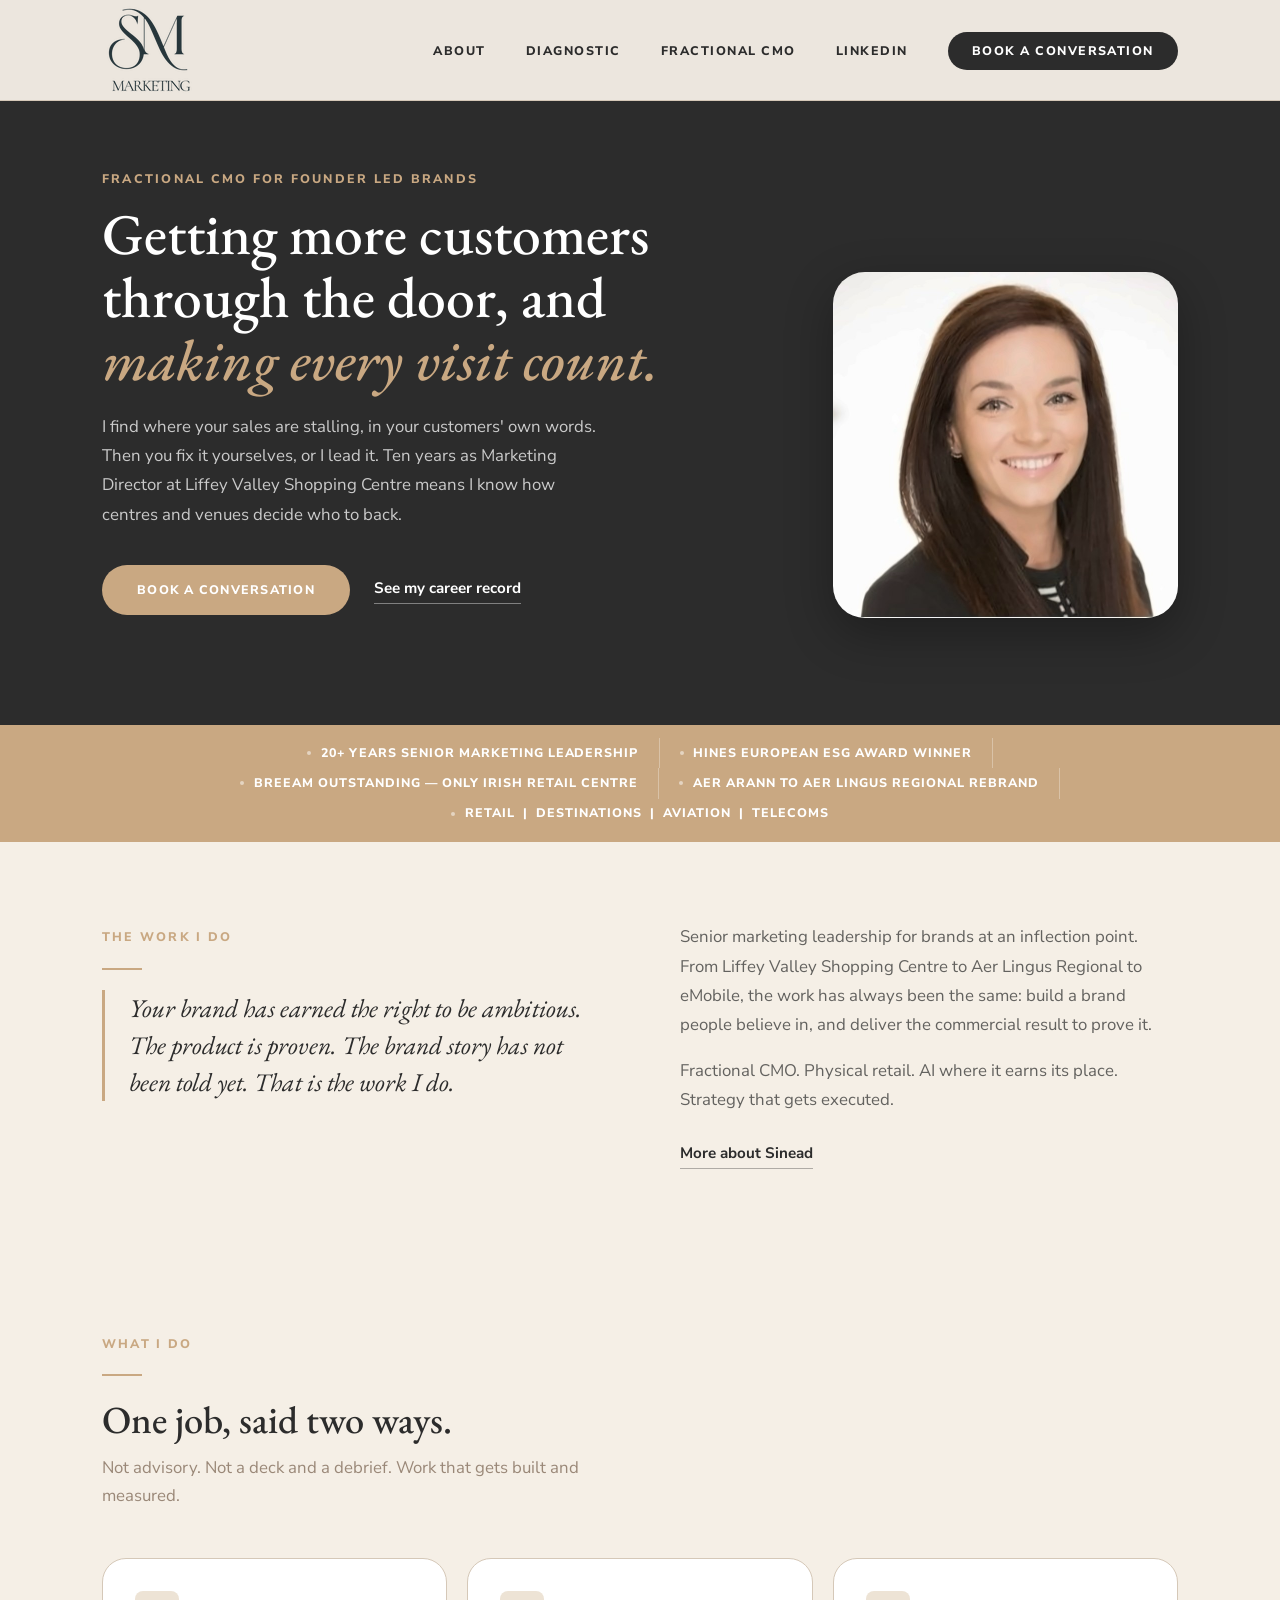
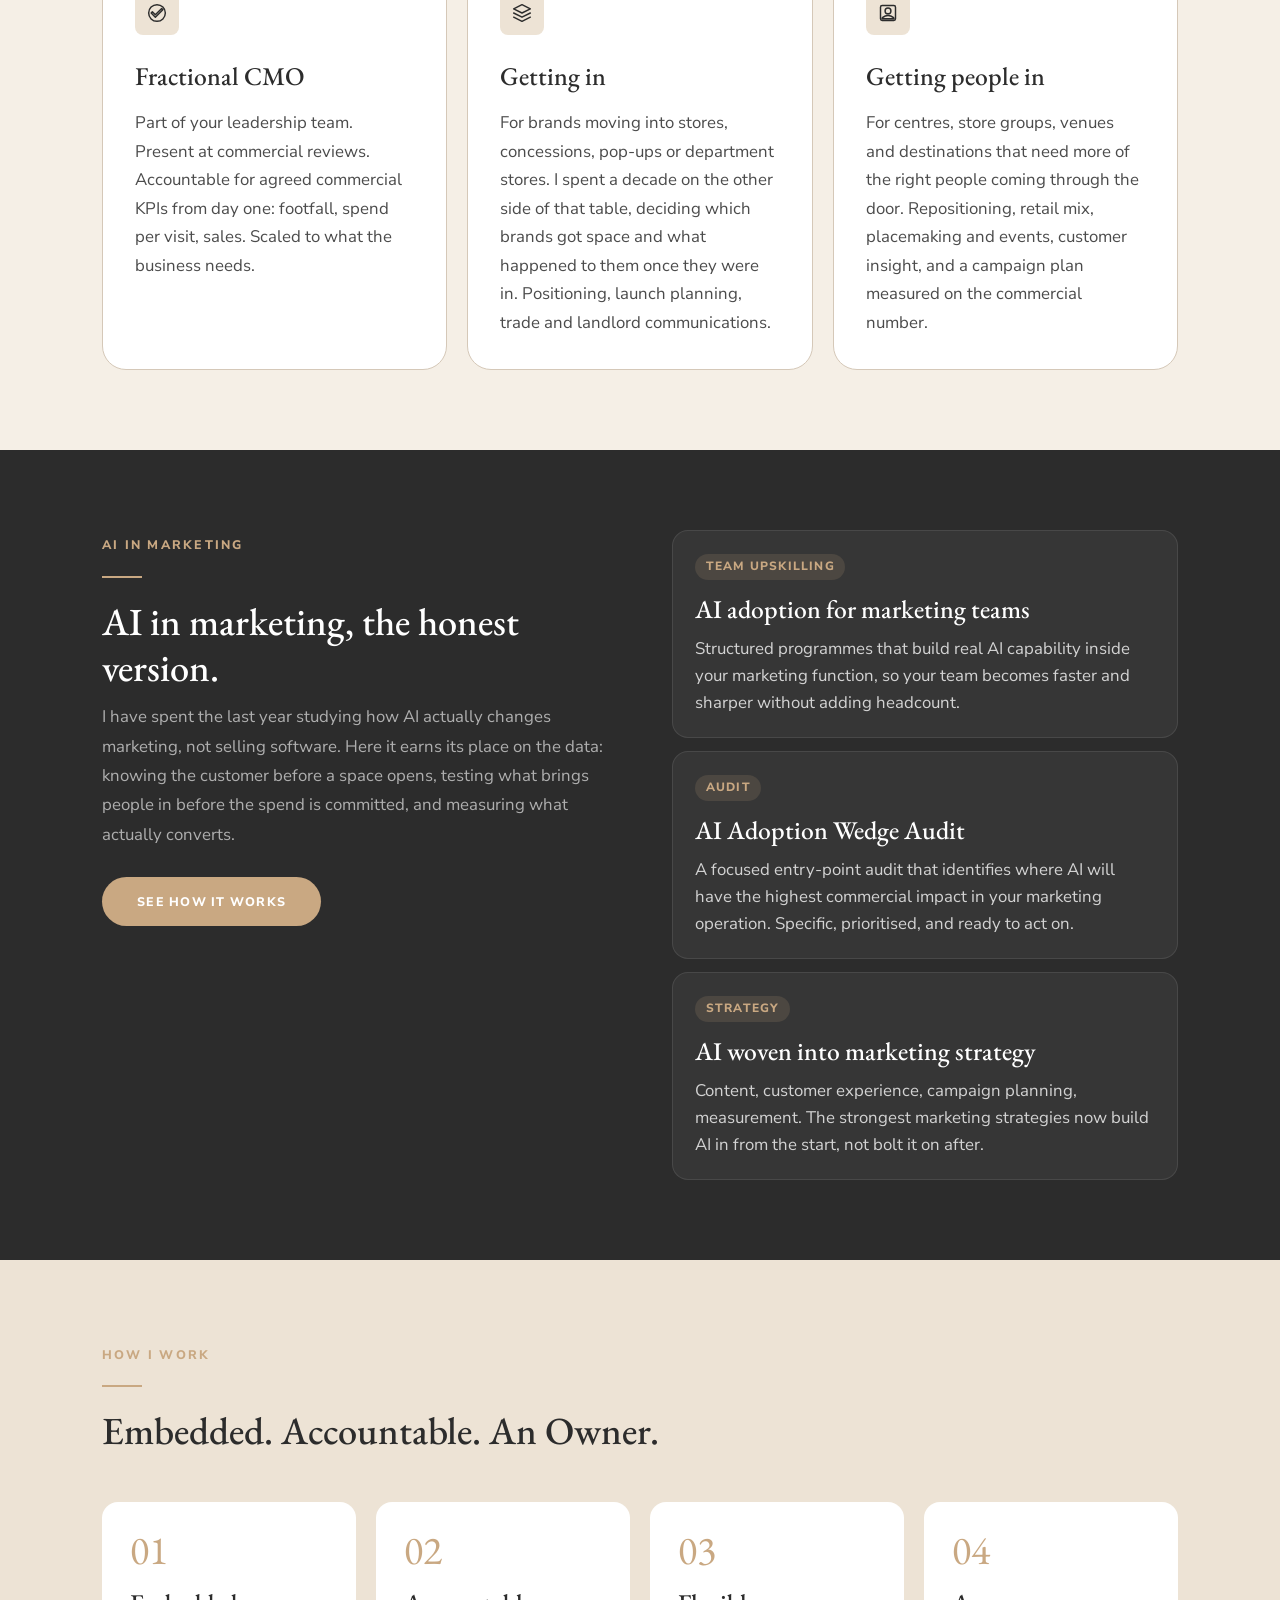
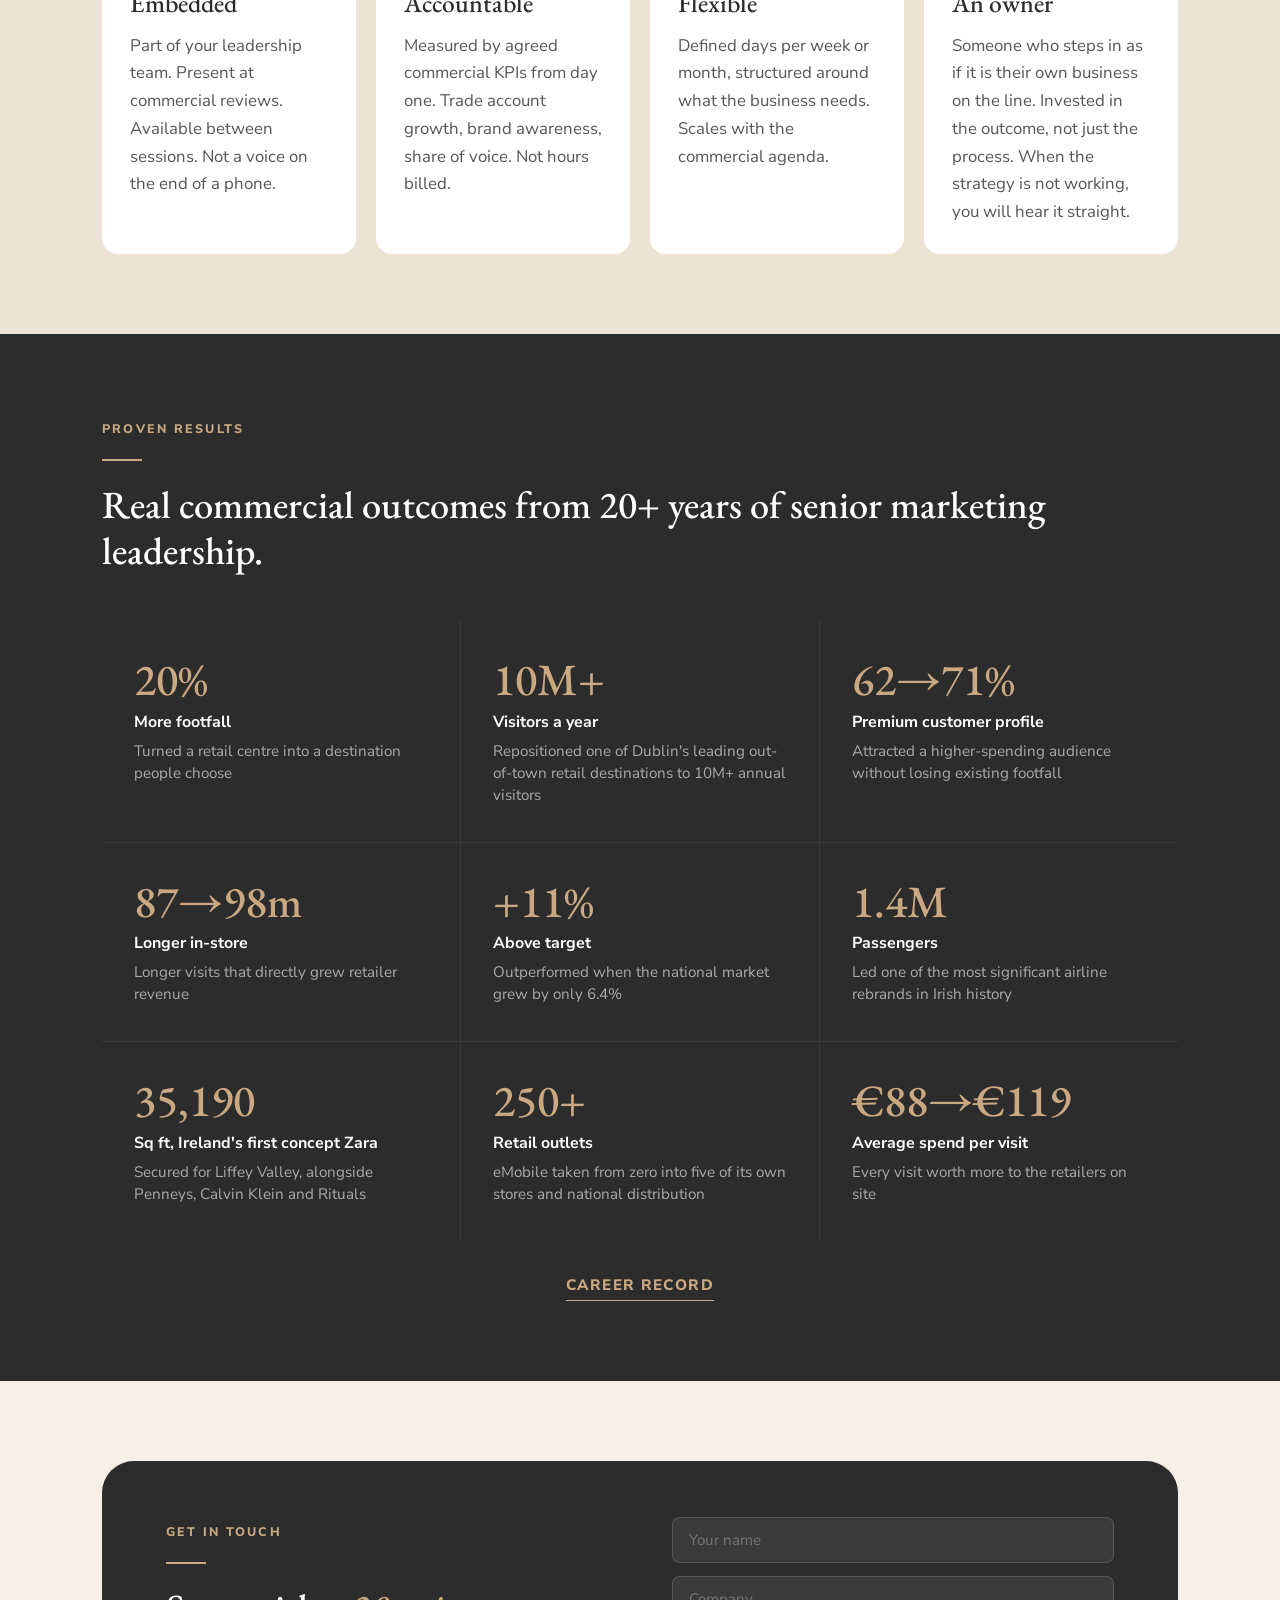
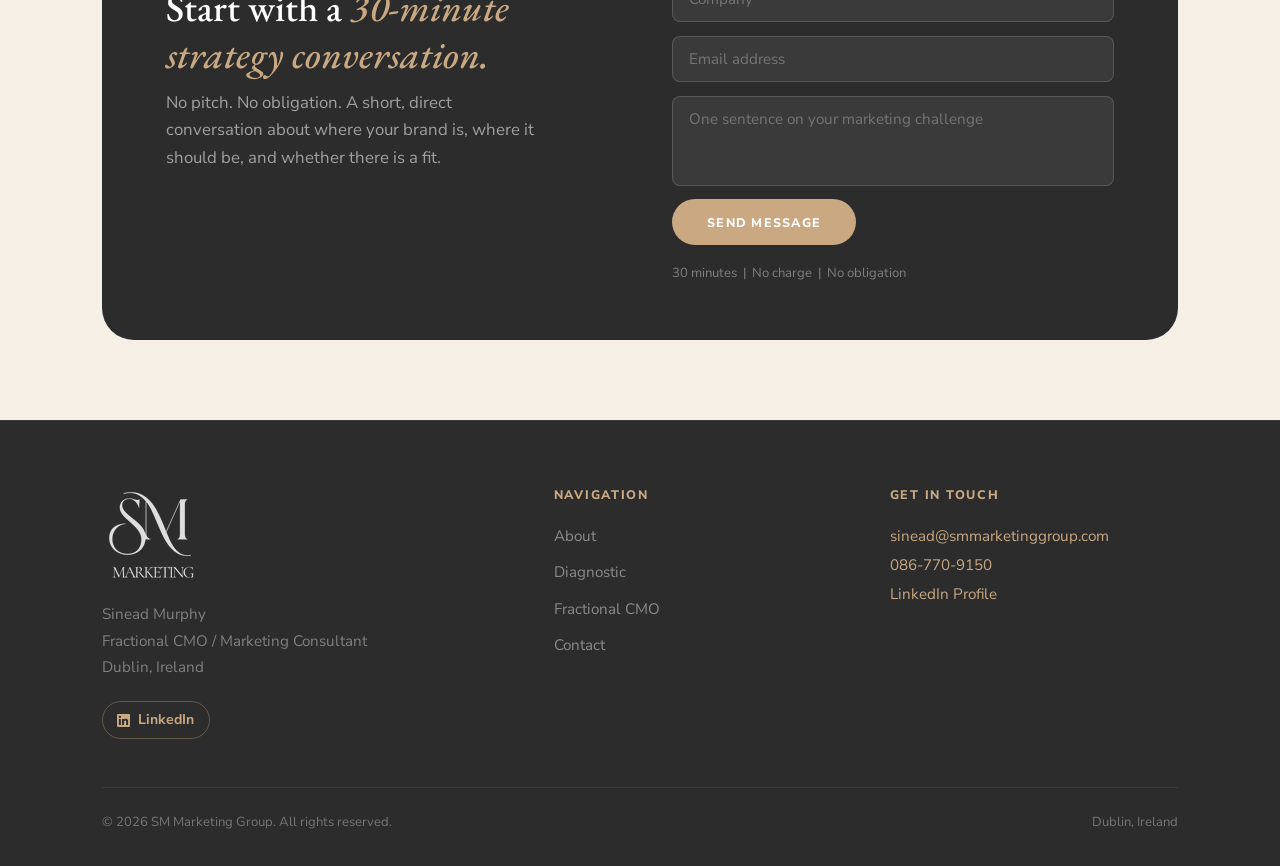
==== index.html @ 0c69f793 "Add Diagnostic page, nav item and sitemap entry Co-Authored-By: Claude Sonnet 5.5 <noreply@anthropic" ====
<!DOCTYPE html>
<html lang="en">
<head>
  <meta charset="UTF-8"/>
  <meta name="viewport" content="width=device-width, initial-scale=1.0"/>
  <title>Fractional CMO for Founder Led Brands | Sinead Murphy | Dublin</title>
  <meta name="description" content="Fractional CMO in Dublin for founder led brands. I find where your sales are stalling, in your customers&#39; own words, then fix it with you or lead it."/>
  <link rel="preconnect" href="https://fonts.googleapis.com"/>
  <link rel="preconnect" href="https://fonts.gstatic.com" crossorigin/>
  <link href="https://fonts.googleapis.com/css2?family=EB+Garamond:ital,wght@0,400;0,500;0,600;1,400;1,500&family=Nunito+Sans:wght@300;400;600;700;800&display=swap" rel="stylesheet"/>
  <link rel="stylesheet" href="style.css"/>
  <link rel="canonical" href="https://www.smmarketinggroup.com/"/>
  <meta name="keywords" content="fractional CMO Dublin, fractional CMO Ireland, retail marketing consultant Ireland, footfall marketing, shopping centre marketing Ireland, brand strategy Ireland, retail brand launch Ireland, marketing consultant Dublin, senior marketing director Ireland, AI in marketing Ireland"/>
  <meta name="author" content="Sinead Murphy"/>
  <meta name="geo.region" content="IE-D"/>
  <meta name="geo.placename" content="Dublin"/>
  <meta property="og:type" content="website"/>
  <meta property="og:url" content="https://www.smmarketinggroup.com/"/>
  <meta property="og:title" content="Fractional CMO for Founder Led Brands | Sinead Murphy"/>
  <meta property="og:description" content="Getting more customers through the door, and making every visit count. Fractional CMO for founder led brands in Ireland."/>
  <meta property="og:site_name" content="SM Marketing Group"/>
  <meta property="og:locale" content="en_IE"/>
  <meta name="twitter:card" content="summary"/>
  <meta name="twitter:title" content="Fractional CMO for Founder Led Brands | Sinead Murphy"/>
  <meta name="twitter:description" content="Getting more customers through the door, and making every visit count. Fractional CMO for founder led brands in Ireland."/>
  <script type="application/ld+json">
  {
    "@context": "https://schema.org",
    "@type": "Person",
    "name": "Sinead Murphy",
    "jobTitle": "Fractional CMO",
    "description": "Fractional CMO for founder led brands in Ireland. Ten years as Marketing Director at Liffey Valley Shopping Centre.",
    "url": "https://www.smmarketinggroup.com",
    "email": "sinead@smmarketinggroup.com",
    "telephone": "+353-86-770-9150",
    "address": {"@type":"PostalAddress","addressLocality":"Dublin","addressCountry":"IE"},
    "sameAs": ["https://www.linkedin.com/in/sinead-murphy-6a113415"],
    "knowsAbout": ["Fractional CMO","Marketing Strategy","Brand Repositioning","AI in Marketing","Digital Marketing","Retail Marketing","Aviation Marketing","Telecoms Marketing"]
  }
  </script>
  <script type="application/ld+json">
  {
    "@context": "https://schema.org",
    "@type": "ProfessionalService",
    "name": "SM Marketing Group",
    "description": "Fractional CMO for founder led brands in Ireland. Diagnoses where sales are stalling, then fixes it with the founder or leads it.",
    "url": "https://www.smmarketinggroup.com",
    "email": "sinead@smmarketinggroup.com",
    "telephone": "+353-86-770-9150",
    "founder": {"@type":"Person","name":"Sinead Murphy"},
    "address": {"@type":"PostalAddress","addressLocality":"Dublin","addressCountry":"IE"},
    "areaServed": {"@type":"Country","name":"Ireland"},
    "serviceType": ["Fractional CMO","Marketing Strategy","Brand Strategy","AI in Marketing","Digital Marketing Strategy","Website Development"],
    "sameAs": ["https://www.linkedin.com/in/sinead-murphy-6a113415"]
  }
  </script>
  <script type="application/ld+json">
  {
    "@context": "https://schema.org",
    "@type": "FAQPage",
    "mainEntity": [
      {
        "@type": "Question",
        "name": "What is a Fractional CMO?",
        "acceptedAnswer": {"@type":"Answer","text":"A Fractional CMO is a senior marketing executive who works with a business on a part-time or project basis, providing C-suite level marketing leadership without the full-time cost. They are embedded in the business, present at commercial reviews, and accountable for commercial outcomes."}
      },
      {
        "@type": "Question",
        "name": "What does a Fractional CMO cost in Ireland?",
        "acceptedAnswer": {"@type":"Answer","text":"A Fractional CMO in Ireland is structured around defined days per week or month, scaled to what the business needs. This provides C-suite marketing leadership at a fraction of a full-time CMO salary of €150,000 to €250,000 plus benefits."}
      },
      {
        "@type": "Question",
        "name": "What sectors does Sinead Murphy work with?",
        "acceptedAnswer": {"@type":"Answer","text":"Sinead Murphy works with brands moving into physical retail, and with the places people come to: shopping centres, store groups, venues, attractions and destinations. Her background spans retail, aviation and telecoms, and AI runs through the work as a differentiator rather than a separate service."}
      },
      {
        "@type": "Question",
        "name": "What is AI in Marketing?",
        "acceptedAnswer": {"@type":"Answer","text":"AI in marketing means using AI to sharpen customer insight, test messaging before spend is committed, and measure what is actually converting. Sinead Murphy offers a structured two-week AI adoption audit that gives a straight answer on where AI would help a business and where it would not."}
      }
    ]
  }
  </script>
</head>
<body>
<a href="#main-content" class="skip-link">Skip to main content</a>

<!-- NAV -->
<nav class="nav">
  <div class="container nav__inner">
    <a href="/" class="nav__logo" aria-label="SM Marketing home">
      <img src="[data-uri]" alt="SM Marketing"/>
    </a>
    <ul class="nav__links">
      <li><a href="/about.html">About</a></li>
      <li><a href="/diagnostic.html">Diagnostic</a></li>
      <li><a href="/fractional-cmo.html">Fractional CMO</a></li>
      <li><a href="https://linkedin.com/in/sinead-murphy-6a113415" target="_blank" rel="noopener">LinkedIn</a></li>
      <li><a href="#contact" class="nav-cta">Book a conversation</a></li>
    </ul>
    <button class="nav__hamburger" id="hamburger" aria-label="Open menu" aria-expanded="false">
      <span></span><span></span><span></span>
    </button>
  </div>
</nav>

<!-- MOBILE NAV -->
<div class="nav__mobile" id="mobileNav" aria-hidden="true">
  <ul>
    <li><a href="/about.html">About</a></li>
    <li><a href="/diagnostic.html">Diagnostic</a></li>
    <li><a href="/fractional-cmo.html">Fractional CMO</a></li>
    <li><a href="https://linkedin.com/in/sinead-murphy-6a113415" target="_blank" rel="noopener">LinkedIn</a></li>
  </ul>
  <a href="#contact" class="btn-primary">Book a conversation</a>
</div>

<main id="main-content">
<!-- HERO -->
<section class="hero">
  <div class="container hero__inner">
    <div class="hero__content reveal">
      <span class="eyebrow">Fractional CMO for founder led brands</span>
      <h1 class="hero__headline">Getting more customers through the door, and <em>making every visit count.</em></h1>
      <p class="hero__body">I find where your sales are stalling, in your customers&#39; own words. Then you fix it yourselves, or I lead it. Ten years as Marketing Director at Liffey Valley Shopping Centre means I know how centres and venues decide who to back.</p>
      <div class="hero__actions">
        <a href="#contact" class="btn-primary">Book a conversation</a>
        <a href="/about.html#career-record" class="btn-ghost">See my career record</a>
      </div>
    </div>
    <div class="hero__photo-wrap reveal">
      <div class="hero__photo-frame">
        <img src="[data-uri]" alt="Sinead Murphy, Fractional CMO" class="hero__photo"/>
      </div>
    </div>
  </div>
</section>

<!-- CREDENTIAL STRIP -->
<div class="cred-strip">
  <div class="container">
    <div class="cred-strip__inner">
      <div class="cred-item"><span class="cred-item__dot"></span>20+ Years Senior Marketing Leadership</div>
      <div class="cred-item"><span class="cred-item__dot"></span>Hines European ESG Award Winner</div>
      <div class="cred-item"><span class="cred-item__dot"></span>BREEAM Outstanding &mdash; Only Irish Retail Centre</div>
      <div class="cred-item"><span class="cred-item__dot"></span>Aer Arann to Aer Lingus Regional Rebrand</div>
      <div class="cred-item"><span class="cred-item__dot"></span>Retail &nbsp;|&nbsp; Destinations &nbsp;|&nbsp; Aviation &nbsp;|&nbsp; Telecoms</div>
    </div>
  </div>
</div>

<!-- POSITIONING -->
<section class="positioning">
  <div class="container">
    <div class="positioning__inner reveal">
      <div>
        <span class="eyebrow">The work I do</span>
        <div class="divider"></div>
        <blockquote class="positioning__quote">Your brand has earned the right to be ambitious. The product is proven. The brand story has not been told yet. That is the work I do.</blockquote>
      </div>
      <div class="positioning__body">
        <p>Senior marketing leadership for brands at an inflection point. From Liffey Valley Shopping Centre to Aer Lingus Regional to eMobile, the work has always been the same: build a brand people believe in, and deliver the commercial result to prove it.</p>
        <p>Fractional CMO. Physical retail. AI where it earns its place. Strategy that gets executed.</p>
        <a href="/about.html" class="btn-ghost-dark">More about Sinead</a>
      </div>
    </div>
  </div>
</section>

<!-- SERVICES -->
<section class="services">
  <div class="container">
    <div class="services__header reveal">
      <span class="eyebrow">What I do</span>
      <div class="divider"></div>
      <h2 class="section-title">One job, said two ways.</h2>
      <p>Not advisory. Not a deck and a debrief. Work that gets built and measured.</p>
    </div>
    <div class="services__grid">
      <div class="svc-card reveal">
        <div class="svc-card__icon">
          <svg viewBox="0 0 24 24"><path d="M12 2C6.48 2 2 6.48 2 12s4.48 10 10 10 10-4.48 10-10S17.52 2 12 2zm-2 15l-5-5 1.41-1.41L10 14.17l7.59-7.59L19 8l-9 9z"/></svg>
        </div>
        <h3>Fractional CMO</h3>
        <p>Part of your leadership team. Present at commercial reviews. Accountable for agreed commercial KPIs from day one: footfall, spend per visit, sales. Scaled to what the business needs.</p>
      </div>
      <div class="svc-card reveal">
        <div class="svc-card__icon">
          <svg viewBox="0 0 24 24"><path d="M12 2L2 7l10 5 10-5-10-5zM2 17l10 5 10-5M2 12l10 5 10-5"/></svg>
        </div>
        <h3>Getting in</h3>
        <p>For brands moving into stores, concessions, pop-ups or department stores. I spent a decade on the other side of that table, deciding which brands got space and what happened to them once they were in. Positioning, launch planning, trade and landlord communications.</p>
      </div>
      <div class="svc-card reveal">
        <div class="svc-card__icon">
          <svg viewBox="0 0 24 24"><path d="M19 3H5c-1.1 0-2 .9-2 2v14c0 1.1.9 2 2 2h14c1.1 0 2-.9 2-2V5c0-1.1-.9-2-2-2zm-7 3c1.93 0 3.5 1.57 3.5 3.5S13.93 13 12 13s-3.5-1.57-3.5-3.5S10.07 6 12 6zm7 13H5v-.23c0-.62.28-1.2.76-1.58C7.47 15.82 9.64 15 12 15s4.53.82 6.24 2.19c.48.38.76.97.76 1.58V19z"/></svg>
        </div>
        <h3>Getting people in</h3>
        <p>For centres, store groups, venues and destinations that need more of the right people coming through the door. Repositioning, retail mix, placemaking and events, customer insight, and a campaign plan measured on the commercial number.</p>
      </div>
    </div>
  </div>
</section>

<!-- AI IN MARKETING -->
<section class="ai-section">
  <div class="container">
    <div class="ai-section__inner reveal">
      <div>
        <span class="eyebrow">AI in marketing</span>
        <div class="divider"></div>
        <h2 class="section-title section-title--light">AI in marketing, the honest version.</h2>
        <p class="ai-section__lede">I have spent the last year studying how AI actually changes marketing, not selling software. Here it earns its place on the data: knowing the customer before a space opens, testing what brings people in before the spend is committed, and measuring what actually converts.</p>
        <a href="/fractional-cmo.html" class="btn-primary">See how it works</a>
      </div>
      <div class="ai-cards">
        <div class="ai-card">
          <div class="ai-card__tag">Team upskilling</div>
          <h4>AI adoption for marketing teams</h4>
          <p>Structured programmes that build real AI capability inside your marketing function, so your team becomes faster and sharper without adding headcount.</p>
        </div>
        <div class="ai-card">
          <div class="ai-card__tag">Audit</div>
          <h4>AI Adoption Wedge Audit</h4>
          <p>A focused entry-point audit that identifies where AI will have the highest commercial impact in your marketing operation. Specific, prioritised, and ready to act on.</p>
        </div>
        <div class="ai-card">
          <div class="ai-card__tag">Strategy</div>
          <h4>AI woven into marketing strategy</h4>
          <p>Content, customer experience, campaign planning, measurement. The strongest marketing strategies now build AI in from the start, not bolt it on after.</p>
        </div>
      </div>
    </div>
  </div>
</section>

<!-- HOW I WORK -->
<section class="how">
  <div class="container">
    <div class="how__header reveal">
      <span class="eyebrow">How I work</span>
      <div class="divider"></div>
      <h2 class="section-title">Embedded. Accountable. An Owner.</h2>
    </div>
    <div class="how__grid">
      <div class="pillar reveal">
        <div class="pillar__n">01</div>
        <h3>Embedded</h3>
        <p>Part of your leadership team. Present at commercial reviews. Available between sessions. Not a voice on the end of a phone.</p>
      </div>
      <div class="pillar reveal">
        <div class="pillar__n">02</div>
        <h3>Accountable</h3>
        <p>Measured by agreed commercial KPIs from day one. Trade account growth, brand awareness, share of voice. Not hours billed.</p>
      </div>
      <div class="pillar reveal">
        <div class="pillar__n">03</div>
        <h3>Flexible</h3>
        <p>Defined days per week or month, structured around what the business needs. Scales with the commercial agenda.</p>
      </div>
      <div class="pillar reveal">
        <div class="pillar__n">04</div>
        <h3>An owner</h3>
        <p>Someone who steps in as if it is their own business on the line. Invested in the outcome, not just the process. When the strategy is not working, you will hear it straight.</p>
      </div>
    </div>
  </div>
</section>

<!-- RESULTS -->
<section class="results">
  <div class="container">
    <div class="results__header reveal">
      <span class="eyebrow">Proven results</span>
      <div class="divider"></div>
      <h2 class="section-title section-title--light">Real commercial outcomes from 20+ years of senior marketing leadership.</h2>
    </div>
    <div class="results__grid">
      <div class="result-item reveal">
        <div class="result-item__stat">20%</div>
        <div class="result-item__label">More footfall</div>
        <div class="result-item__source">Turned a retail centre into a destination people choose</div>
      </div>
      <div class="result-item reveal">
        <div class="result-item__stat">10M+</div>
        <div class="result-item__label">Visitors a year</div>
        <div class="result-item__source">Repositioned one of Dublin's leading out-of-town retail destinations to 10M+ annual visitors</div>
      </div>
      <div class="result-item reveal">
        <div class="result-item__stat">62&#8594;71%</div>
        <div class="result-item__label">Premium customer profile</div>
        <div class="result-item__source">Attracted a higher-spending audience without losing existing footfall</div>
      </div>
      <div class="result-item reveal">
        <div class="result-item__stat">87&#8594;98m</div>
        <div class="result-item__label">Longer in-store</div>
        <div class="result-item__source">Longer visits that directly grew retailer revenue</div>
      </div>
      <div class="result-item reveal">
        <div class="result-item__stat">+11%</div>
        <div class="result-item__label">Above target</div>
        <div class="result-item__source">Outperformed when the national market grew by only 6.4%</div>
      </div>
      <div class="result-item reveal">
        <div class="result-item__stat">1.4M</div>
        <div class="result-item__label">Passengers</div>
        <div class="result-item__source">Led one of the most significant airline rebrands in Irish history</div>
      </div>
      <div class="result-item reveal">
        <div class="result-item__stat">35,190</div>
        <div class="result-item__label">Sq ft, Ireland&#39;s first concept Zara</div>
        <div class="result-item__source">Secured for Liffey Valley, alongside Penneys, Calvin Klein and Rituals</div>
      </div>
      <div class="result-item reveal">
        <div class="result-item__stat">250+</div>
        <div class="result-item__label">Retail outlets</div>
        <div class="result-item__source">eMobile taken from zero into five of its own stores and national distribution</div>
      </div>
      <div class="result-item reveal">
        <div class="result-item__stat">&euro;88&#8594;&euro;119</div>
        <div class="result-item__label">Average spend per visit</div>
        <div class="result-item__source">Every visit worth more to the retailers on site</div>
      </div>
    </div>
    <div class="results__foot reveal" style="justify-content:center;">
      <a href="/about.html#career-record" class="results__link">Career record</a>
    </div>
  </div>
</section>

<!-- CONTACT FORM -->
<section class="contact-cta" id="contact">
  <div class="container">
    <div class="contact-cta__inner reveal">
      <div>
        <span class="eyebrow">Get in touch</span>
        <div class="divider"></div>
        <h2>Start with a <em>30-minute strategy conversation.</em></h2>
        <p class="contact-cta__sub">No pitch. No obligation. A short, direct conversation about where your brand is, where it should be, and whether there is a fit.</p>
      </div>
      <form class="contact-form" action="https://formspree.io/f/xljebern" method="POST">
        <input type="text"  name="name"      placeholder="Your name"    required/>
        <input type="text"  name="company"   placeholder="Company"      required/>
        <input type="email" name="_replyto"   placeholder="Email address" required/>
          <input type="hidden" name="_subject" value="New enquiry from SM Marketing website"/>
          <input type="hidden" name="_next" value="https://www.smmarketinggroup.com/#contact"/>
        <textarea           name="challenge"  placeholder="One sentence on your marketing challenge"></textarea>
        <button type="submit" class="btn-primary" style="align-self:flex-start;border:none;cursor:pointer;">Send message</button>
        <p class="contact-form__note">30 minutes &nbsp;|&nbsp; No charge &nbsp;|&nbsp; No obligation</p>
      </form>
    </div>
  </div>
</section>

</main>

<!-- FOOTER -->

<footer class="footer">
  <div class="container">
    <div class="footer__inner">
      <div>
        <div class="footer__logo"><img src="[data-uri]" alt="SM Marketing"/></div>
        <p class="footer__tagline">Sinead Murphy<br>Fractional CMO / Marketing Consultant<br>Dublin, Ireland</p>
        <a href="https://linkedin.com/in/sinead-murphy-6a113415" target="_blank" rel="noopener" class="footer__linkedin">
          <svg viewBox="0 0 24 24"><path d="M20.447 20.452h-3.554v-5.569c0-1.328-.027-3.037-1.852-3.037-1.853 0-2.136 1.445-2.136 2.939v5.667H9.351V9h3.414v1.561h.046c.477-.9 1.637-1.85 3.37-1.85 3.601 0 4.267 2.37 4.267 5.455v6.286zM5.337 7.433a2.062 2.062 0 0 1-2.063-2.065 2.064 2.064 0 1 1 2.063 2.065zm1.782 13.019H3.555V9h3.564v11.452zM22.225 0H1.771C.792 0 0 .774 0 1.729v20.542C0 23.227.792 24 1.771 24h20.451C23.2 24 24 23.227 24 22.271V1.729C24 .774 23.2 0 22.222 0h.003z"/></svg>
          LinkedIn
        </a>
      </div>
      <div>
        <div class="footer__col-title">Navigation</div>
        <ul class="footer__nav">
          <li><a href="/about.html">About</a></li>
          <li><a href="/diagnostic.html">Diagnostic</a></li>
          <li><a href="/fractional-cmo.html">Fractional CMO</a></li>
          <li><a href="#contact">Contact</a></li>
        </ul>
      </div>
      <div>
        <div class="footer__col-title">Get in touch</div>
        <p class="footer__contact-line">
          <a href="mailto:sinead@smmarketinggroup.com">sinead@smmarketinggroup.com</a><br>
          <a href="tel:+353867709150">086-770-9150</a><br>
          <a href="https://linkedin.com/in/sinead-murphy-6a113415" target="_blank" rel="noopener">LinkedIn Profile</a>
        </p>
      </div>
    </div>
    <div class="footer__bottom">
      <p>&copy; 2026 SM Marketing Group. All rights reserved.</p>
      <p>Dublin, Ireland</p>
    </div>
  </div>
</footer>

<script>
  const obs = new IntersectionObserver(
    entries => entries.forEach(e => { if (e.isIntersecting) e.target.classList.add('visible'); }),
    { threshold: 0.1 }
  );
  document.querySelectorAll('.reveal').forEach(el => obs.observe(el));

  const hamburger = document.getElementById('hamburger');
  const mobileNav = document.getElementById('mobileNav');
  hamburger.addEventListener('click', () => {
    const isOpen = mobileNav.classList.toggle('open');
    hamburger.classList.toggle('open', isOpen);
    hamburger.setAttribute('aria-expanded', isOpen);
    mobileNav.setAttribute('aria-hidden', !isOpen);
  });
  mobileNav.querySelectorAll('a').forEach(a => a.addEventListener('click', () => {
    mobileNav.classList.remove('open');
    hamburger.classList.remove('open');
    hamburger.setAttribute('aria-expanded', false);
    mobileNav.setAttribute('aria-hidden', true);
  }));


</script>
</body>
</html>
---- style.css ----
.skip-link {
  position: absolute;
  top: -100%;
  left: 0;
  background: var(--rose);
  color: var(--white);
  padding: 0.5rem 1rem;
  font-size: var(--t-small);
  font-weight: 700;
  z-index: 999;
  transition: top 0.2s;
}
.skip-link:focus { top: 0; }
/* ============================================================
   SM MARKETING — Shared Stylesheet
   Brand palette: Charcoal #2C2C2C | Rose Gold #C9A882
   Ivory #F5EFE6 | Linen #EDE3D5 | Deep Linen #E2D5C3
============================================================ */

/* TOKENS */
:root {
  --charcoal:  #2C2C2C;
  --ivory:     #F5EFE6;
  --rose:      #C9A882;
  --linen:     #EDE3D5;
  --linen-dk:  #E2D5C3;
  --border:    #D5C8B8;
  --taupe:     #9A8878;
  --white:     #FFFFFF;

  /* Type scale — 5 sizes only */
  --t-display: clamp(2.4rem, 4.5vw, 4rem);
  --t-h1:      clamp(1.8rem, 3vw, 2.8rem);
  --t-h2:      clamp(1.3rem, 2vw, 1.9rem);
  --t-body:    1.05rem;
  --t-small:   0.95rem;
  --t-label:   0.78rem;

  /* Fonts */
  --serif: 'EB Garamond','Palatino Linotype',Palatino,'Book Antiqua',Georgia,serif;
  --sans:  'Nunito Sans','Century Gothic',Montserrat,sans-serif;

  /* Radii */
  --r-sm:   8px;
  --r-md:  16px;
  --r-lg:  24px;
  --r-xl:  32px;
  --r-pill: 999px;

  /* Layout */
  --max-w: 1140px;
  --nav-h: 100px;
}

/* RESET */
*, *::before, *::after { box-sizing: border-box; margin: 0; padding: 0; }
html { scroll-behavior: smooth; }
body {
  background: var(--ivory);
  color: var(--charcoal);
  font-family: var(--sans);
  font-size: var(--t-body);
  line-height: 1.65;
  -webkit-font-smoothing: antialiased;
}
img { display: block; max-width: 100%; }
a   { color: inherit; text-decoration: none; }

/* UTILITIES */
.container {
  width: 100%;
  max-width: var(--max-w);
  margin: 0 auto;
  padding: 0 2rem;
}
.eyebrow {
  display: inline-block;
  font-family: var(--sans);
  font-size: var(--t-label);
  font-weight: 800;
  letter-spacing: 0.18em;
  text-transform: uppercase;
  color: var(--rose);
  margin-bottom: 0.75rem;
}
.divider {
  width: 40px;
  height: 2px;
  background: var(--rose);
  margin: 0.5rem 0 1.25rem;
}
.section-title {
  font-family: var(--serif);
  font-size: var(--t-h1);
  font-weight: 500;
  color: var(--charcoal);
  line-height: 1.2;
}
.section-title--light { color: var(--white); }

/* BUTTONS */
.btn-primary {
  display: inline-block;
  background: var(--rose);
  color: var(--white);
  font-family: var(--sans);
  font-size: var(--t-label);
  font-weight: 800;
  letter-spacing: 0.1em;
  text-transform: uppercase;
  padding: 0.9rem 2.2rem;
  border-radius: var(--r-pill);
  transition: background 0.2s, transform 0.15s;
}
.btn-primary:hover { background: var(--charcoal); transform: translateY(-1px); }

.btn-ghost {
  display: inline-block;
  font-size: var(--t-small);
  font-weight: 700;
  color: var(--white);
  border-bottom: 1px solid rgba(255,255,255,0.4);
  padding-bottom: 2px;
  transition: border-color 0.2s, opacity 0.2s;
}
.btn-ghost:hover { border-color: var(--rose); opacity: 0.85; }

.btn-ghost-dark {
  display: inline-block;
  font-size: var(--t-small);
  font-weight: 700;
  color: var(--charcoal);
  border-bottom: 1px solid rgba(44,44,44,0.35);
  padding-bottom: 2px;
  transition: color 0.2s, border-color 0.2s;
}
.btn-ghost-dark:hover { color: var(--rose); border-color: var(--rose); }

/* ============================================================
   NAV
============================================================ */
.nav {
  position: fixed;
  top: 0; left: 0; right: 0;
  z-index: 300;
  background: rgba(245,239,230,0.96);
  backdrop-filter: blur(12px);
  border-bottom: 1px solid var(--border);
}
.nav__inner {
  display: flex;
  align-items: center;
  justify-content: space-between;
  height: var(--nav-h);
}
.nav__logo img {
  height: 96px;
  width: auto;
  display: block;
}
.nav__links {
  display: flex;
  align-items: center;
  gap: 2.5rem;
  list-style: none;
}
.nav__links a {
  font-size: var(--t-label);
  font-weight: 800;
  letter-spacing: 0.12em;
  text-transform: uppercase;
  color: var(--charcoal);
  transition: color 0.2s;
}
.nav__links a:hover { color: var(--rose); }
.nav__links .nav-cta {
  background: var(--charcoal);
  color: var(--white);
  padding: 0.65rem 1.5rem;
  border-radius: var(--r-pill);
  transition: background 0.2s;
}
.nav__links .nav-cta:hover { background: var(--rose); }

/* Mobile hamburger */
.nav__hamburger {
  display: none;
  flex-direction: column;
  gap: 5px;
  background: none;
  border: none;
  cursor: pointer;
  padding: 4px;
}
.nav__hamburger span {
  display: block;
  width: 24px;
  height: 2px;
  background: var(--charcoal);
  border-radius: 2px;
  transition: transform 0.25s, opacity 0.25s;
}
.nav__hamburger.open span:nth-child(1) { transform: translateY(7px) rotate(45deg); }
.nav__hamburger.open span:nth-child(2) { opacity: 0; }
.nav__hamburger.open span:nth-child(3) { transform: translateY(-7px) rotate(-45deg); }

.nav__mobile {
  display: none;
  position: fixed;
  top: var(--nav-h);
  left: 0; right: 0;
  background: var(--ivory);
  border-bottom: 1px solid var(--border);
  padding: 1.5rem 2rem 2rem;
  z-index: 299;
}
.nav__mobile.open { display: block; }
.nav__mobile ul {
  list-style: none;
  display: flex;
  flex-direction: column;
  gap: 1.25rem;
  margin-bottom: 1.5rem;
}
.nav__mobile ul a {
  font-size: var(--t-body);
  font-weight: 800;
  letter-spacing: 0.08em;
  text-transform: uppercase;
  color: var(--charcoal);
}

/* ============================================================
   HERO
============================================================ */
.hero {
  background: var(--charcoal);
  padding-top: calc(var(--nav-h) + 4rem);
  padding-bottom: 0;
  overflow: hidden;
  margin-bottom: -2px;
}
.hero__inner {
  display: grid;
  grid-template-columns: 1fr 345px;
  gap: 4rem;
  align-items: center;
}
.hero__content { padding-bottom: 4rem; }

.hero__headline {
  font-family: var(--serif);
  font-size: var(--t-display);
  font-weight: 500;
  line-height: 1.1;
  color: var(--white);
  margin-bottom: 1.25rem;
}
.hero__headline em { font-style: italic; color: var(--rose); }

.hero__body {
  font-size: var(--t-body);
  line-height: 1.75;
  color: rgba(255,255,255,0.75);
  max-width: 500px;
  margin-bottom: 2.25rem;
}

.hero__actions {
  display: flex;
  align-items: center;
  gap: 1.5rem;
  flex-wrap: wrap;
  margin-bottom: 3rem;
}

.hero__photo-wrap {
  display: flex;
  align-items: center;
  justify-content: center;
  padding: 3rem 0;
}
.hero__photo-frame {
  width: 345px;
  border-radius: var(--r-xl);
  overflow: hidden;
  box-shadow: 0 16px 48px rgba(0,0,0,0.3);
  line-height: 0;
  font-size: 0;
  flex-shrink: 0;
}
.hero__photo {
  width: 345px;
  height: auto;
  object-fit: cover;
  object-position: top center;
  display: block;
  filter: grayscale(15%);
  border-radius: 0;
  image-rendering: -webkit-optimize-contrast;
}

/* ============================================================
   CREDENTIAL STRIP
============================================================ */
.cred-strip { background: var(--rose); padding: 0.85rem 0; }
.cred-strip__inner {
  display: flex;
  align-items: center;
  flex-wrap: wrap;
  justify-content: center;
  gap: 0;
}
.cred-item {
  display: inline-flex;
  align-items: center;
  gap: 0.6rem;
  font-size: var(--t-label);
  font-weight: 800;
  letter-spacing: 0.08em;
  text-transform: uppercase;
  color: var(--white);
  padding: 0.3rem 1.25rem;
  border-right: 1px solid rgba(255,255,255,0.3);
  white-space: nowrap;
}
.cred-item:last-child { border-right: none; }
.cred-item__dot {
  width: 4px; height: 4px;
  border-radius: 50%;
  background: var(--white);
  opacity: 0.5;
  flex-shrink: 0;
}

/* ============================================================
   POSITIONING STATEMENT
============================================================ */
.positioning {
  background: var(--ivory);
  padding: 5rem 0;
}
.positioning__inner {
  display: grid;
  grid-template-columns: 1fr 1fr;
  gap: 5rem;
  align-items: start;
}
.positioning__quote {
  font-family: var(--serif);
  font-size: var(--t-h2);
  font-weight: 400;
  font-style: italic;
  color: var(--charcoal);
  line-height: 1.45;
  padding-left: 1.5rem;
  border-left: 3px solid var(--rose);
}
.positioning__body p {
  font-size: var(--t-body);
  line-height: 1.75;
  color: var(--charcoal);
  opacity: 0.72;
  margin-bottom: 1rem;
}
.positioning__body p:last-of-type { margin-bottom: 1.5rem; }

/* ============================================================
   AI IN MARKETING
============================================================ */
.ai-section {
  background: var(--charcoal);
  padding: 5rem 0;
}
.ai-section__inner {
  display: grid;
  grid-template-columns: 1fr 1fr;
  gap: 4rem;
  align-items: start;
}
.ai-section__lede {
  font-size: var(--t-body);
  line-height: 1.75;
  color: rgba(255,255,255,0.62);
  margin: 0.75rem 0 1.75rem;
}
.ai-cards {
  display: flex;
  flex-direction: column;
  gap: 0.85rem;
}
.ai-card {
  background: rgba(255,255,255,0.05);
  border: 1px solid rgba(255,255,255,0.09);
  border-radius: var(--r-md);
  padding: 1.25rem 1.4rem;
  transition: background 0.2s;
}
.ai-card:hover { background: rgba(255,255,255,0.09); }
.ai-card__tag {
  display: inline-block;
  font-size: 0.75rem;
  font-weight: 800;
  letter-spacing: 0.1em;
  text-transform: uppercase;
  color: var(--rose);
  background: rgba(201,168,130,0.15);
  border-radius: var(--r-pill);
  padding: 0.2rem 0.65rem;
  margin-bottom: 0.5rem;
}
.ai-card h4 {
  font-family: var(--serif);
  font-size: var(--t-h2);
  font-weight: 500;
  color: var(--white);
  margin-bottom: 0.35rem;
}
.ai-card p {
  font-size: var(--t-body);
  line-height: 1.6;
  color: rgba(255,255,255,0.78);
}

/* ============================================================
   SERVICES
============================================================ */
.services {
  background: var(--ivory);
  padding: 5rem 0;
}
.services__header { margin-bottom: 3rem; }
.services__header p {
  margin-top: 0.75rem;
  font-size: var(--t-body);
  color: var(--taupe);
  max-width: 480px;
}
.services__grid {
  display: grid;
  grid-template-columns: repeat(3, 1fr);
  gap: 1.25rem;
}
.services__grid--6 {
  grid-template-columns: repeat(3, 1fr);
}
.svc-card {
  background: var(--white);
  border: 1px solid var(--border);
  border-radius: var(--r-lg);
  padding: 2rem;
  transition: box-shadow 0.2s, transform 0.2s;
}
.svc-card:hover {
  box-shadow: 0 16px 48px rgba(44,44,44,0.08);
  transform: translateY(-3px);
}
.svc-card__num {
  font-family: var(--serif);
  font-size: 3rem;
  font-weight: 400;
  color: var(--linen-dk);
  line-height: 1;
  margin-bottom: 1rem;
}
.svc-card__icon {
  width: 44px;
  height: 44px;
  border-radius: var(--r-sm);
  background: var(--linen);
  display: flex;
  align-items: center;
  justify-content: center;
  margin-bottom: 1.25rem;
  flex-shrink: 0;
}
.svc-card__icon svg {
  width: 20px;
  height: 20px;
  fill: none;
  stroke: var(--charcoal);
  stroke-width: 1.75;
  stroke-linecap: round;
  stroke-linejoin: round;
}
.svc-card h3 {
  font-family: var(--serif);
  font-size: var(--t-h2);
  font-weight: 500;
  color: var(--charcoal);
  margin-bottom: 0.75rem;
}
.svc-card p {
  font-size: var(--t-body);
  line-height: 1.7;
  color: var(--charcoal);
  opacity: 0.85;
}

/* ============================================================
   HOW I WORK
============================================================ */
.how { background: var(--linen); padding: 5rem 0; }
.how__header { margin-bottom: 3rem; }
.how__grid {
  display: grid;
  grid-template-columns: repeat(4, 1fr);
  gap: 1.25rem;
}
.pillar {
  background: var(--white);
  border-radius: var(--r-md);
  padding: 1.75rem;
}
.pillar__n {
  font-family: var(--serif);
  font-size: 2.5rem;
  font-weight: 400;
  color: var(--rose);
  line-height: 1;
  margin-bottom: 0.75rem;
}
.pillar h3 {
  font-family: var(--serif);
  font-size: var(--t-h2);
  font-weight: 500;
  color: var(--charcoal);
  margin-bottom: 0.5rem;
}
.pillar p { font-size: var(--t-body); line-height: 1.65; color: var(--charcoal); opacity: 0.8; }

/* ============================================================
   RESULTS
============================================================ */
.results { background: var(--charcoal); padding: 5rem 0; }
.results__header { margin-bottom: 3rem; }
.results__header p {
  margin-top: 0.75rem;
  font-size: var(--t-body);
  color: rgba(255,255,255,0.5);
  max-width: 480px;
}
.results__grid {
  display: grid;
  grid-template-columns: repeat(3, 1fr);
  gap: 1px;
  background: rgba(255,255,255,0.07);
  border-radius: var(--r-lg);
  overflow: hidden;
}
.result-item {
  background: var(--charcoal);
  padding: 2.25rem 2rem;
  transition: background 0.2s;
}
.result-item:hover { background: rgba(255,255,255,0.03); }
.result-item__stat {
  font-family: var(--serif);
  font-size: clamp(2.4rem, 3.5vw, 3.5rem);
  font-weight: 500;
  color: var(--rose);
  line-height: 1;
  margin-bottom: 0.4rem;
}
.result-item__label {
  font-size: 1rem;
  font-weight: 700;
  color: var(--white);
  margin-bottom: 0.3rem;
}
.result-item__source { font-size: 0.95rem; color: rgba(255,255,255,0.6); line-height: 1.45; }
.results__foot {
  margin-top: 2rem;
  display: flex;
  align-items: center;
  justify-content: space-between;
  gap: 1rem;
  flex-wrap: wrap;
}
.results__award { font-size: var(--t-small); font-weight: 600; color: rgba(255,255,255,0.55); }
.results__link {
  font-size: var(--t-small);
  font-weight: 800;
  letter-spacing: 0.09em;
  text-transform: uppercase;
  color: var(--rose);
  border-bottom: 1px solid var(--rose);
  padding-bottom: 2px;
  transition: opacity 0.2s;
}
.results__link:hover { opacity: 0.65; }

/* ============================================================
   CONTACT FORM CTA
============================================================ */
.contact-cta {
  background: var(--ivory);
  padding: 5rem 0;
}
.contact-cta__inner {
  background: var(--charcoal);
  border-radius: var(--r-xl);
  padding: 3.5rem 4rem;
  display: grid;
  grid-template-columns: 1fr 1fr;
  gap: 4rem;
  align-items: start;
}
.contact-cta h2 {
  font-family: var(--serif);
  font-size: var(--t-h1);
  font-weight: 500;
  color: var(--white);
  line-height: 1.2;
  margin-bottom: 0.75rem;
}
.contact-cta h2 em { font-style: italic; color: var(--rose); }
.contact-cta__sub {
  font-size: var(--t-body);
  color: rgba(255,255,255,0.55);
  max-width: 380px;
}
.contact-form {
  display: flex;
  flex-direction: column;
  gap: 0.85rem;
}
.contact-form input,
.contact-form textarea {
  width: 100%;
  background: rgba(255,255,255,0.07);
  border: 1px solid rgba(255,255,255,0.15);
  border-radius: var(--r-sm);
  padding: 0.75rem 1rem;
  font-family: var(--sans);
  font-size: var(--t-small);
  color: var(--white);
  outline: none;
  transition: border-color 0.2s;
  resize: none;
}
.contact-form input::placeholder,
.contact-form textarea::placeholder { color: rgba(255,255,255,0.3); }
.contact-form input:focus,
.contact-form textarea:focus { border-color: var(--rose); }
.contact-form textarea { height: 90px; }
.contact-form__note {
  font-size: 0.82rem;
  color: rgba(255,255,255,0.4);
  margin-top: 0.25rem;
}

/* ============================================================
   FOOTER
============================================================ */
.footer {
  background: var(--charcoal);
  border-top: 1px solid rgba(255,255,255,0.07);
  padding: 4rem 0 2rem;
}
.footer__inner {
  display: grid;
  grid-template-columns: 1.4fr 1fr 1fr;
  gap: 3rem;
  margin-bottom: 3rem;
}
.footer__logo img {
  height: 100px;
  width: auto;
  filter: brightness(0) invert(1);
  opacity: 0.85;
  margin-bottom: 1rem;
}
.footer__tagline {
  font-size: var(--t-small);
  color: rgba(255,255,255,0.4);
  line-height: 1.75;
  margin-bottom: 1.25rem;
}
.footer__linkedin {
  display: inline-flex;
  align-items: center;
  gap: 0.5rem;
  font-size: 0.88rem;
  font-weight: 700;
  color: var(--rose);
  border: 1px solid rgba(201,168,130,0.35);
  border-radius: var(--r-pill);
  padding: 0.4rem 0.9rem;
  transition: background 0.2s, border-color 0.2s;
}
.footer__linkedin:hover { background: rgba(201,168,130,0.1); border-color: var(--rose); }
.footer__linkedin svg { width: 13px; height: 13px; fill: currentColor; }
.footer__col-title {
  font-size: var(--t-label);
  font-weight: 800;
  letter-spacing: 0.14em;
  text-transform: uppercase;
  color: var(--rose);
  margin-bottom: 1rem;
}
.footer__nav { list-style: none; display: flex; flex-direction: column; gap: 0.55rem; }
.footer__nav a { font-size: var(--t-small); color: rgba(255,255,255,0.45); transition: color 0.2s; }
.footer__nav a:hover { color: var(--white); }
.footer__contact-line { font-size: var(--t-small); color: rgba(255,255,255,0.45); line-height: 1.9; }
.footer__contact-line a { color: var(--rose); }
.footer__bottom {
  border-top: 1px solid rgba(255,255,255,0.07);
  padding-top: 1.5rem;
  display: flex;
  justify-content: space-between;
  align-items: center;
  flex-wrap: wrap;
  gap: 0.5rem;
}
.footer__bottom p { font-size: 0.82rem; color: rgba(255,255,255,0.35); }

/* ============================================================
   SCROLL REVEAL
============================================================ */
.reveal {
  opacity: 0;
  transform: translateY(20px);
  transition: opacity 0.55s ease, transform 0.55s ease;
}
.reveal.visible { opacity: 1; transform: none; }
@media (prefers-reduced-motion: reduce) {
  .reveal { opacity: 1; transform: none; transition: none; }
}

/* ============================================================
   RESPONSIVE
============================================================ */
@media (max-width: 960px) {
  .nav__links  { display: none; }
  .nav__hamburger { display: flex; }

  .hero__inner {
    grid-template-columns: 1fr;
    display: flex;
    flex-direction: column-reverse;
  }
  .hero__photo-wrap {
    padding: 1.5rem 0 0;
    display: flex;
    justify-content: center;
    align-items: center;
  }
  .hero__photo-frame { width: 200px; }
  .hero__photo { width: 200px; }
  .hero__content { padding-bottom: 1rem; }

  .positioning__inner { grid-template-columns: 1fr; gap: 2rem; }
  .ai-section__inner  { grid-template-columns: 1fr; }
  .services__grid     { grid-template-columns: 1fr 1fr; }
  .how__grid          { grid-template-columns: 1fr 1fr; }
  .results__grid      { grid-template-columns: 1fr 1fr; }
  .contact-cta__inner { grid-template-columns: 1fr; gap: 2rem; padding: 2.5rem 2rem; }
  .footer__inner      { grid-template-columns: 1fr; }
}

@media (max-width: 540px) {
  .services__grid { grid-template-columns: 1fr; }
  .how__grid      { grid-template-columns: 1fr; }
  .results__grid  { grid-template-columns: 1fr; }
}
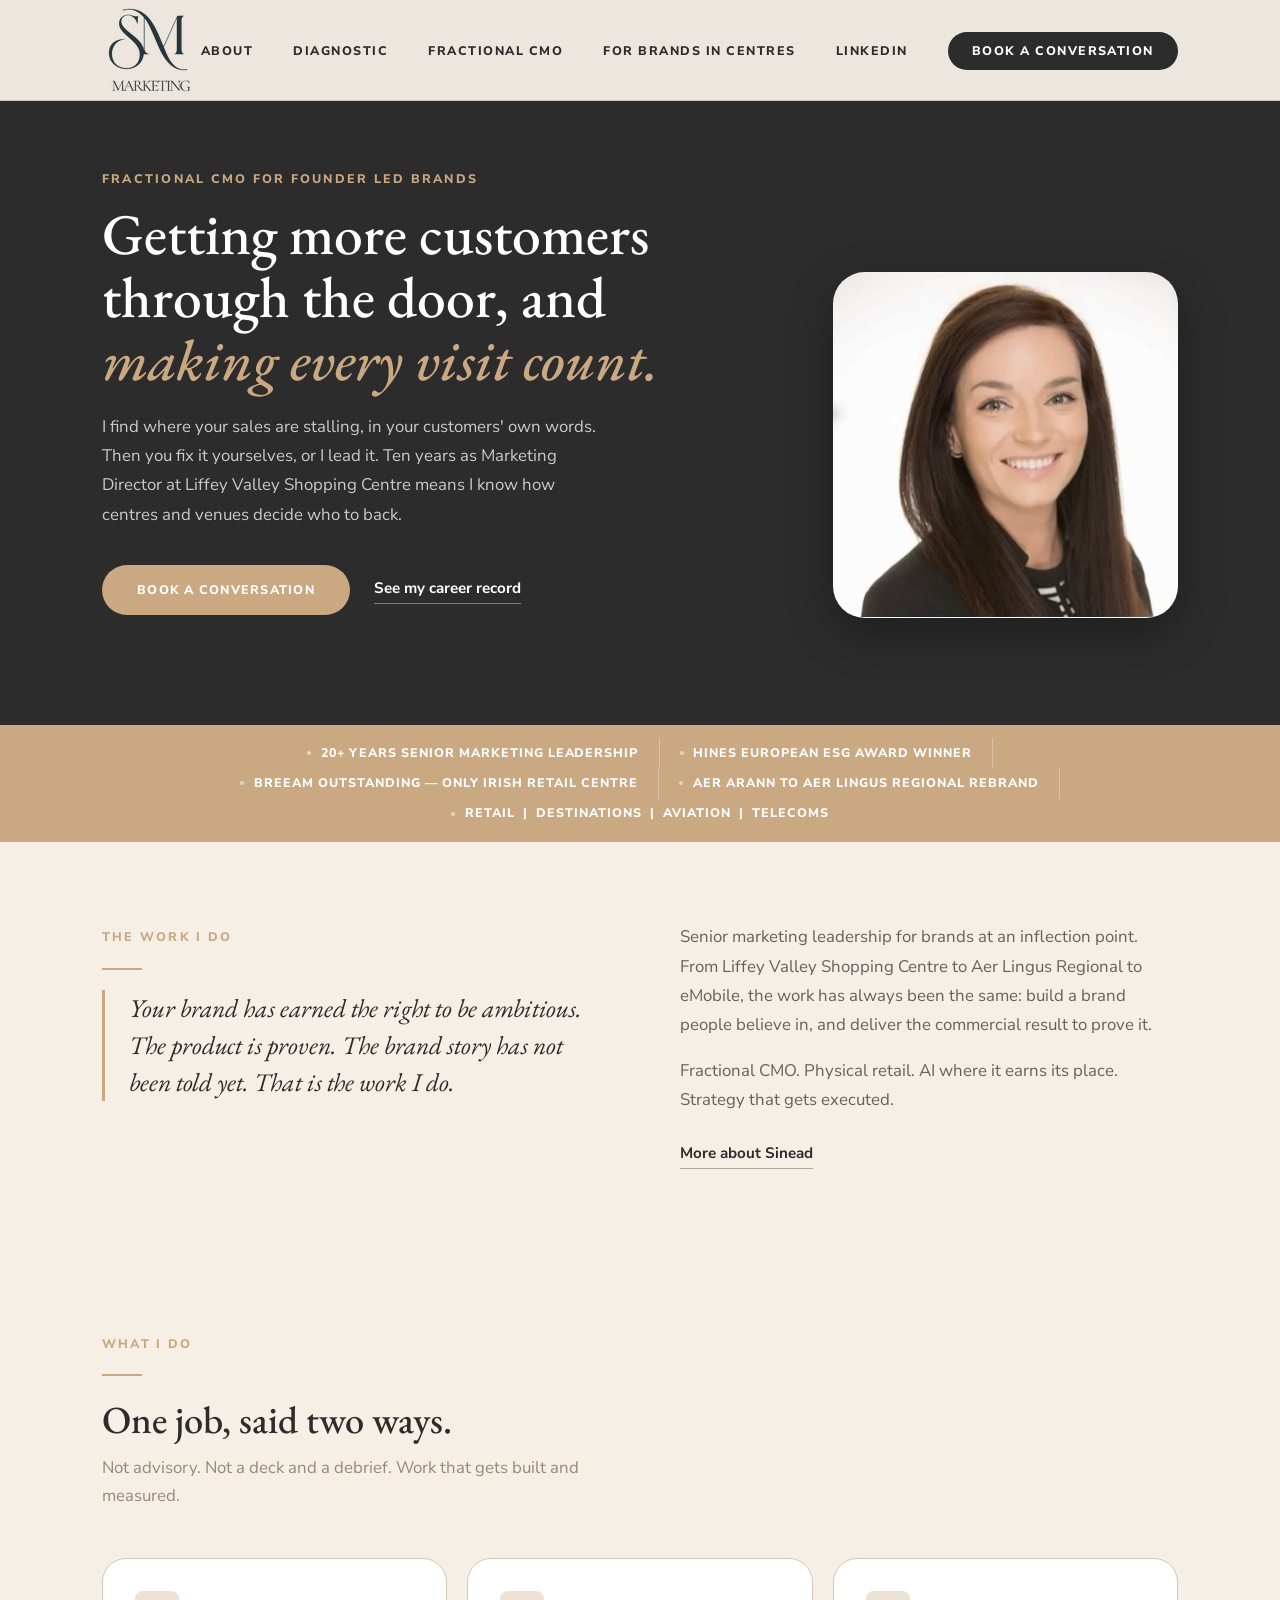
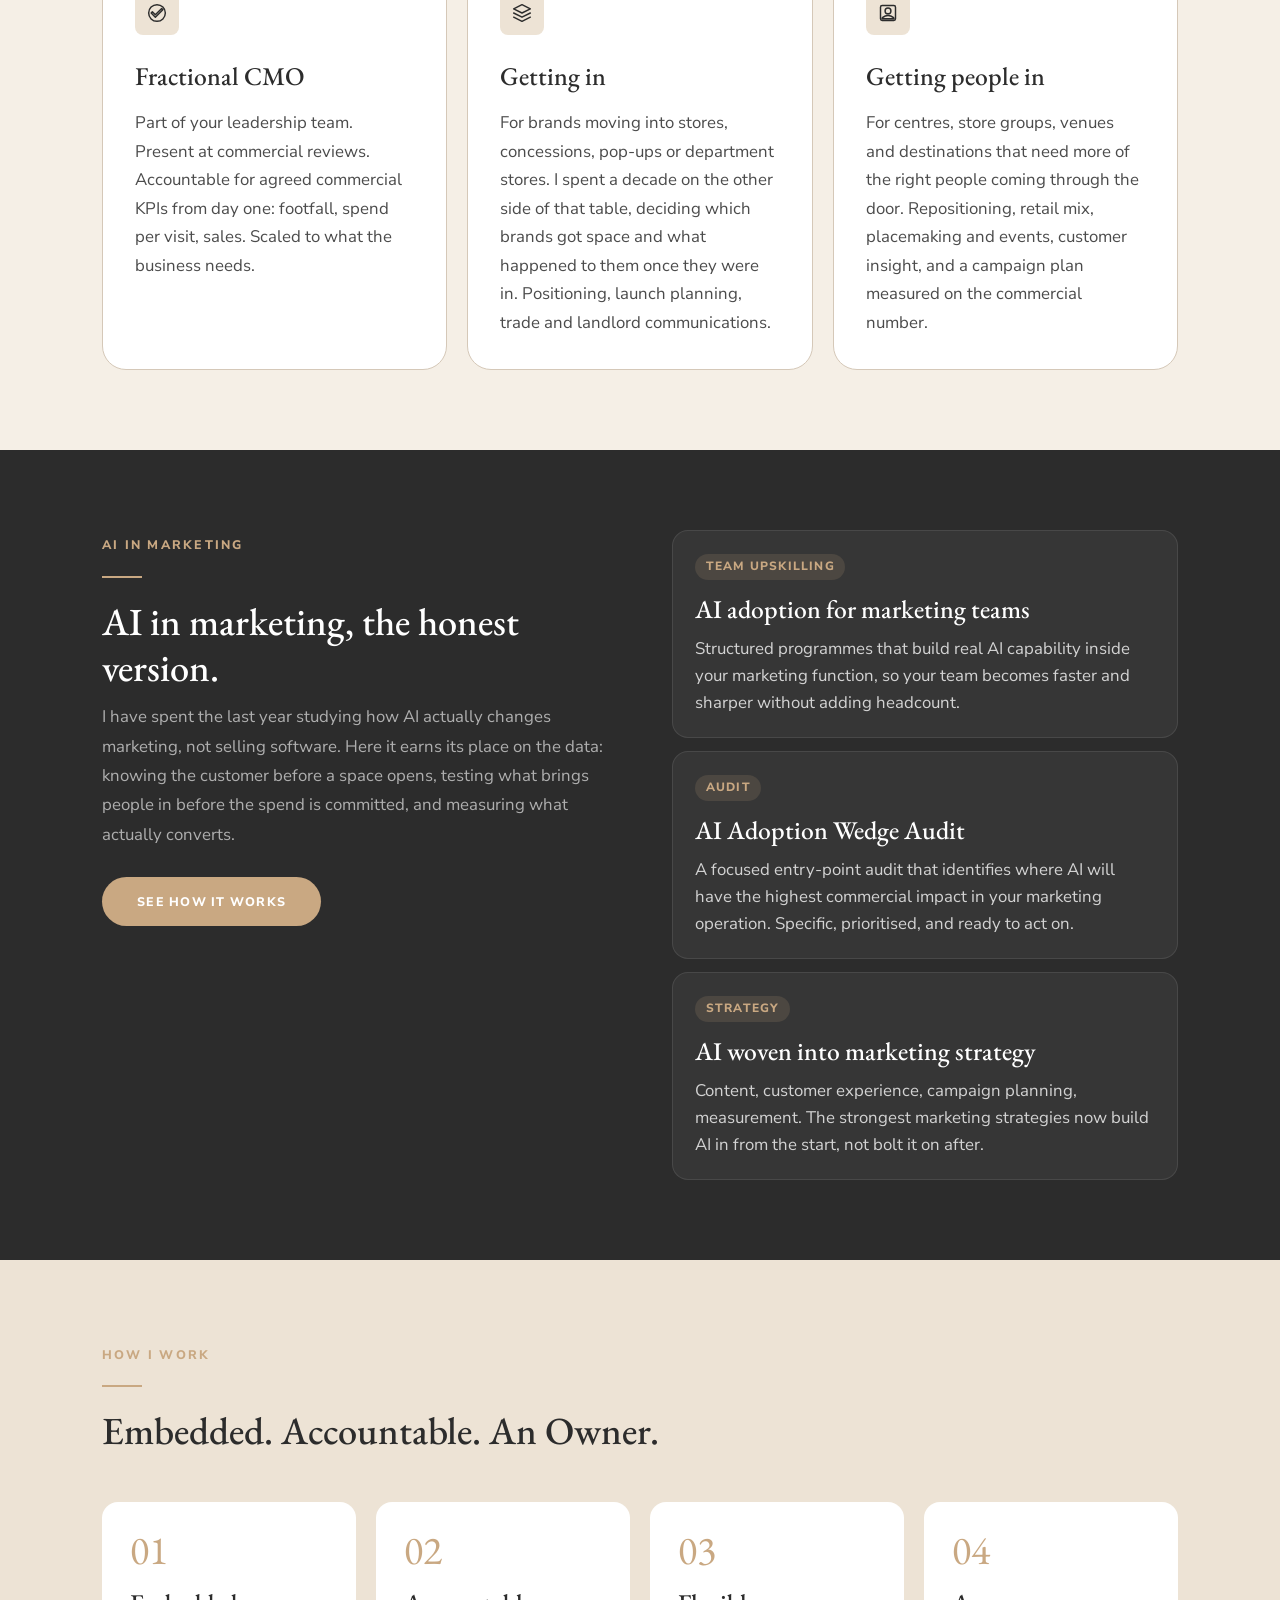
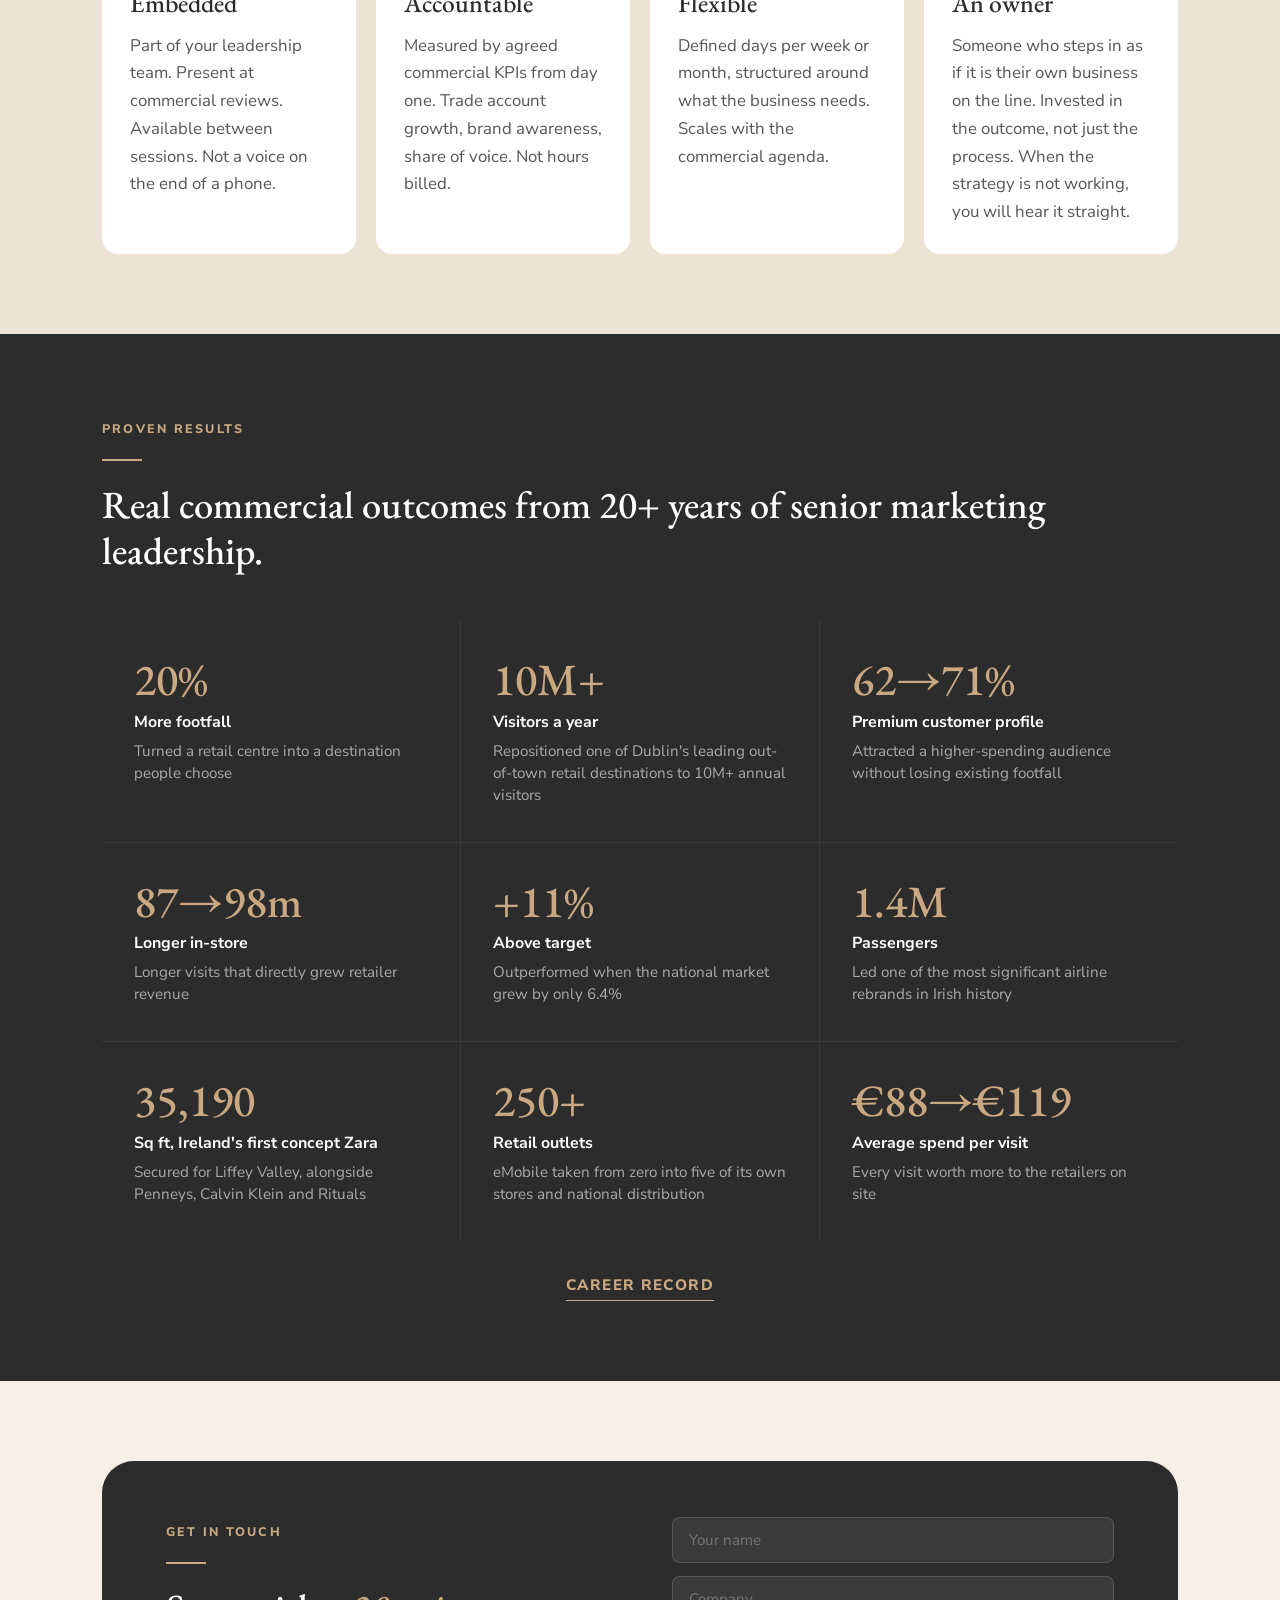
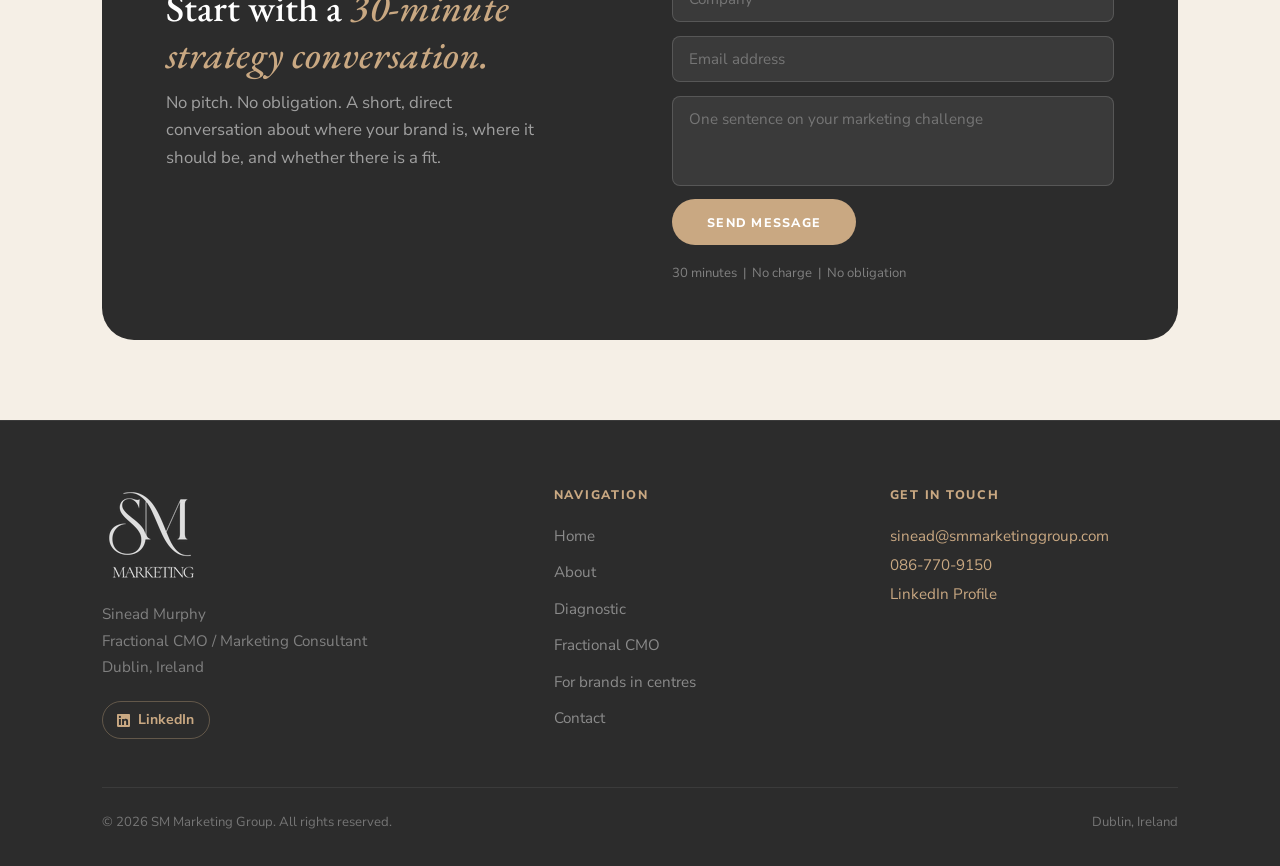
==== commit 575dc850: "Add checklist landing page and PDF, normalise nav and footer on all pages Co-Authored-By: Claude Son" ====
--- a/index.html
+++ b/index.html
@@ -96,6 +96,7 @@
       <li><a href="/about.html">About</a></li>
       <li><a href="/diagnostic.html">Diagnostic</a></li>
       <li><a href="/fractional-cmo.html">Fractional CMO</a></li>
+      <li><a href="/shopping-centre-checklist.html">For brands in centres</a></li>
       <li><a href="https://linkedin.com/in/sinead-murphy-6a113415" target="_blank" rel="noopener">LinkedIn</a></li>
       <li><a href="#contact" class="nav-cta">Book a conversation</a></li>
     </ul>
@@ -111,6 +112,7 @@
     <li><a href="/about.html">About</a></li>
     <li><a href="/diagnostic.html">Diagnostic</a></li>
     <li><a href="/fractional-cmo.html">Fractional CMO</a></li>
+    <li><a href="/shopping-centre-checklist.html">For brands in centres</a></li>
     <li><a href="https://linkedin.com/in/sinead-murphy-6a113415" target="_blank" rel="noopener">LinkedIn</a></li>
   </ul>
   <a href="#contact" class="btn-primary">Book a conversation</a>
@@ -371,10 +373,12 @@
       <div>
         <div class="footer__col-title">Navigation</div>
         <ul class="footer__nav">
+          <li><a href="/">Home</a></li>
           <li><a href="/about.html">About</a></li>
           <li><a href="/diagnostic.html">Diagnostic</a></li>
           <li><a href="/fractional-cmo.html">Fractional CMO</a></li>
-          <li><a href="#contact">Contact</a></li>
+          <li><a href="/shopping-centre-checklist.html">For brands in centres</a></li>
+          <li><a href="/contact.html">Contact</a></li>
         </ul>
       </div>
       <div>
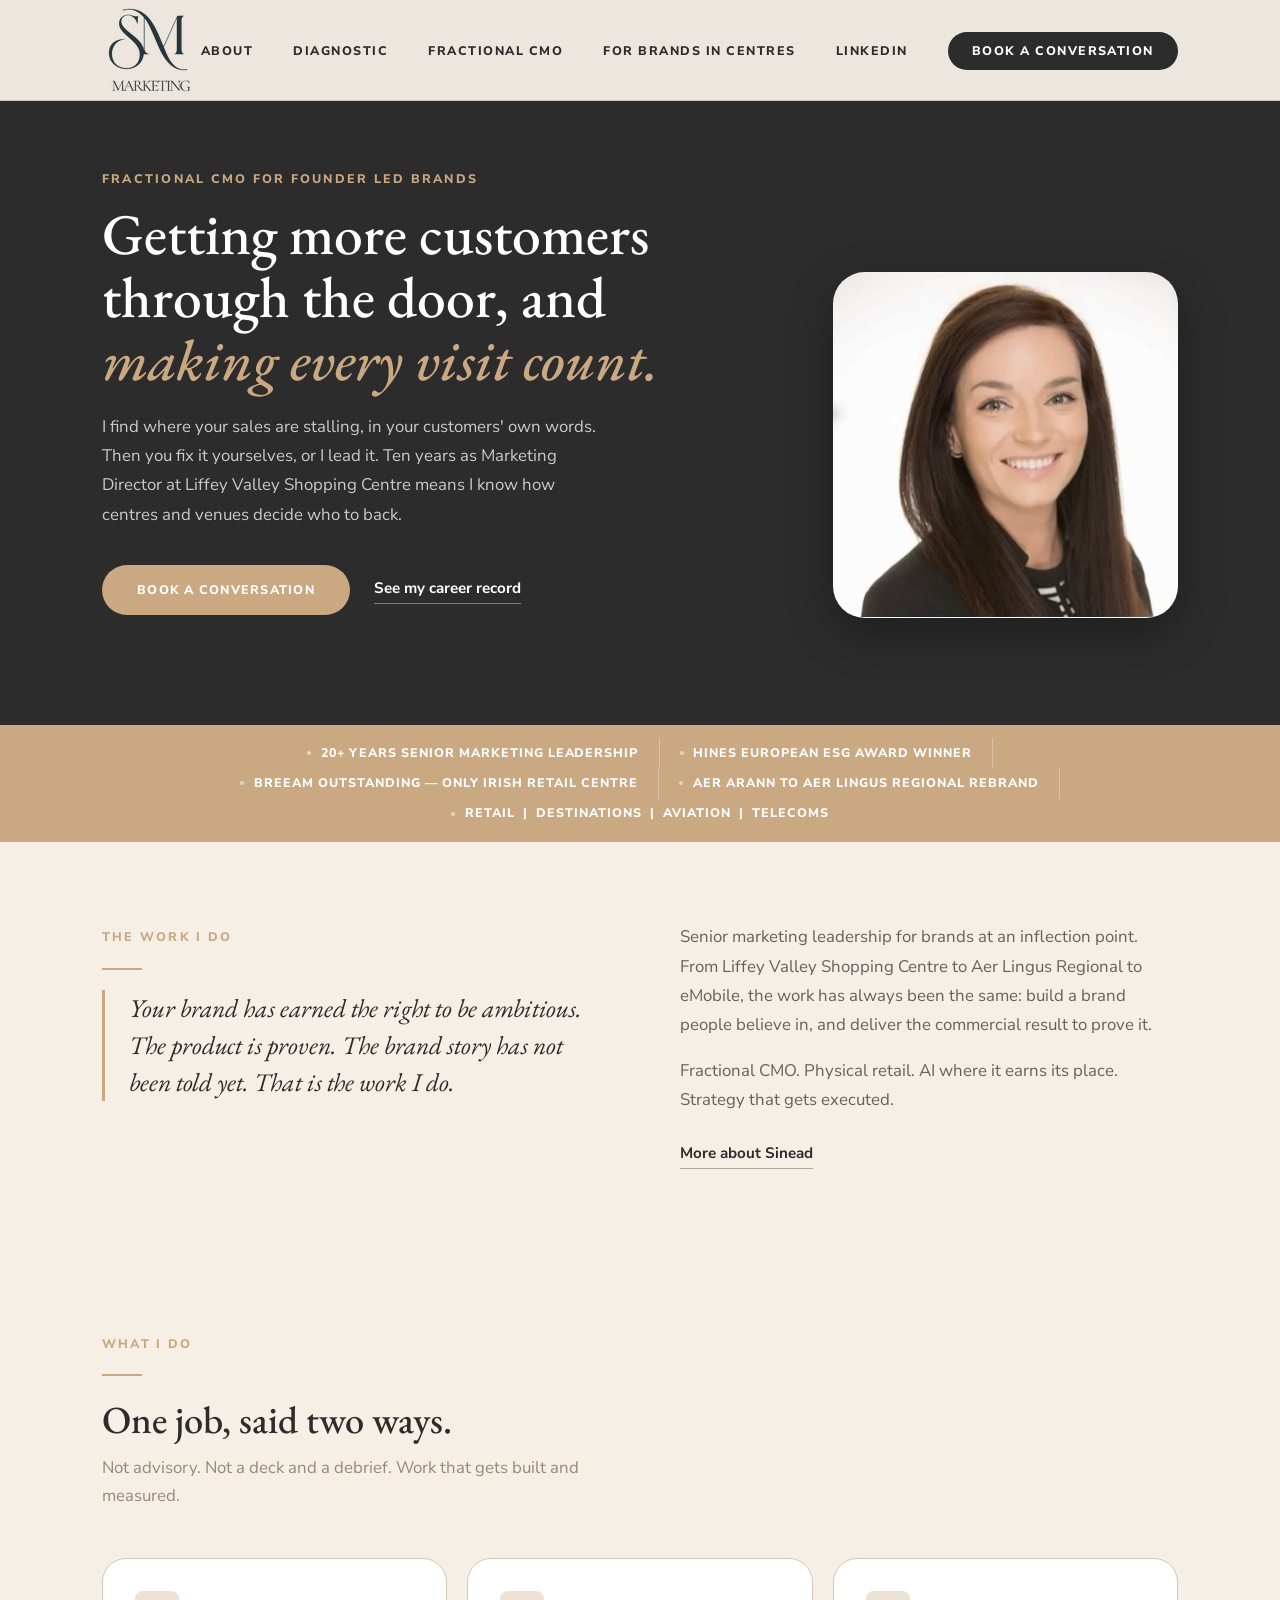
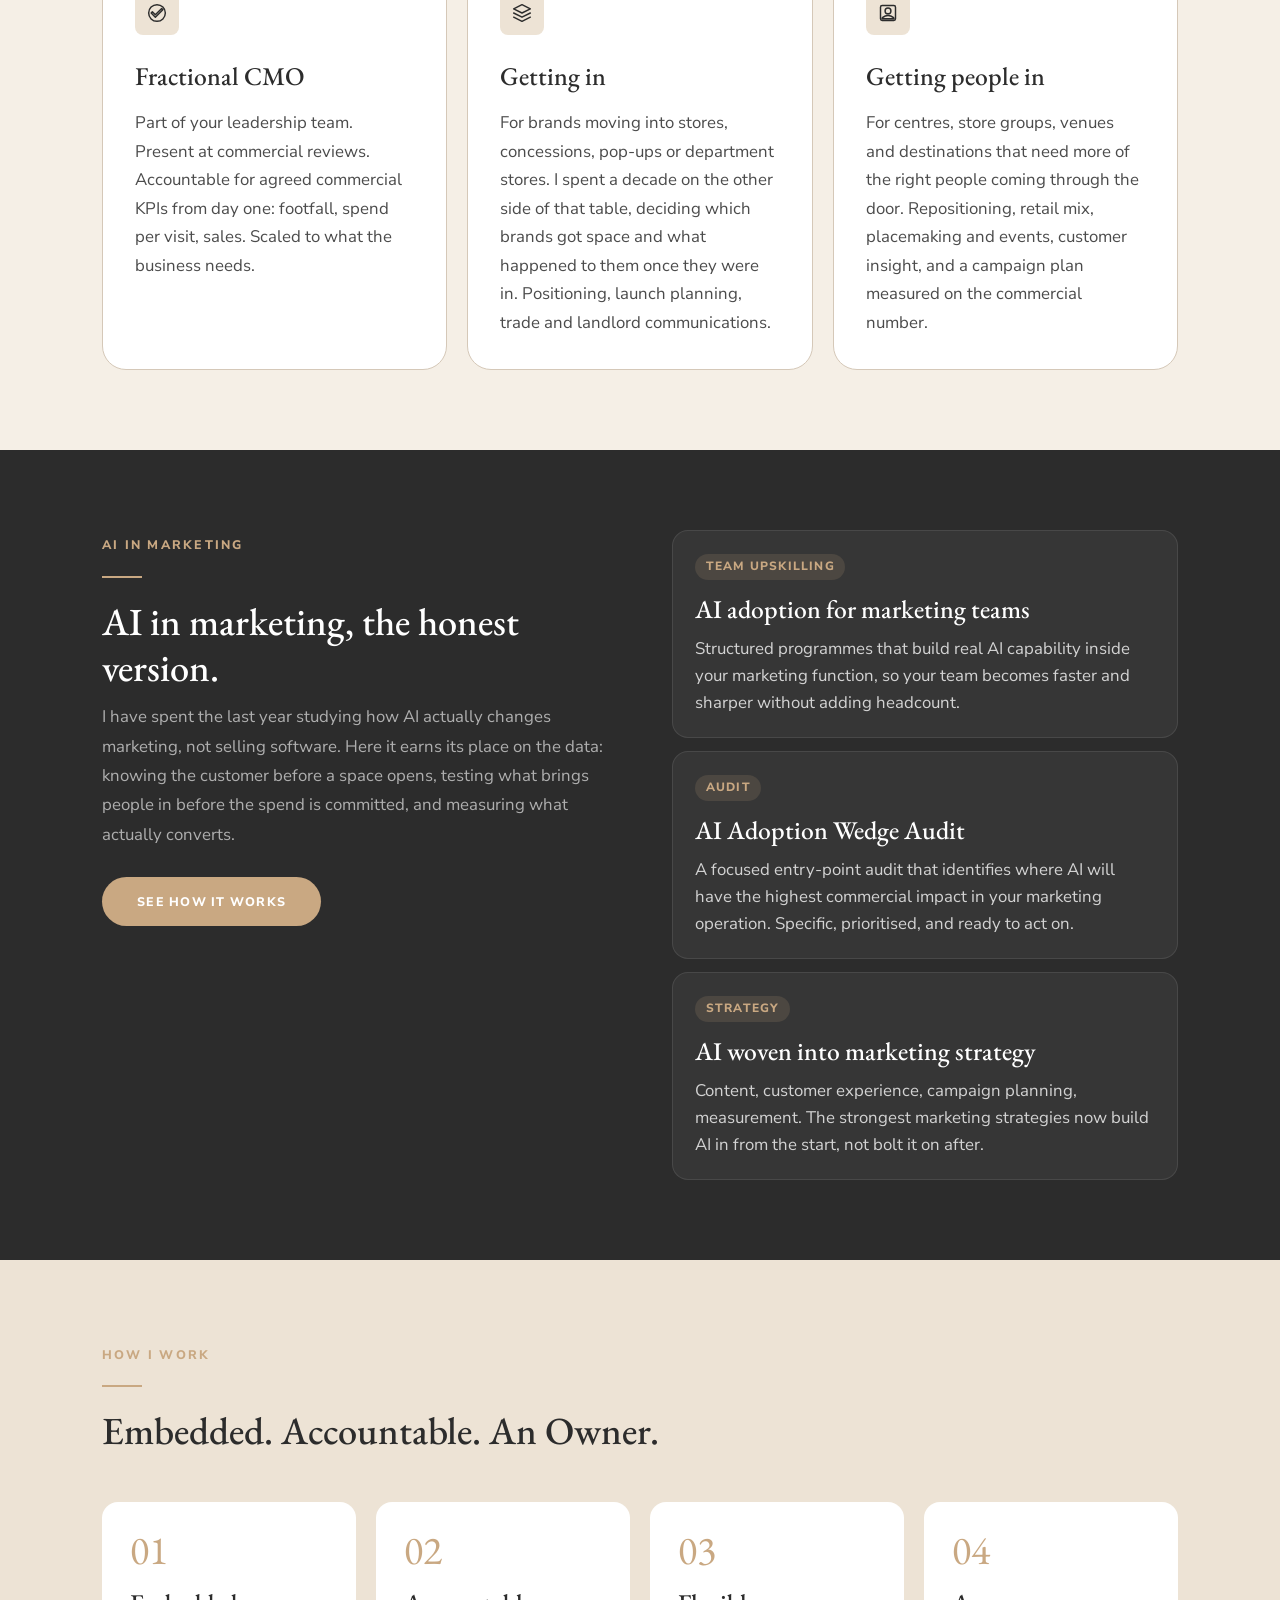
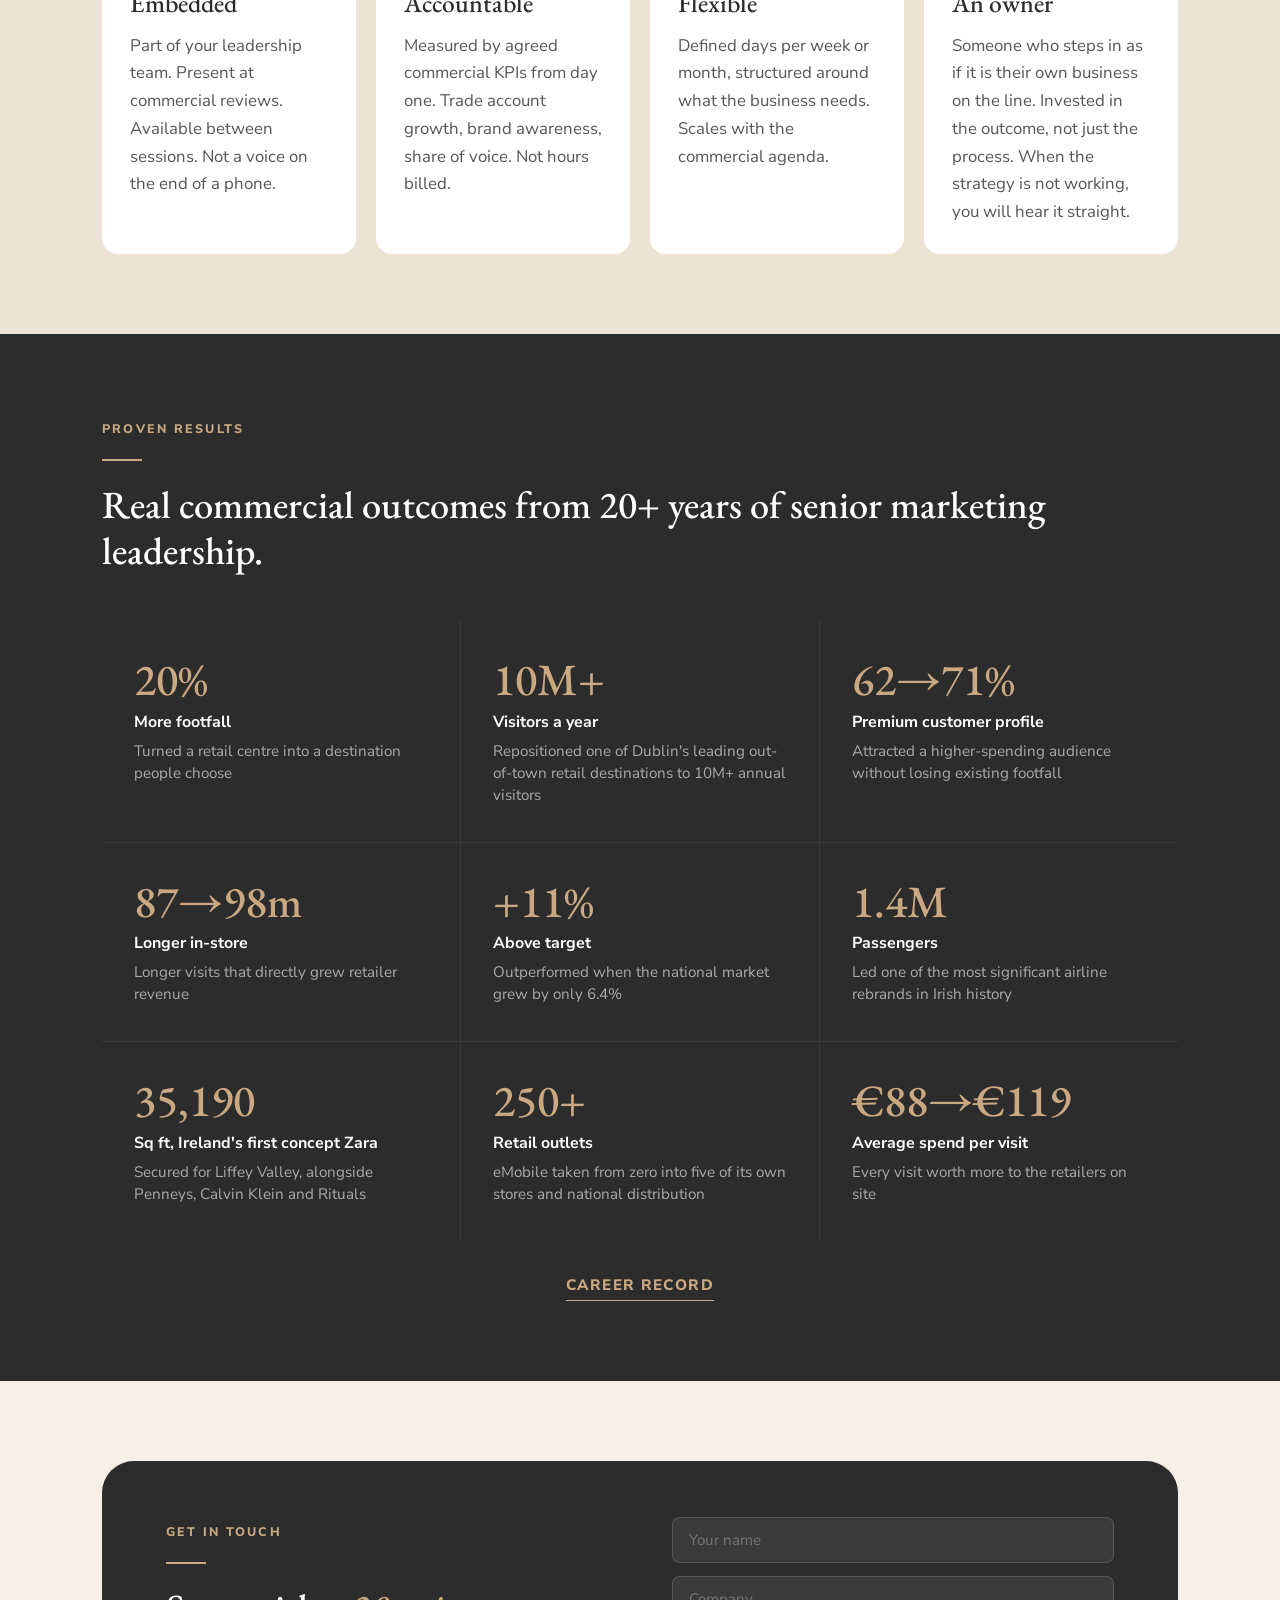
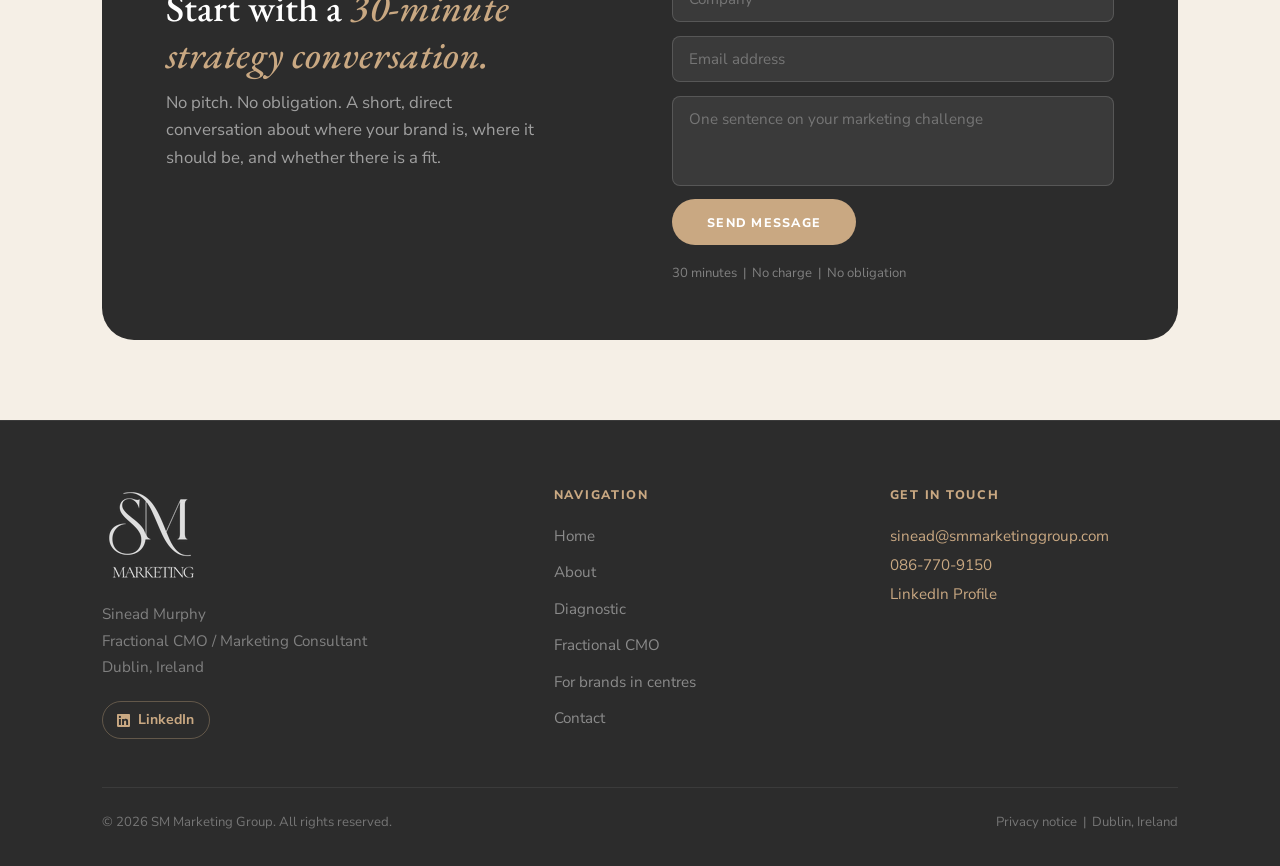
==== commit cbc85754: "Add privacy notice and footer link Co-Authored-By: Claude Sonnet 5.5 <noreply@anthropic.com> Claude-" ====
--- a/index.html
+++ b/index.html
@@ -392,7 +392,7 @@
     </div>
     <div class="footer__bottom">
       <p>&copy; 2026 SM Marketing Group. All rights reserved.</p>
-      <p>Dublin, Ireland</p>
+      <p><a href="/privacy.html">Privacy notice</a> &nbsp;|&nbsp; Dublin, Ireland</p>
     </div>
   </div>
 </footer>
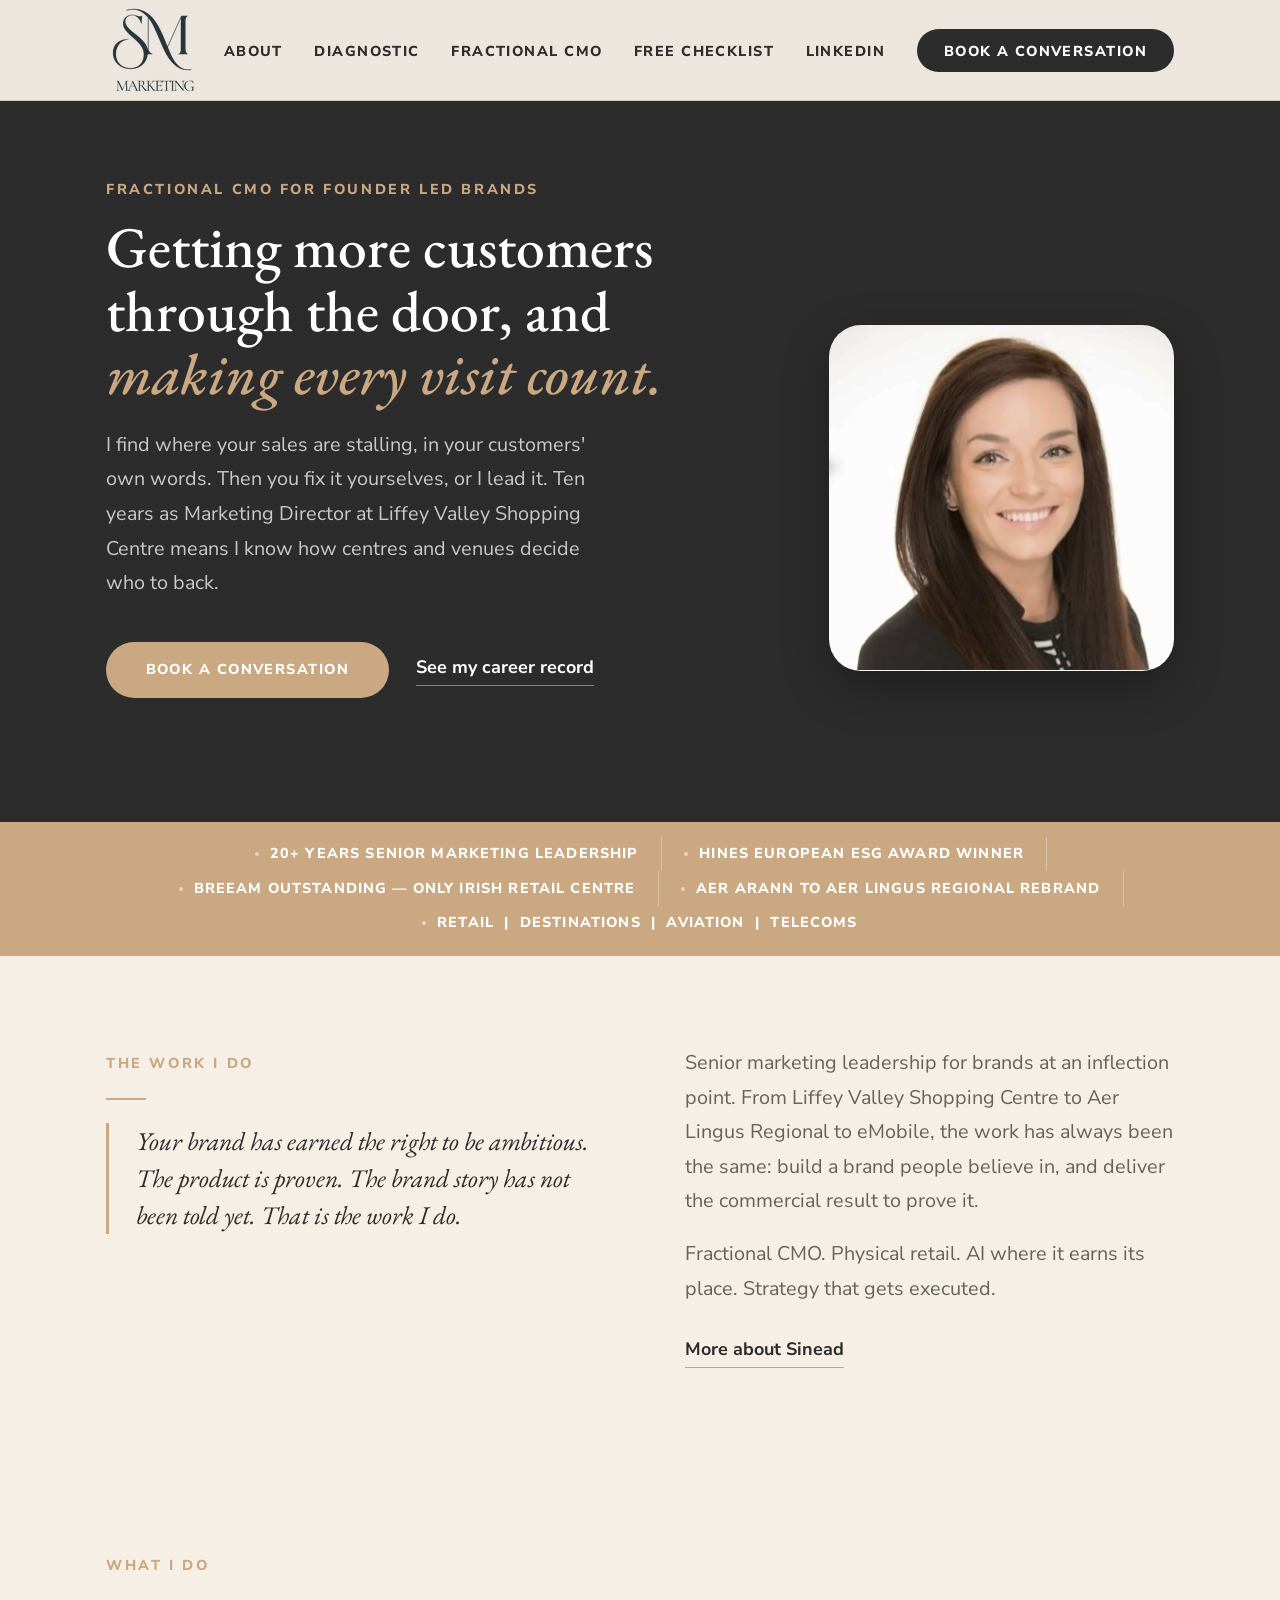
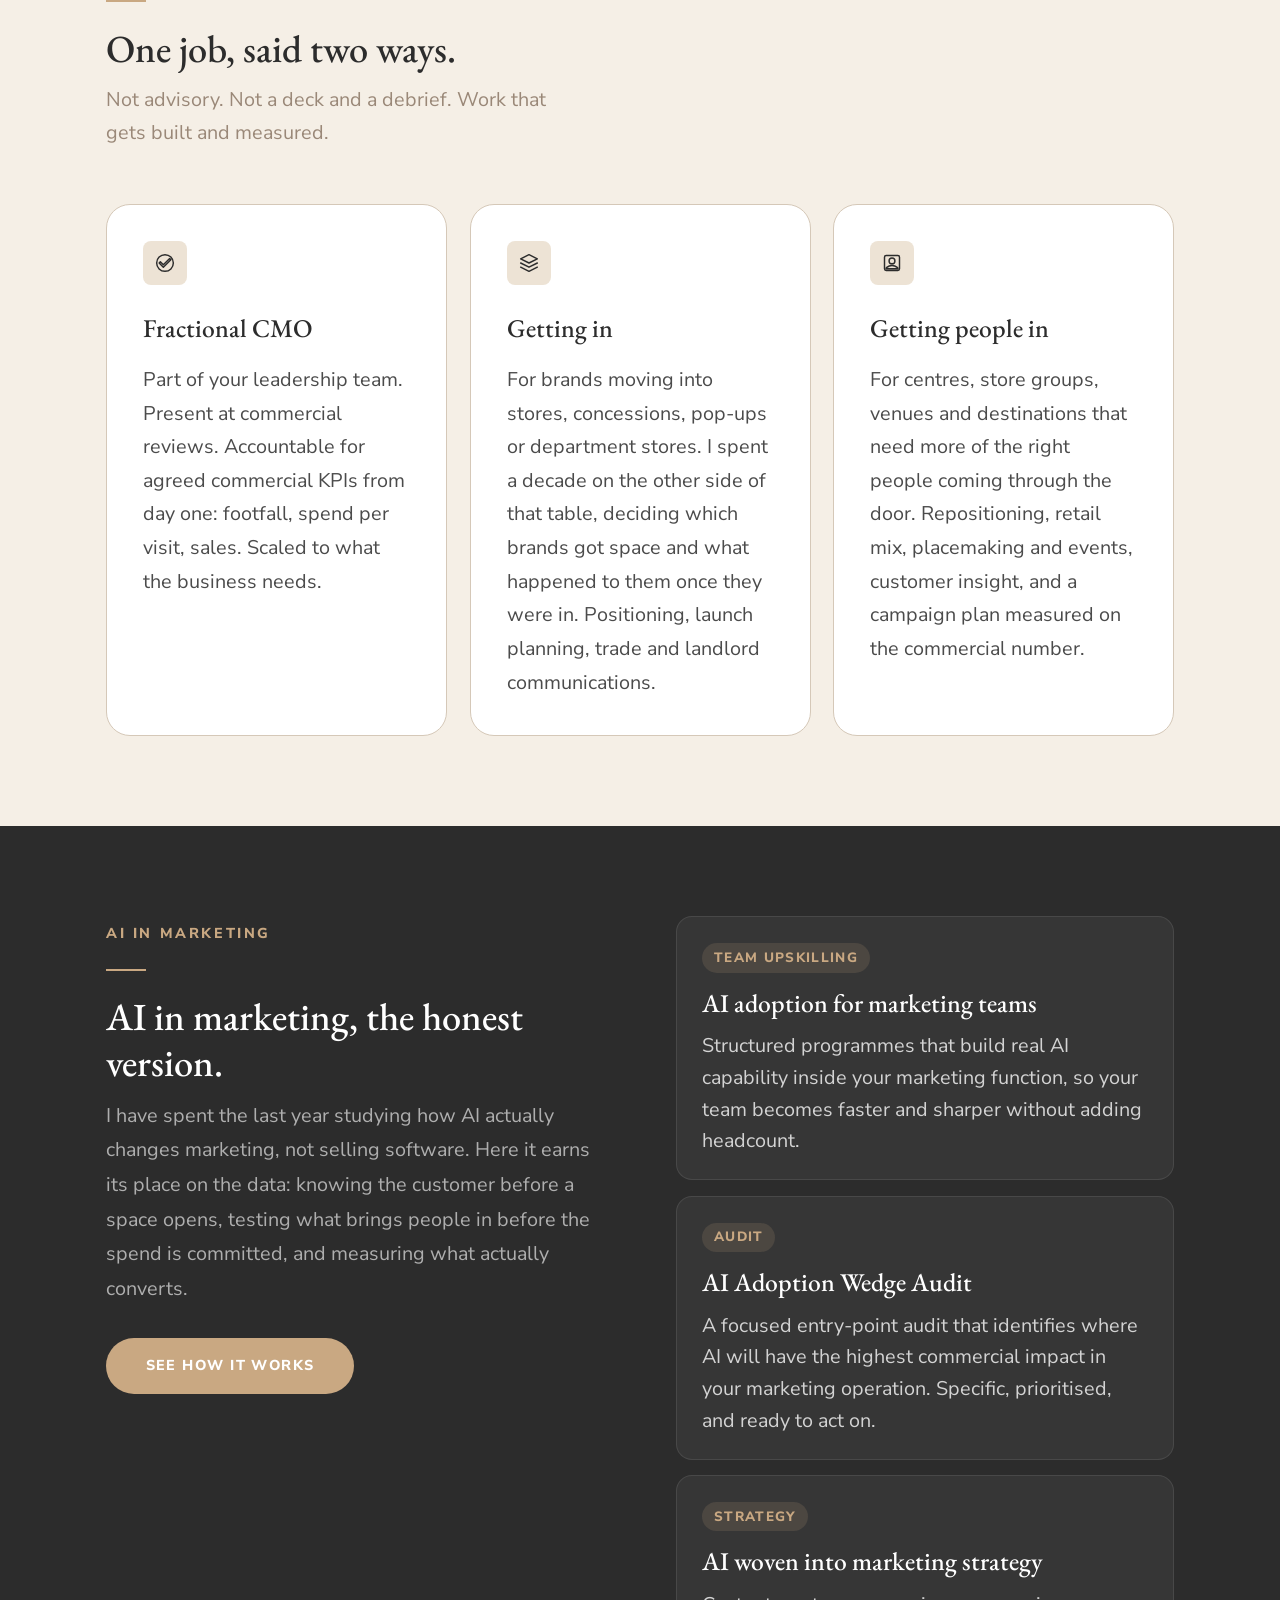
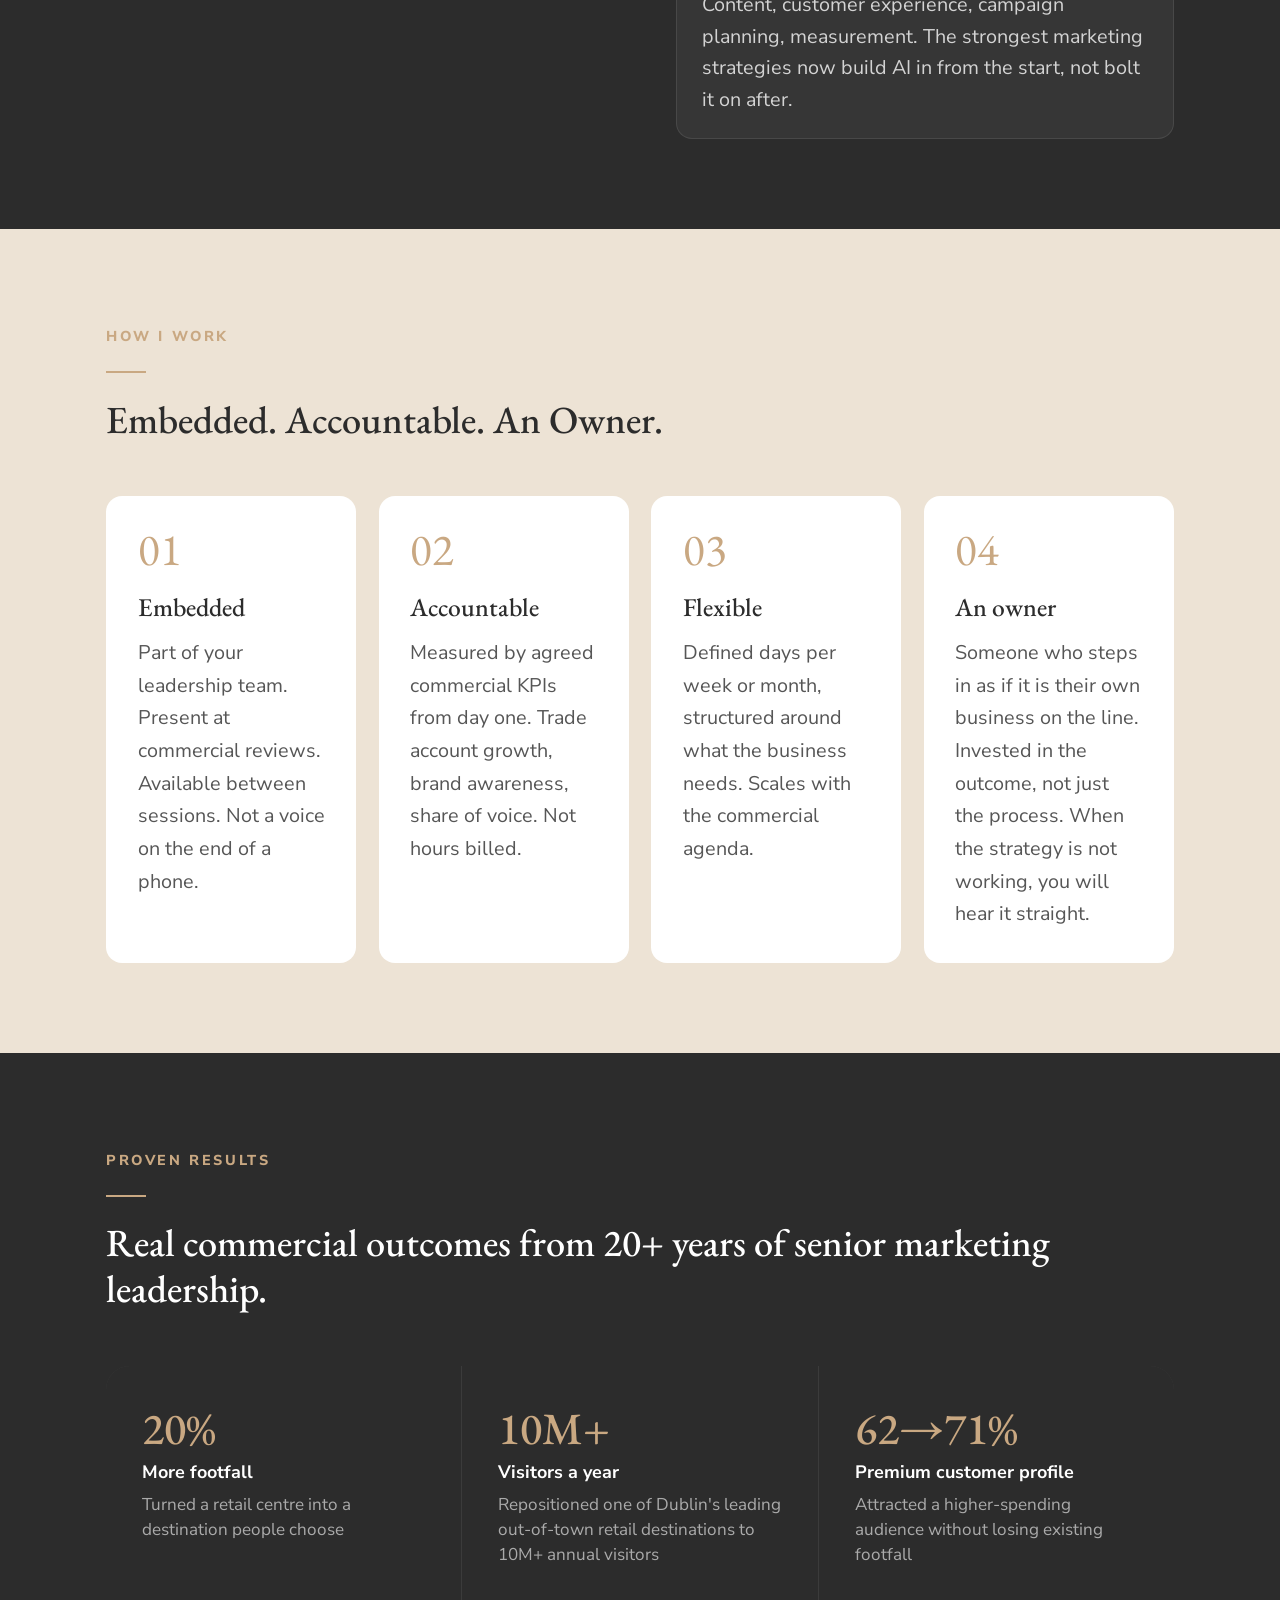
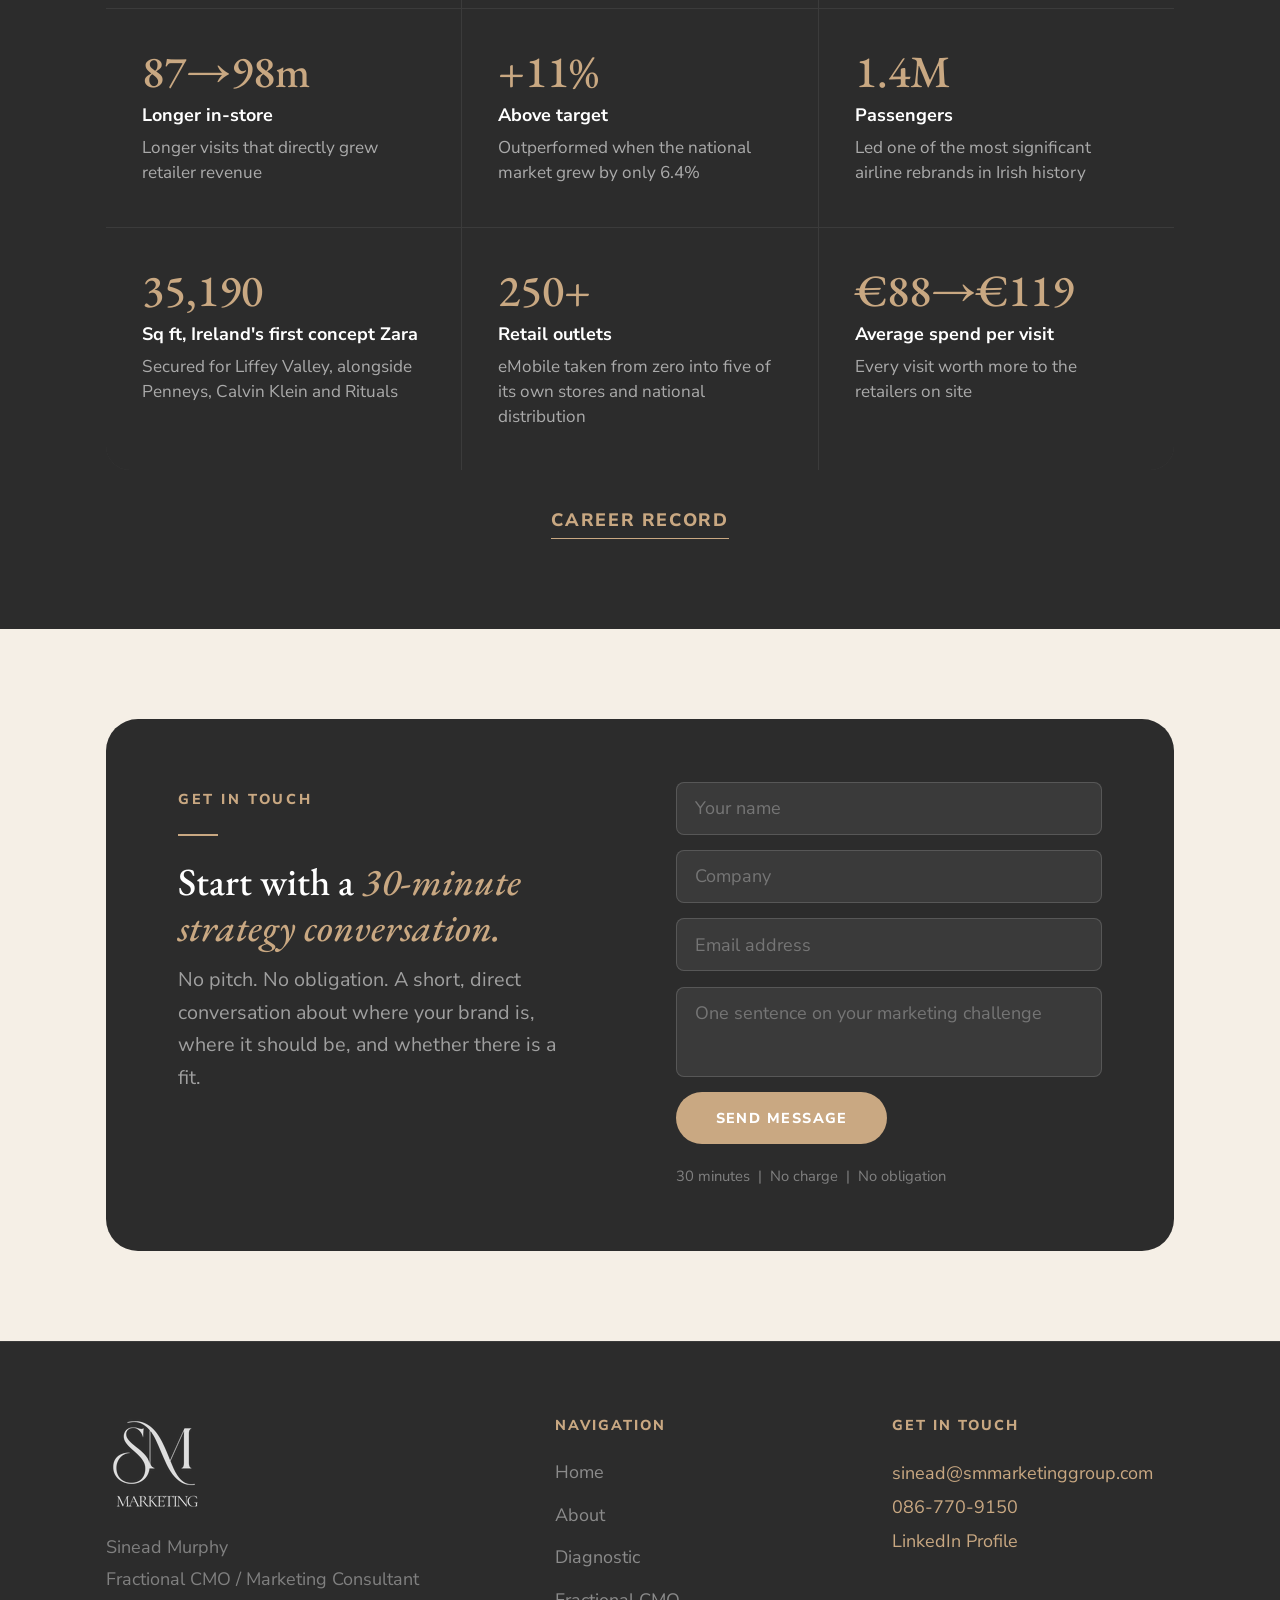
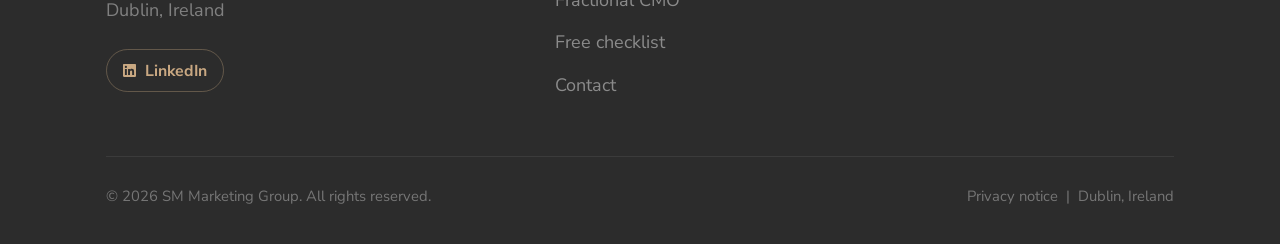
==== commit ee0fb325: "Design pass: larger type sitewide, editorial Fractional CMO page, checklist page with PDF preview, n" ====
--- a/index.html
+++ b/index.html
@@ -96,7 +96,7 @@
       <li><a href="/about.html">About</a></li>
       <li><a href="/diagnostic.html">Diagnostic</a></li>
       <li><a href="/fractional-cmo.html">Fractional CMO</a></li>
-      <li><a href="/shopping-centre-checklist.html">For brands in centres</a></li>
+      <li><a href="/shopping-centre-checklist.html">Free checklist</a></li>
       <li><a href="https://linkedin.com/in/sinead-murphy-6a113415" target="_blank" rel="noopener">LinkedIn</a></li>
       <li><a href="#contact" class="nav-cta">Book a conversation</a></li>
     </ul>
@@ -112,7 +112,7 @@
     <li><a href="/about.html">About</a></li>
     <li><a href="/diagnostic.html">Diagnostic</a></li>
     <li><a href="/fractional-cmo.html">Fractional CMO</a></li>
-    <li><a href="/shopping-centre-checklist.html">For brands in centres</a></li>
+    <li><a href="/shopping-centre-checklist.html">Free checklist</a></li>
     <li><a href="https://linkedin.com/in/sinead-murphy-6a113415" target="_blank" rel="noopener">LinkedIn</a></li>
   </ul>
   <a href="#contact" class="btn-primary">Book a conversation</a>
@@ -377,7 +377,7 @@
           <li><a href="/about.html">About</a></li>
           <li><a href="/diagnostic.html">Diagnostic</a></li>
           <li><a href="/fractional-cmo.html">Fractional CMO</a></li>
-          <li><a href="/shopping-centre-checklist.html">For brands in centres</a></li>
+          <li><a href="/shopping-centre-checklist.html">Free checklist</a></li>
           <li><a href="/contact.html">Contact</a></li>
         </ul>
       </div>
--- a/style.css
+++ b/style.css
@@ -32,9 +32,9 @@
   --t-display: clamp(2.4rem, 4.5vw, 4rem);
   --t-h1:      clamp(1.8rem, 3vw, 2.8rem);
   --t-h2:      clamp(1.3rem, 2vw, 1.9rem);
-  --t-body:    1.05rem;
-  --t-small:   0.95rem;
-  --t-label:   0.78rem;
+  --t-body:    1.1rem;
+  --t-small:   1rem;
+  --t-label:   0.8rem;
 
   /* Fonts */
   --serif: 'EB Garamond','Palatino Linotype',Palatino,'Book Antiqua',Georgia,serif;
@@ -54,7 +54,7 @@
 
 /* RESET */
 *, *::before, *::after { box-sizing: border-box; margin: 0; padding: 0; }
-html { scroll-behavior: smooth; }
+html { scroll-behavior: smooth; font-size: 112.5%; }
 body {
   background: var(--ivory);
   color: var(--charcoal);
@@ -161,13 +161,14 @@
 .nav__links {
   display: flex;
   align-items: center;
-  gap: 2.5rem;
+  gap: 1.75rem;
   list-style: none;
 }
 .nav__links a {
   font-size: var(--t-label);
   font-weight: 800;
-  letter-spacing: 0.12em;
+  white-space: nowrap;
+  letter-spacing: 0.1em;
   text-transform: uppercase;
   color: var(--charcoal);
   transition: color 0.2s;
@@ -764,3 +765,59 @@
   .how__grid      { grid-template-columns: 1fr; }
   .results__grid  { grid-template-columns: 1fr; }
 }
+
+@media (max-width: 1180px) {
+  .nav__links  { display: none; }
+  .nav__hamburger { display: flex; }
+}
+
+/* EDITORIAL PAGE SYSTEM */
+  
+.ed{--gold:#7E5E3C}
+.ed-hero{background:var(--ivory);padding:calc(var(--nav-h) + clamp(2.5rem,6vw,5rem)) 0 clamp(3rem,6vw,5rem)}
+.ed-label{font-family:var(--sans);font-size:var(--t-label);font-weight:800;letter-spacing:.18em;text-transform:uppercase;color:#7E5E3C;display:block;margin-bottom:1.5rem}
+.ed-hero h1{font-family:var(--serif);font-weight:400;font-size:clamp(2.8rem,7.5vw,6.2rem);line-height:1.02;letter-spacing:-.01em;color:var(--charcoal);max-width:16ch}
+.ed-hero h1 em{color:#A8835A}
+.ed-hero p{font-size:clamp(1.15rem,1.8vw,1.4rem);line-height:1.6;max-width:36em;margin-top:2rem;color:#4A4038}
+.ed-link{display:inline-block;margin-top:2.2rem;font-family:var(--sans);font-size:var(--t-small);font-weight:800;letter-spacing:.14em;text-transform:uppercase;color:var(--charcoal);text-decoration:none;border-bottom:2px solid var(--charcoal);padding-bottom:.35rem}
+.ed-link:hover{color:#7E5E3C;border-color:#7E5E3C}
+.ed-sec{padding:clamp(3.5rem,7vw,6rem) 0;border-top:1px solid var(--border)}
+.ed-sec--tint{background:var(--linen)}
+.ed-grid{display:grid;grid-template-columns:minmax(0,1fr) minmax(0,1.7fr);gap:clamp(2rem,6vw,6rem)}
+.ed-grid h2{font-family:var(--serif);font-weight:400;font-size:clamp(2rem,3.6vw,3.2rem);line-height:1.1;color:var(--charcoal)}
+.ed-grid h2 em{color:#A8835A}
+.ed-lede{font-size:clamp(1.15rem,1.6vw,1.3rem);line-height:1.65;color:#4A4038}
+.ed-list{list-style:none;margin-top:1.8rem}
+.ed-list li{padding:1rem 0;border-top:1px solid var(--border);font-size:var(--t-body);line-height:1.55;color:#4A4038}
+.ed-list li:last-child{border-bottom:1px solid var(--border)}
+.ed-list strong{color:var(--charcoal)}
+.ed-no{color:#7A6A5A;font-style:italic}
+.ed-terms{margin-top:1.4rem;font-family:var(--sans);font-size:var(--t-label);font-weight:800;letter-spacing:.14em;text-transform:uppercase;color:#7E5E3C}
+.ed-tier{display:grid;grid-template-columns:minmax(0,1fr) minmax(0,1.7fr);gap:clamp(2rem,6vw,6rem);padding:clamp(2.5rem,5vw,4rem) 0;border-top:1px solid var(--border)}
+.ed-tier .num{font-family:var(--serif);font-size:1.4rem;color:#A8835A}
+.ed-tier h3{font-family:var(--serif);font-weight:400;font-size:clamp(2.6rem,5vw,4.4rem);line-height:1;color:var(--charcoal);margin-top:.3rem}
+.ed-big{font-weight:400;font-family:var(--serif);font-size:clamp(2rem,4.6vw,3.8rem);line-height:1.15;color:var(--charcoal);max-width:20em}
+.ed-big em{color:#A8835A}
+.ed-vs{display:grid;grid-template-columns:minmax(0,1fr) minmax(0,1.7fr);gap:clamp(2rem,6vw,6rem);padding:1.6rem 0;border-top:1px solid var(--border)}
+.ed-vs .a{font-size:var(--t-body);color:#7A6A5A}
+.ed-vs .a b{display:block;font-family:var(--sans);font-size:var(--t-label);letter-spacing:.14em;text-transform:uppercase;margin-bottom:.4rem}
+.ed-vs .b{font-family:var(--serif);font-size:clamp(1.3rem,2vw,1.7rem);line-height:1.35;color:var(--charcoal)}
+.ed-cta{background:var(--charcoal);padding:clamp(4rem,8vw,7rem) 0;color:#E2D5C3}
+.ed-cta h2{font-family:var(--serif);font-weight:400;font-size:clamp(2.2rem,5.5vw,4.6rem);line-height:1.05;color:#F5EFE6;max-width:14em}
+.ed-cta h2 em{color:var(--rose)}
+.ed-cta p{font-size:clamp(1.1rem,1.6vw,1.3rem);margin-top:1.5rem;max-width:34em}
+.ed-cta .ed-link{color:#F5EFE6;border-color:var(--rose)}
+.ed-cta .ed-link:hover{color:var(--rose)}
+@media(max-width:820px){.ed-grid,.ed-tier,.ed-vs{grid-template-columns:1fr;gap:1.2rem}}
+  
+.ck-hero{display:grid;grid-template-columns:minmax(0,1.15fr) minmax(0,1fr);gap:clamp(2rem,5vw,5rem);align-items:start}
+.ck-hero h1{font-family:var(--serif);font-weight:400;font-size:clamp(2.4rem,5vw,4.4rem);line-height:1.05;color:var(--charcoal)}
+.ck-hero h1 em{color:#A8835A}
+.ck-preview img{width:100%;height:auto;display:block;box-shadow:0 18px 50px rgba(44,44,44,.22);border:1px solid var(--border)}
+.ck-preview{position:sticky;top:120px}
+.ed-q{border-left:3px solid var(--rose);padding:.4rem 0 .4rem 1.4rem;margin:2rem 0;font-family:var(--serif);font-size:clamp(1.4rem,2.4vw,1.9rem);line-height:1.3;color:var(--charcoal)}
+@media(max-width:820px){.ck-hero{grid-template-columns:1fr}.ck-preview{position:static;max-width:420px}}
+
+.ck-hero .contact-form input,.ck-hero .contact-form select{background:#fff;color:#2C2C2C;border:1px solid var(--border)}
+.ck-hero .contact-form input::placeholder{color:#7A6A5A;opacity:1}
+.ck-hero .contact-form-wrap{padding:2rem}
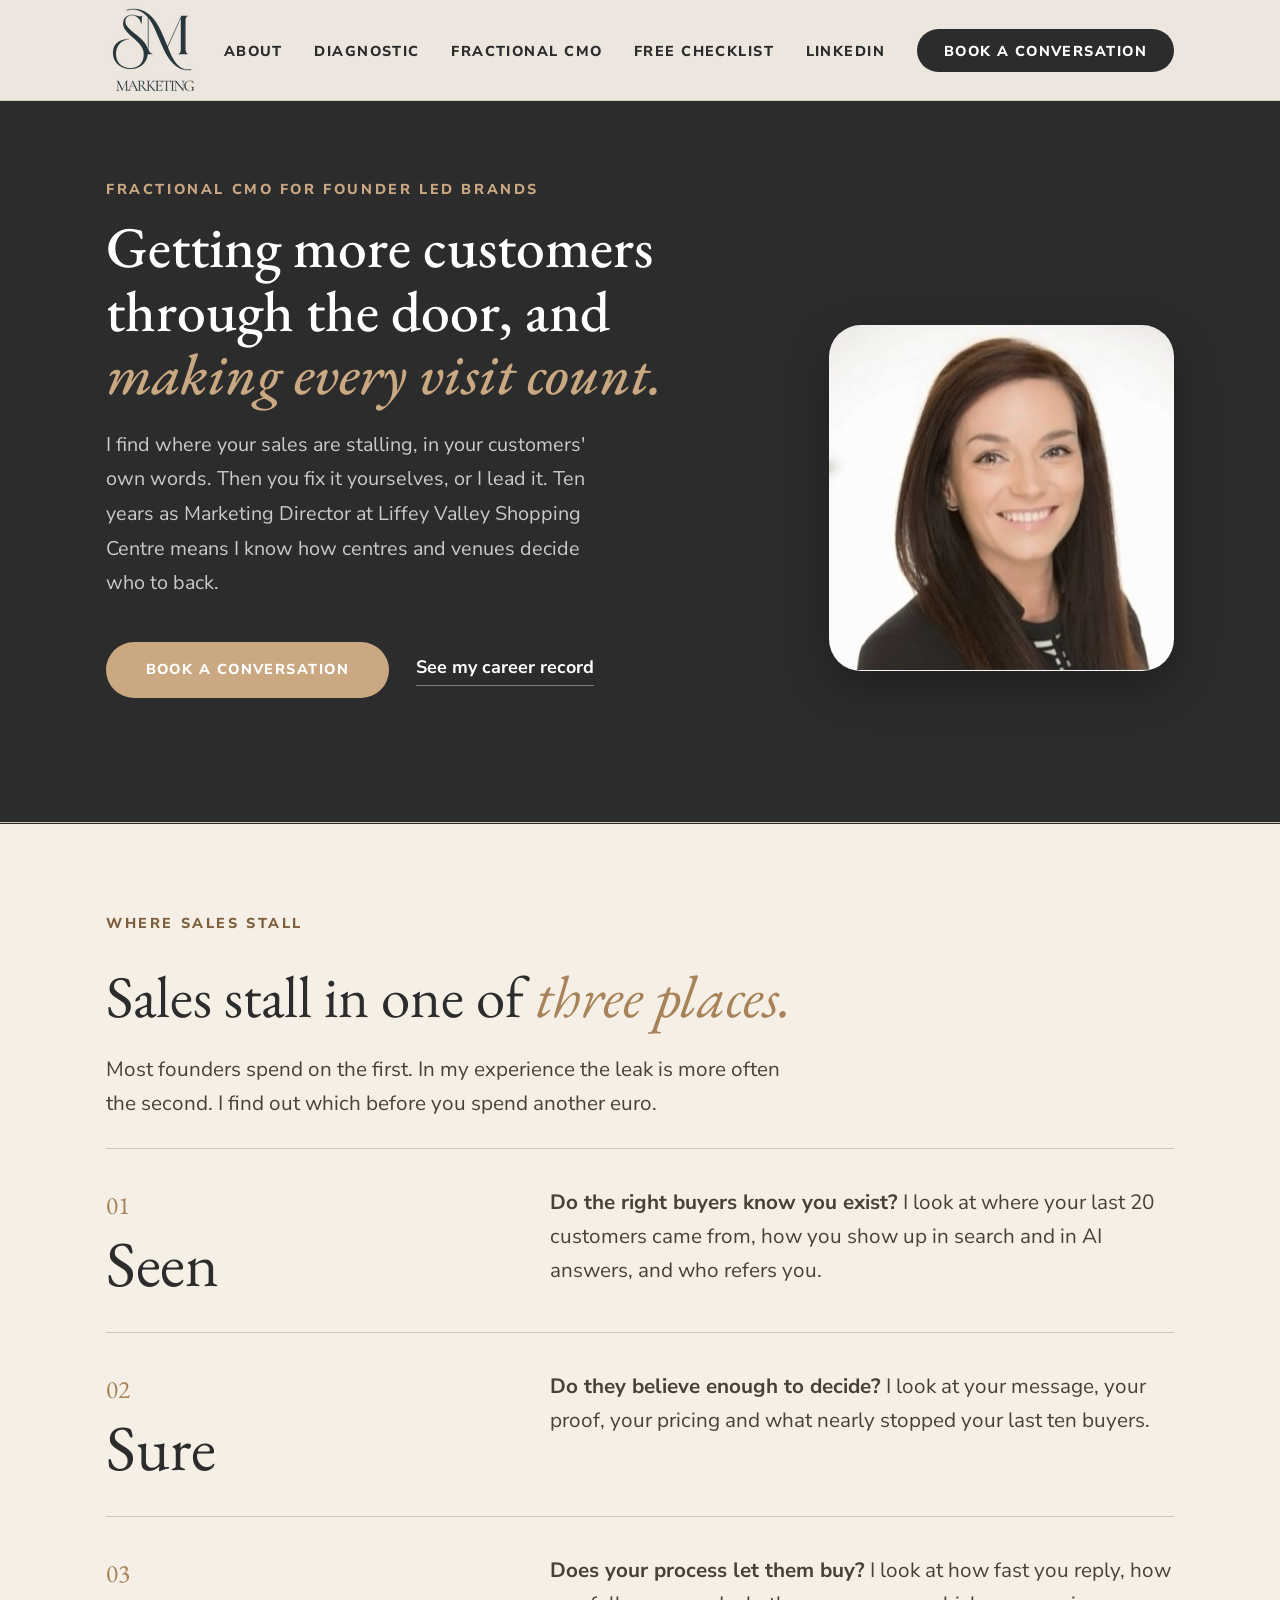
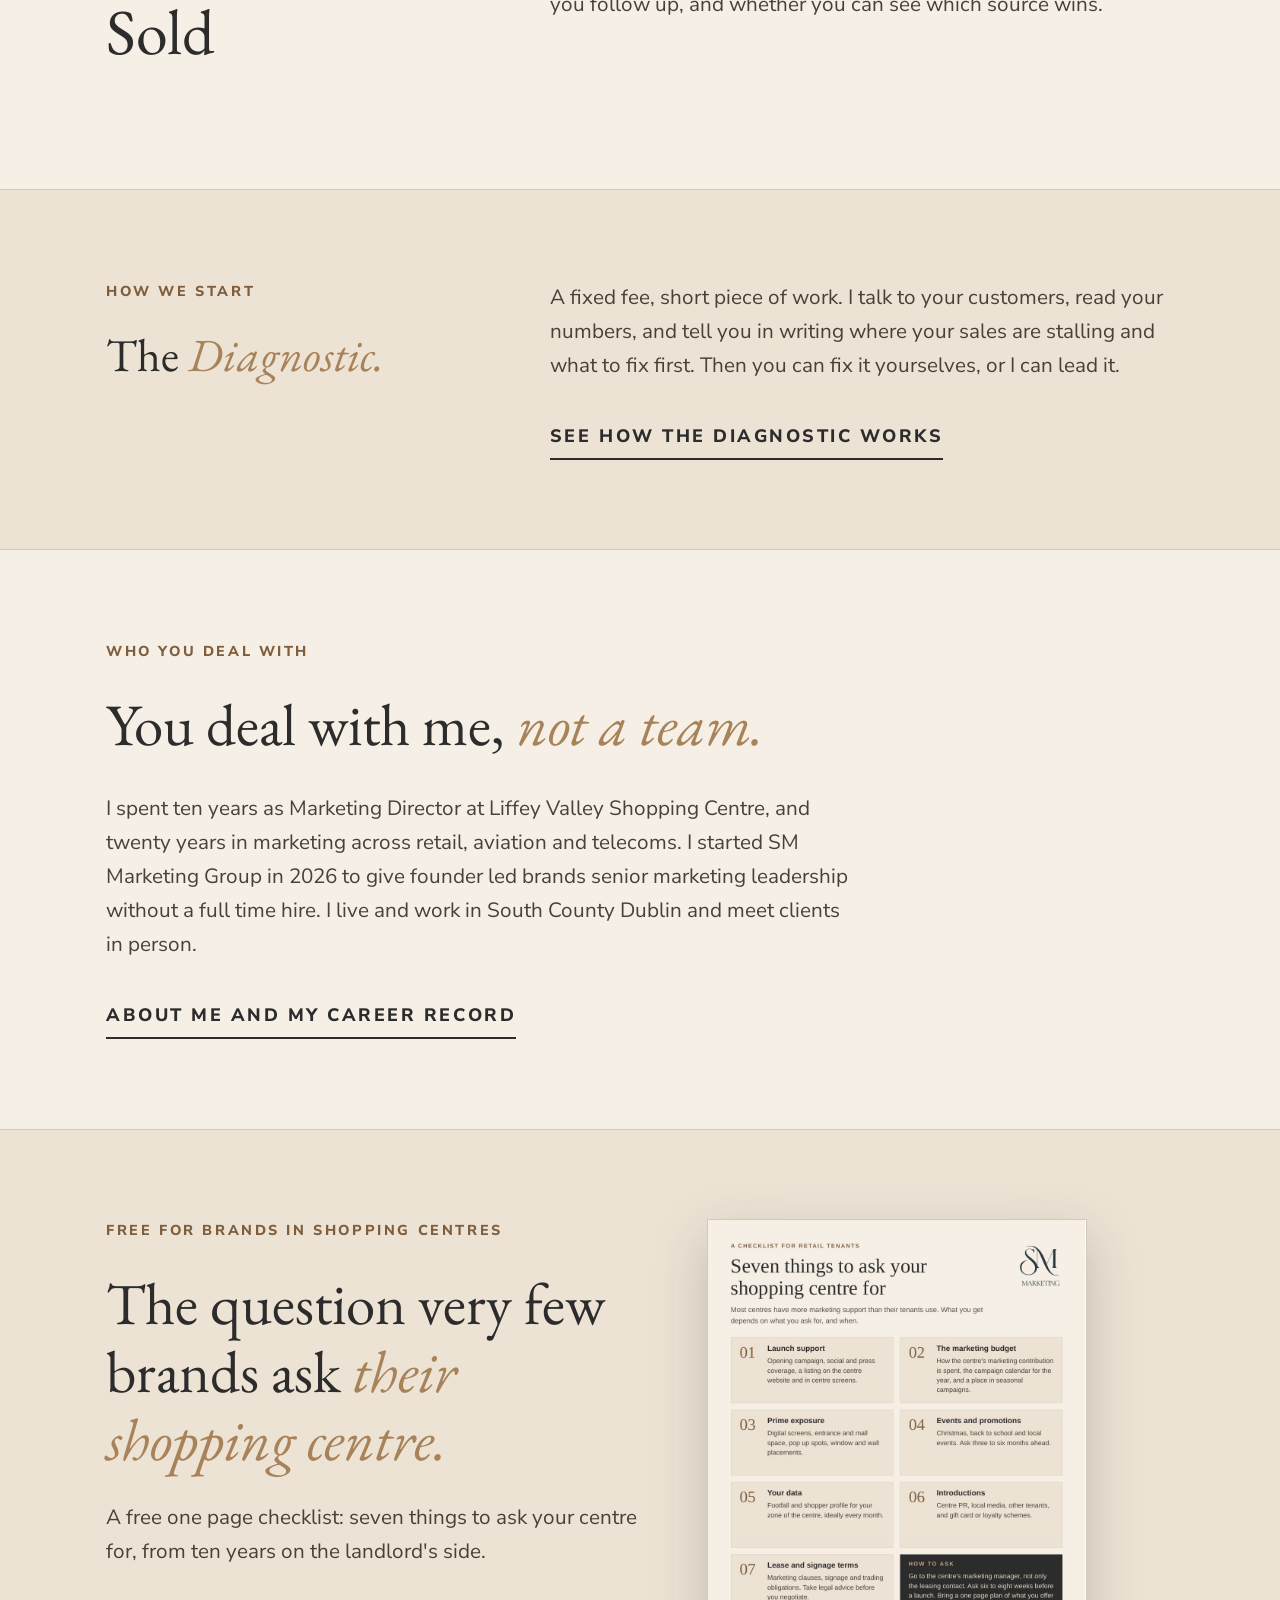
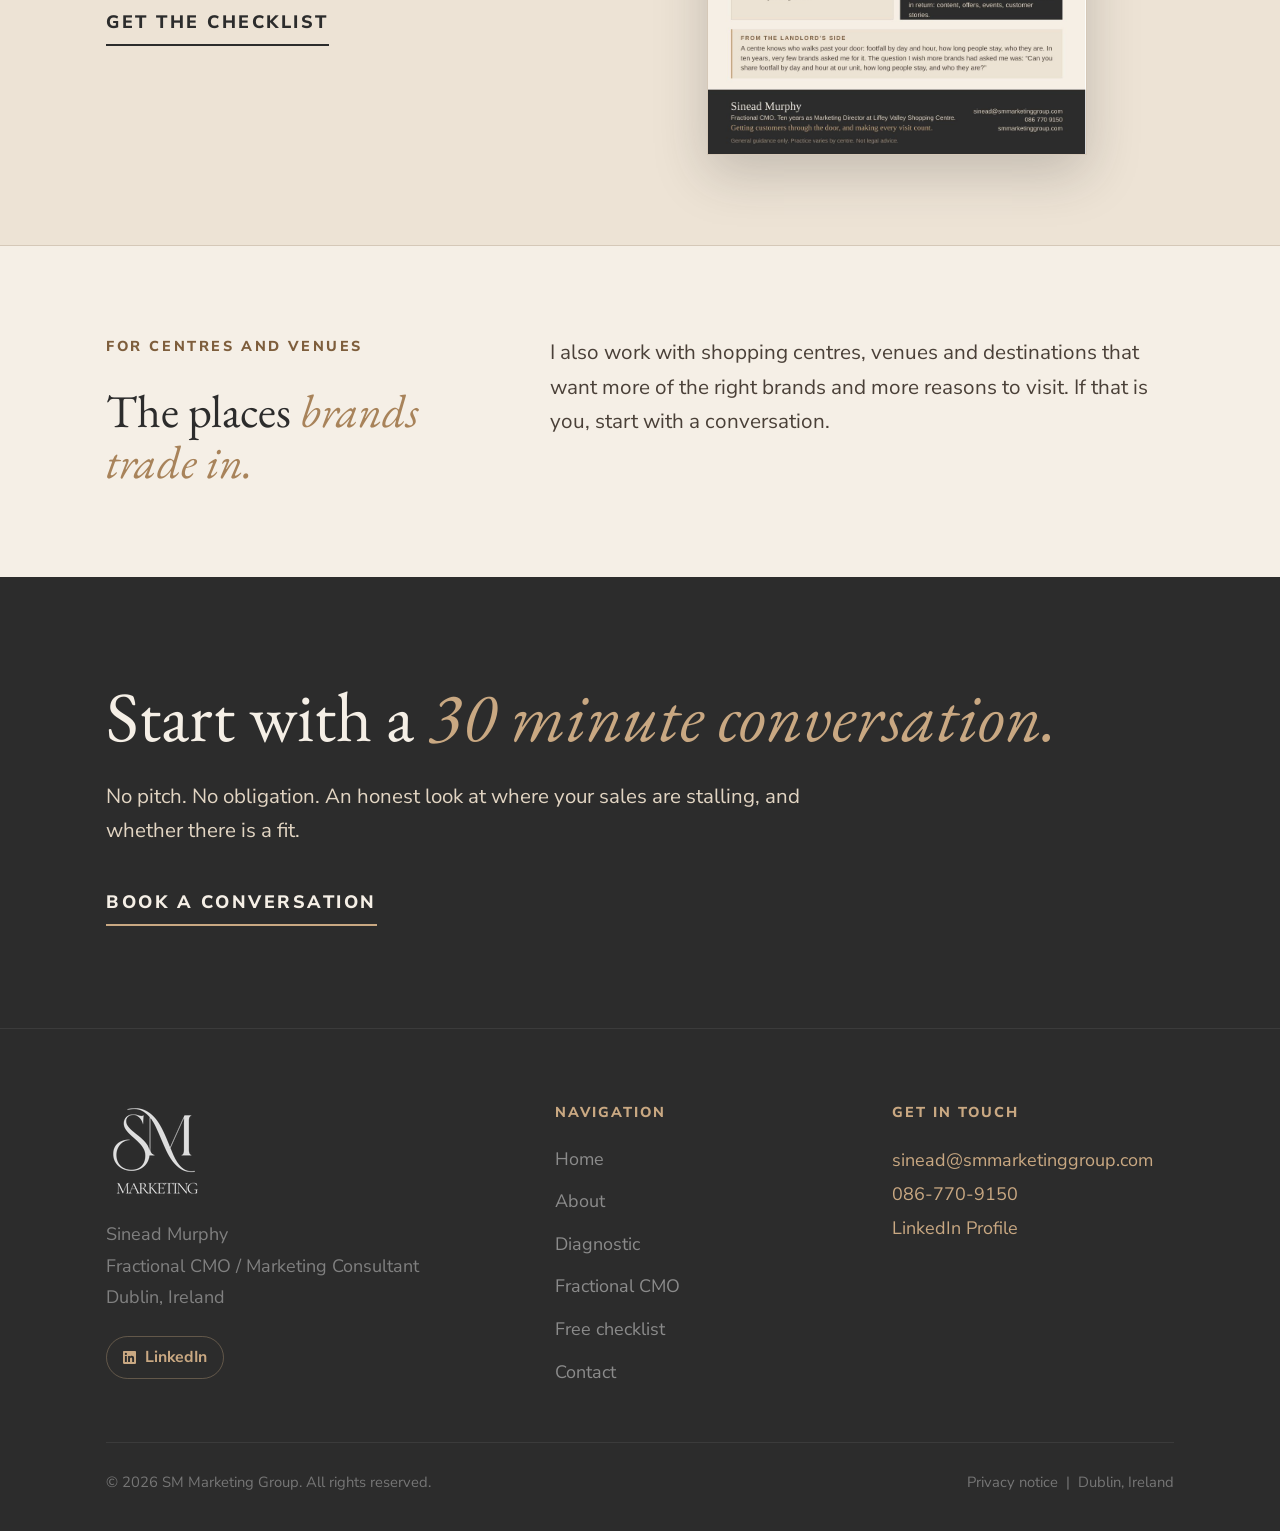
==== commit 77767919: "Home: rebuild body with stages, Diagnostic, who you deal with, checklist teaser; remove AI and emplo" ====
--- a/index.html
+++ b/index.html
@@ -10,7 +10,7 @@
   <link href="https://fonts.googleapis.com/css2?family=EB+Garamond:ital,wght@0,400;0,500;0,600;1,400;1,500&family=Nunito+Sans:wght@300;400;600;700;800&display=swap" rel="stylesheet"/>
   <link rel="stylesheet" href="style.css"/>
   <link rel="canonical" href="https://www.smmarketinggroup.com/"/>
-  <meta name="keywords" content="fractional CMO Dublin, fractional CMO Ireland, retail marketing consultant Ireland, footfall marketing, shopping centre marketing Ireland, brand strategy Ireland, retail brand launch Ireland, marketing consultant Dublin, senior marketing director Ireland, AI in marketing Ireland"/>
+  <meta name="keywords" content="fractional CMO Dublin, fractional CMO Ireland, retail marketing consultant Ireland, footfall marketing, shopping centre marketing Ireland, brand strategy Ireland, retail brand launch Ireland, marketing consultant Dublin, founder led brands Ireland"/>
   <meta name="author" content="Sinead Murphy"/>
   <meta name="geo.region" content="IE-D"/>
   <meta name="geo.placename" content="Dublin"/>
@@ -35,7 +35,7 @@
     "telephone": "+353-86-770-9150",
     "address": {"@type":"PostalAddress","addressLocality":"Dublin","addressCountry":"IE"},
     "sameAs": ["https://www.linkedin.com/in/sinead-murphy-6a113415"],
-    "knowsAbout": ["Fractional CMO","Marketing Strategy","Brand Repositioning","AI in Marketing","Digital Marketing","Retail Marketing","Aviation Marketing","Telecoms Marketing"]
+    "knowsAbout": ["Fractional CMO","Marketing diagnostics","Founder led brands","Shopping centre marketing","Retail marketing"]
   }
   </script>
   <script type="application/ld+json">
@@ -50,37 +50,41 @@
     "founder": {"@type":"Person","name":"Sinead Murphy"},
     "address": {"@type":"PostalAddress","addressLocality":"Dublin","addressCountry":"IE"},
     "areaServed": {"@type":"Country","name":"Ireland"},
-    "serviceType": ["Fractional CMO","Marketing Strategy","Brand Strategy","AI in Marketing","Digital Marketing Strategy","Website Development"],
+    "serviceType": ["Fractional CMO","Marketing Diagnostic"],
     "sameAs": ["https://www.linkedin.com/in/sinead-murphy-6a113415"]
   }
   </script>
   <script type="application/ld+json">
   {
-    "@context": "https://schema.org",
-    "@type": "FAQPage",
-    "mainEntity": [
-      {
-        "@type": "Question",
-        "name": "What is a Fractional CMO?",
-        "acceptedAnswer": {"@type":"Answer","text":"A Fractional CMO is a senior marketing executive who works with a business on a part-time or project basis, providing C-suite level marketing leadership without the full-time cost. They are embedded in the business, present at commercial reviews, and accountable for commercial outcomes."}
-      },
-      {
-        "@type": "Question",
-        "name": "What does a Fractional CMO cost in Ireland?",
-        "acceptedAnswer": {"@type":"Answer","text":"A Fractional CMO in Ireland is structured around defined days per week or month, scaled to what the business needs. This provides C-suite marketing leadership at a fraction of a full-time CMO salary of €150,000 to €250,000 plus benefits."}
-      },
-      {
-        "@type": "Question",
-        "name": "What sectors does Sinead Murphy work with?",
-        "acceptedAnswer": {"@type":"Answer","text":"Sinead Murphy works with brands moving into physical retail, and with the places people come to: shopping centres, store groups, venues, attractions and destinations. Her background spans retail, aviation and telecoms, and AI runs through the work as a differentiator rather than a separate service."}
-      },
-      {
-        "@type": "Question",
-        "name": "What is AI in Marketing?",
-        "acceptedAnswer": {"@type":"Answer","text":"AI in marketing means using AI to sharpen customer insight, test messaging before spend is committed, and measure what is actually converting. Sinead Murphy offers a structured two-week AI adoption audit that gives a straight answer on where AI would help a business and where it would not."}
+  "@context": "https://schema.org",
+  "@type": "FAQPage",
+  "mainEntity": [
+    {
+      "@type": "Question",
+      "name": "What is a fractional CMO?",
+      "acceptedAnswer": {
+        "@type": "Answer",
+        "text": "A fractional CMO is a senior marketing leader who works with a business part time, leading the marketing plan without the cost of a full time hire."
       }
-    ]
-  }
+    },
+    {
+      "@type": "Question",
+      "name": "How does working with Sinead Murphy start?",
+      "acceptedAnswer": {
+        "@type": "Answer",
+        "text": "Most clients start with a fixed fee Diagnostic that finds where sales are stalling, in the customers' own words, and ends with a 90 day action list. After that you can fix it yourselves or work with Sinead on a monthly basis."
+      }
+    },
+    {
+      "@type": "Question",
+      "name": "What kind of businesses does Sinead Murphy work with?",
+      "acceptedAnswer": {
+        "@type": "Answer",
+        "text": "Founder led brands in Ireland, mostly those that trade in person, such as shops, venues, clinics and stockists. She also works with shopping centres and venues."
+      }
+    }
+  ]
+}
   </script>
 </head>
 <body>
@@ -98,7 +102,7 @@
       <li><a href="/fractional-cmo.html">Fractional CMO</a></li>
       <li><a href="/shopping-centre-checklist.html">Free checklist</a></li>
       <li><a href="https://linkedin.com/in/sinead-murphy-6a113415" target="_blank" rel="noopener">LinkedIn</a></li>
-      <li><a href="#contact" class="nav-cta">Book a conversation</a></li>
+      <li><a href="/contact.html" class="nav-cta">Book a conversation</a></li>
     </ul>
     <button class="nav__hamburger" id="hamburger" aria-label="Open menu" aria-expanded="false">
       <span></span><span></span><span></span>
@@ -115,7 +119,7 @@
     <li><a href="/shopping-centre-checklist.html">Free checklist</a></li>
     <li><a href="https://linkedin.com/in/sinead-murphy-6a113415" target="_blank" rel="noopener">LinkedIn</a></li>
   </ul>
-  <a href="#contact" class="btn-primary">Book a conversation</a>
+  <a href="/contact.html" class="btn-primary">Book a conversation</a>
 </div>
 
 <main id="main-content">
@@ -127,7 +131,7 @@
       <h1 class="hero__headline">Getting more customers through the door, and <em>making every visit count.</em></h1>
       <p class="hero__body">I find where your sales are stalling, in your customers&#39; own words. Then you fix it yourselves, or I lead it. Ten years as Marketing Director at Liffey Valley Shopping Centre means I know how centres and venues decide who to back.</p>
       <div class="hero__actions">
-        <a href="#contact" class="btn-primary">Book a conversation</a>
+        <a href="/contact.html" class="btn-primary">Book a conversation</a>
         <a href="/about.html#career-record" class="btn-ghost">See my career record</a>
       </div>
     </div>
@@ -139,225 +143,57 @@
   </div>
 </section>
 
-<!-- CREDENTIAL STRIP -->
-<div class="cred-strip">
+<section class="ed-sec">
   <div class="container">
-    <div class="cred-strip__inner">
-      <div class="cred-item"><span class="cred-item__dot"></span>20+ Years Senior Marketing Leadership</div>
-      <div class="cred-item"><span class="cred-item__dot"></span>Hines European ESG Award Winner</div>
-      <div class="cred-item"><span class="cred-item__dot"></span>BREEAM Outstanding &mdash; Only Irish Retail Centre</div>
-      <div class="cred-item"><span class="cred-item__dot"></span>Aer Arann to Aer Lingus Regional Rebrand</div>
-      <div class="cred-item"><span class="cred-item__dot"></span>Retail &nbsp;|&nbsp; Destinations &nbsp;|&nbsp; Aviation &nbsp;|&nbsp; Telecoms</div>
-    </div>
-  </div>
-</div>
-
-<!-- POSITIONING -->
-<section class="positioning">
-  <div class="container">
-    <div class="positioning__inner reveal">
-      <div>
-        <span class="eyebrow">The work I do</span>
-        <div class="divider"></div>
-        <blockquote class="positioning__quote">Your brand has earned the right to be ambitious. The product is proven. The brand story has not been told yet. That is the work I do.</blockquote>
-      </div>
-      <div class="positioning__body">
-        <p>Senior marketing leadership for brands at an inflection point. From Liffey Valley Shopping Centre to Aer Lingus Regional to eMobile, the work has always been the same: build a brand people believe in, and deliver the commercial result to prove it.</p>
-        <p>Fractional CMO. Physical retail. AI where it earns its place. Strategy that gets executed.</p>
-        <a href="/about.html" class="btn-ghost-dark">More about Sinead</a>
-      </div>
-    </div>
-  </div>
-</section>
-
-<!-- SERVICES -->
-<section class="services">
-  <div class="container">
-    <div class="services__header reveal">
-      <span class="eyebrow">What I do</span>
-      <div class="divider"></div>
-      <h2 class="section-title">One job, said two ways.</h2>
-      <p>Not advisory. Not a deck and a debrief. Work that gets built and measured.</p>
-    </div>
-    <div class="services__grid">
-      <div class="svc-card reveal">
-        <div class="svc-card__icon">
-          <svg viewBox="0 0 24 24"><path d="M12 2C6.48 2 2 6.48 2 12s4.48 10 10 10 10-4.48 10-10S17.52 2 12 2zm-2 15l-5-5 1.41-1.41L10 14.17l7.59-7.59L19 8l-9 9z"/></svg>
-        </div>
-        <h3>Fractional CMO</h3>
-        <p>Part of your leadership team. Present at commercial reviews. Accountable for agreed commercial KPIs from day one: footfall, spend per visit, sales. Scaled to what the business needs.</p>
-      </div>
-      <div class="svc-card reveal">
-        <div class="svc-card__icon">
-          <svg viewBox="0 0 24 24"><path d="M12 2L2 7l10 5 10-5-10-5zM2 17l10 5 10-5M2 12l10 5 10-5"/></svg>
-        </div>
-        <h3>Getting in</h3>
-        <p>For brands moving into stores, concessions, pop-ups or department stores. I spent a decade on the other side of that table, deciding which brands got space and what happened to them once they were in. Positioning, launch planning, trade and landlord communications.</p>
-      </div>
-      <div class="svc-card reveal">
-        <div class="svc-card__icon">
-          <svg viewBox="0 0 24 24"><path d="M19 3H5c-1.1 0-2 .9-2 2v14c0 1.1.9 2 2 2h14c1.1 0 2-.9 2-2V5c0-1.1-.9-2-2-2zm-7 3c1.93 0 3.5 1.57 3.5 3.5S13.93 13 12 13s-3.5-1.57-3.5-3.5S10.07 6 12 6zm7 13H5v-.23c0-.62.28-1.2.76-1.58C7.47 15.82 9.64 15 12 15s4.53.82 6.24 2.19c.48.38.76.97.76 1.58V19z"/></svg>
-        </div>
-        <h3>Getting people in</h3>
-        <p>For centres, store groups, venues and destinations that need more of the right people coming through the door. Repositioning, retail mix, placemaking and events, customer insight, and a campaign plan measured on the commercial number.</p>
-      </div>
-    </div>
-  </div>
-</section>
-
-<!-- AI IN MARKETING -->
-<section class="ai-section">
-  <div class="container">
-    <div class="ai-section__inner reveal">
-      <div>
-        <span class="eyebrow">AI in marketing</span>
-        <div class="divider"></div>
-        <h2 class="section-title section-title--light">AI in marketing, the honest version.</h2>
-        <p class="ai-section__lede">I have spent the last year studying how AI actually changes marketing, not selling software. Here it earns its place on the data: knowing the customer before a space opens, testing what brings people in before the spend is committed, and measuring what actually converts.</p>
-        <a href="/fractional-cmo.html" class="btn-primary">See how it works</a>
-      </div>
-      <div class="ai-cards">
-        <div class="ai-card">
-          <div class="ai-card__tag">Team upskilling</div>
-          <h4>AI adoption for marketing teams</h4>
-          <p>Structured programmes that build real AI capability inside your marketing function, so your team becomes faster and sharper without adding headcount.</p>
-        </div>
-        <div class="ai-card">
-          <div class="ai-card__tag">Audit</div>
-          <h4>AI Adoption Wedge Audit</h4>
-          <p>A focused entry-point audit that identifies where AI will have the highest commercial impact in your marketing operation. Specific, prioritised, and ready to act on.</p>
-        </div>
-        <div class="ai-card">
-          <div class="ai-card__tag">Strategy</div>
-          <h4>AI woven into marketing strategy</h4>
-          <p>Content, customer experience, campaign planning, measurement. The strongest marketing strategies now build AI in from the start, not bolt it on after.</p>
-        </div>
-      </div>
-    </div>
-  </div>
-</section>
-
-<!-- HOW I WORK -->
-<section class="how">
-  <div class="container">
-    <div class="how__header reveal">
-      <span class="eyebrow">How I work</span>
-      <div class="divider"></div>
-      <h2 class="section-title">Embedded. Accountable. An Owner.</h2>
-    </div>
-    <div class="how__grid">
-      <div class="pillar reveal">
-        <div class="pillar__n">01</div>
-        <h3>Embedded</h3>
-        <p>Part of your leadership team. Present at commercial reviews. Available between sessions. Not a voice on the end of a phone.</p>
-      </div>
-      <div class="pillar reveal">
-        <div class="pillar__n">02</div>
-        <h3>Accountable</h3>
-        <p>Measured by agreed commercial KPIs from day one. Trade account growth, brand awareness, share of voice. Not hours billed.</p>
-      </div>
-      <div class="pillar reveal">
-        <div class="pillar__n">03</div>
-        <h3>Flexible</h3>
-        <p>Defined days per week or month, structured around what the business needs. Scales with the commercial agenda.</p>
-      </div>
-      <div class="pillar reveal">
-        <div class="pillar__n">04</div>
-        <h3>An owner</h3>
-        <p>Someone who steps in as if it is their own business on the line. Invested in the outcome, not just the process. When the strategy is not working, you will hear it straight.</p>
-      </div>
-    </div>
-  </div>
-</section>
-
-<!-- RESULTS -->
-<section class="results">
-  <div class="container">
-    <div class="results__header reveal">
-      <span class="eyebrow">Proven results</span>
-      <div class="divider"></div>
-      <h2 class="section-title section-title--light">Real commercial outcomes from 20+ years of senior marketing leadership.</h2>
-    </div>
-    <div class="results__grid">
-      <div class="result-item reveal">
-        <div class="result-item__stat">20%</div>
-        <div class="result-item__label">More footfall</div>
-        <div class="result-item__source">Turned a retail centre into a destination people choose</div>
-      </div>
-      <div class="result-item reveal">
-        <div class="result-item__stat">10M+</div>
-        <div class="result-item__label">Visitors a year</div>
-        <div class="result-item__source">Repositioned one of Dublin's leading out-of-town retail destinations to 10M+ annual visitors</div>
-      </div>
-      <div class="result-item reveal">
-        <div class="result-item__stat">62&#8594;71%</div>
-        <div class="result-item__label">Premium customer profile</div>
-        <div class="result-item__source">Attracted a higher-spending audience without losing existing footfall</div>
-      </div>
-      <div class="result-item reveal">
-        <div class="result-item__stat">87&#8594;98m</div>
-        <div class="result-item__label">Longer in-store</div>
-        <div class="result-item__source">Longer visits that directly grew retailer revenue</div>
-      </div>
-      <div class="result-item reveal">
-        <div class="result-item__stat">+11%</div>
-        <div class="result-item__label">Above target</div>
-        <div class="result-item__source">Outperformed when the national market grew by only 6.4%</div>
-      </div>
-      <div class="result-item reveal">
-        <div class="result-item__stat">1.4M</div>
-        <div class="result-item__label">Passengers</div>
-        <div class="result-item__source">Led one of the most significant airline rebrands in Irish history</div>
-      </div>
-      <div class="result-item reveal">
-        <div class="result-item__stat">35,190</div>
-        <div class="result-item__label">Sq ft, Ireland&#39;s first concept Zara</div>
-        <div class="result-item__source">Secured for Liffey Valley, alongside Penneys, Calvin Klein and Rituals</div>
-      </div>
-      <div class="result-item reveal">
-        <div class="result-item__stat">250+</div>
-        <div class="result-item__label">Retail outlets</div>
-        <div class="result-item__source">eMobile taken from zero into five of its own stores and national distribution</div>
-      </div>
-      <div class="result-item reveal">
-        <div class="result-item__stat">&euro;88&#8594;&euro;119</div>
-        <div class="result-item__label">Average spend per visit</div>
-        <div class="result-item__source">Every visit worth more to the retailers on site</div>
-      </div>
-    </div>
-    <div class="results__foot reveal" style="justify-content:center;">
-      <a href="/about.html#career-record" class="results__link">Career record</a>
-    </div>
-  </div>
-</section>
-
-<!-- CONTACT FORM -->
-<section class="contact-cta" id="contact">
-  <div class="container">
-    <div class="contact-cta__inner reveal">
-      <div>
-        <span class="eyebrow">Get in touch</span>
-        <div class="divider"></div>
-        <h2>Start with a <em>30-minute strategy conversation.</em></h2>
-        <p class="contact-cta__sub">No pitch. No obligation. A short, direct conversation about where your brand is, where it should be, and whether there is a fit.</p>
-      </div>
-      <form class="contact-form" action="https://formspree.io/f/xljebern" method="POST">
-        <input type="text"  name="name"      placeholder="Your name"    required/>
-        <input type="text"  name="company"   placeholder="Company"      required/>
-        <input type="email" name="_replyto"   placeholder="Email address" required/>
-          <input type="hidden" name="_subject" value="New enquiry from SM Marketing website"/>
-          <input type="hidden" name="_next" value="https://www.smmarketinggroup.com/#contact"/>
-        <textarea           name="challenge"  placeholder="One sentence on your marketing challenge"></textarea>
-        <button type="submit" class="btn-primary" style="align-self:flex-start;border:none;cursor:pointer;">Send message</button>
-        <p class="contact-form__note">30 minutes &nbsp;|&nbsp; No charge &nbsp;|&nbsp; No obligation</p>
-      </form>
-    </div>
-  </div>
-</section>
-
+    <div class="reveal" style="margin-bottom:1.5rem"><span class="ed-label">Where sales stall</span><h2 class="ed-big">Sales stall in one of <em>three places.</em></h2><p class="ed-lede" style="margin-top:1.2rem;max-width:34em">Most founders spend on the first. In my experience the leak is more often the second. I find out which before you spend another euro.</p></div>
+    <div class="ed-tier reveal" style="padding:2rem 0"><div><span class="num">01</span><h3>Seen</h3></div><div><p class="ed-lede"><strong>Do the right buyers know you exist?</strong> I look at where your last 20 customers came from, how you show up in search and in AI answers, and who refers you.</p></div></div>
+<div class="ed-tier reveal" style="padding:2rem 0"><div><span class="num">02</span><h3>Sure</h3></div><div><p class="ed-lede"><strong>Do they believe enough to decide?</strong> I look at your message, your proof, your pricing and what nearly stopped your last ten buyers.</p></div></div>
+<div class="ed-tier reveal" style="padding:2rem 0"><div><span class="num">03</span><h3>Sold</h3></div><div><p class="ed-lede"><strong>Does your process let them buy?</strong> I look at how fast you reply, how you follow up, and whether you can see which source wins.</p></div></div>
+
+  </div>
+</section>
+<section class="ed-sec ed-sec--tint">
+  <div class="container ed-grid reveal">
+    <div><span class="ed-label">How we start</span><h2>The <em>Diagnostic.</em></h2></div>
+    <div>
+      <p class="ed-lede">A fixed fee, short piece of work. I talk to your customers, read your numbers, and tell you in writing where your sales are stalling and what to fix first. Then you can fix it yourselves, or I can lead it.</p>
+      <a href="/diagnostic.html" class="ed-link">See how the Diagnostic works</a>
+    </div>
+  </div>
+</section>
+<section class="ed-sec">
+  <div class="container reveal">
+    <span class="ed-label">Who you deal with</span>
+    <p class="ed-big">You deal with me, <em>not a team.</em></p>
+    <p class="ed-lede" style="margin-top:1.8rem;max-width:36em">I spent ten years as Marketing Director at Liffey Valley Shopping Centre, and twenty years in marketing across retail, aviation and telecoms. I started SM Marketing Group in 2026 to give founder led brands senior marketing leadership without a full time hire. I live and work in South County Dublin and meet clients in person.</p>
+    <a href="/about.html" class="ed-link">About me and my career record</a>
+  </div>
+</section>
+<section class="ed-sec ed-sec--tint">
+  <div class="container ck-hero reveal">
+    <div>
+      <span class="ed-label">Free for brands in shopping centres</span>
+      <h2 class="ed-big">The question very few brands ask <em>their shopping centre.</em></h2>
+      <p class="ed-lede" style="margin-top:1.5rem;max-width:32em">A free one page checklist: seven things to ask your centre for, from ten years on the landlord&#39;s side.</p>
+      <a href="/shopping-centre-checklist.html" class="ed-link">Get the checklist</a>
+    </div>
+    <div class="ck-preview" style="position:static;max-width:380px"><img src="/images/checklist-preview.jpg" alt="The one page checklist: seven things to ask your shopping centre for" width="827" height="1170" loading="lazy"/></div>
+  </div>
+</section>
+<section class="ed-sec">
+  <div class="container ed-grid reveal">
+    <div><span class="ed-label">For centres and venues</span><h2>The places <em>brands trade in.</em></h2></div>
+    <div><p class="ed-lede">I also work with shopping centres, venues and destinations that want more of the right brands and more reasons to visit. If that is you, start with a conversation.</p></div>
+  </div>
+</section>
+<section class="ed-cta">
+  <div class="container reveal">
+    <h2>Start with a <em>30 minute conversation.</em></h2>
+    <p>No pitch. No obligation. An honest look at where your sales are stalling, and whether there is a fit.</p>
+    <a href="/contact.html" class="ed-link">Book a conversation</a>
+  </div>
+</section>
 </main>
-
-<!-- FOOTER -->
 
 <footer class="footer">
   <div class="container">
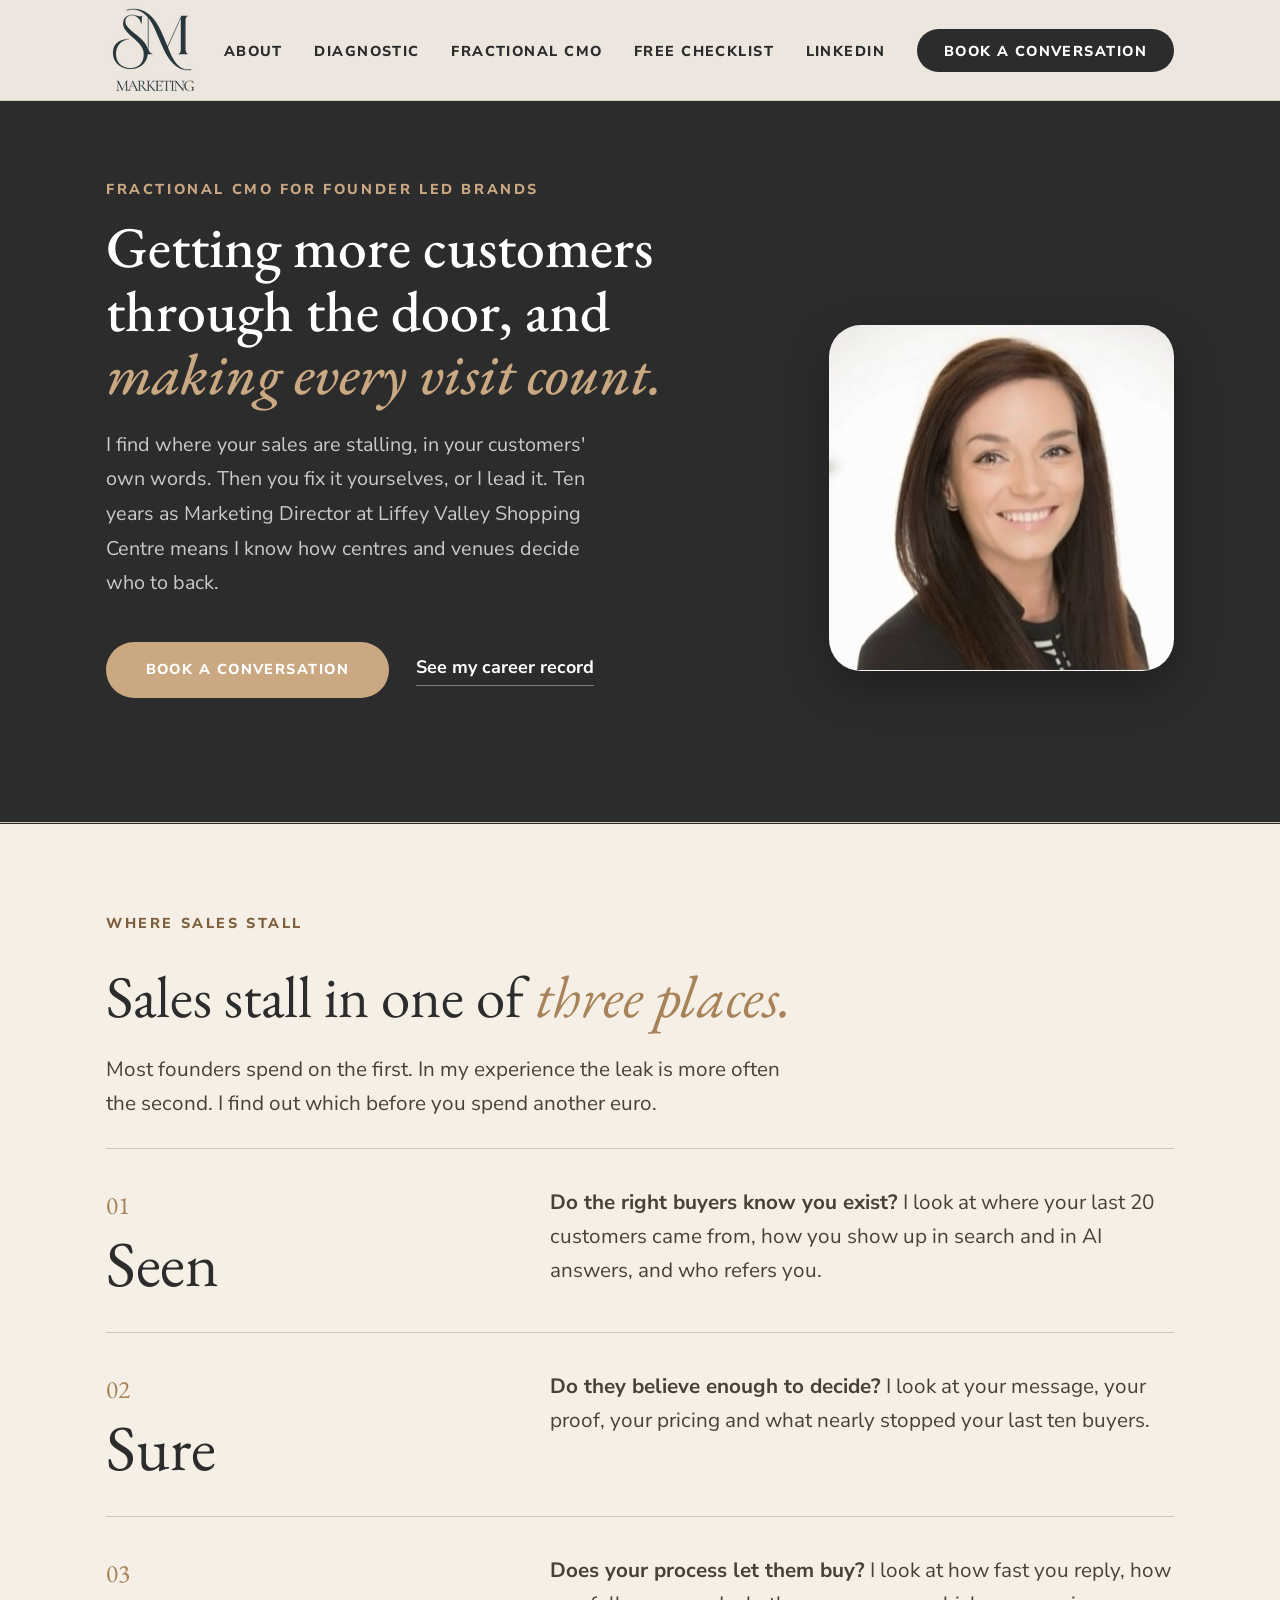
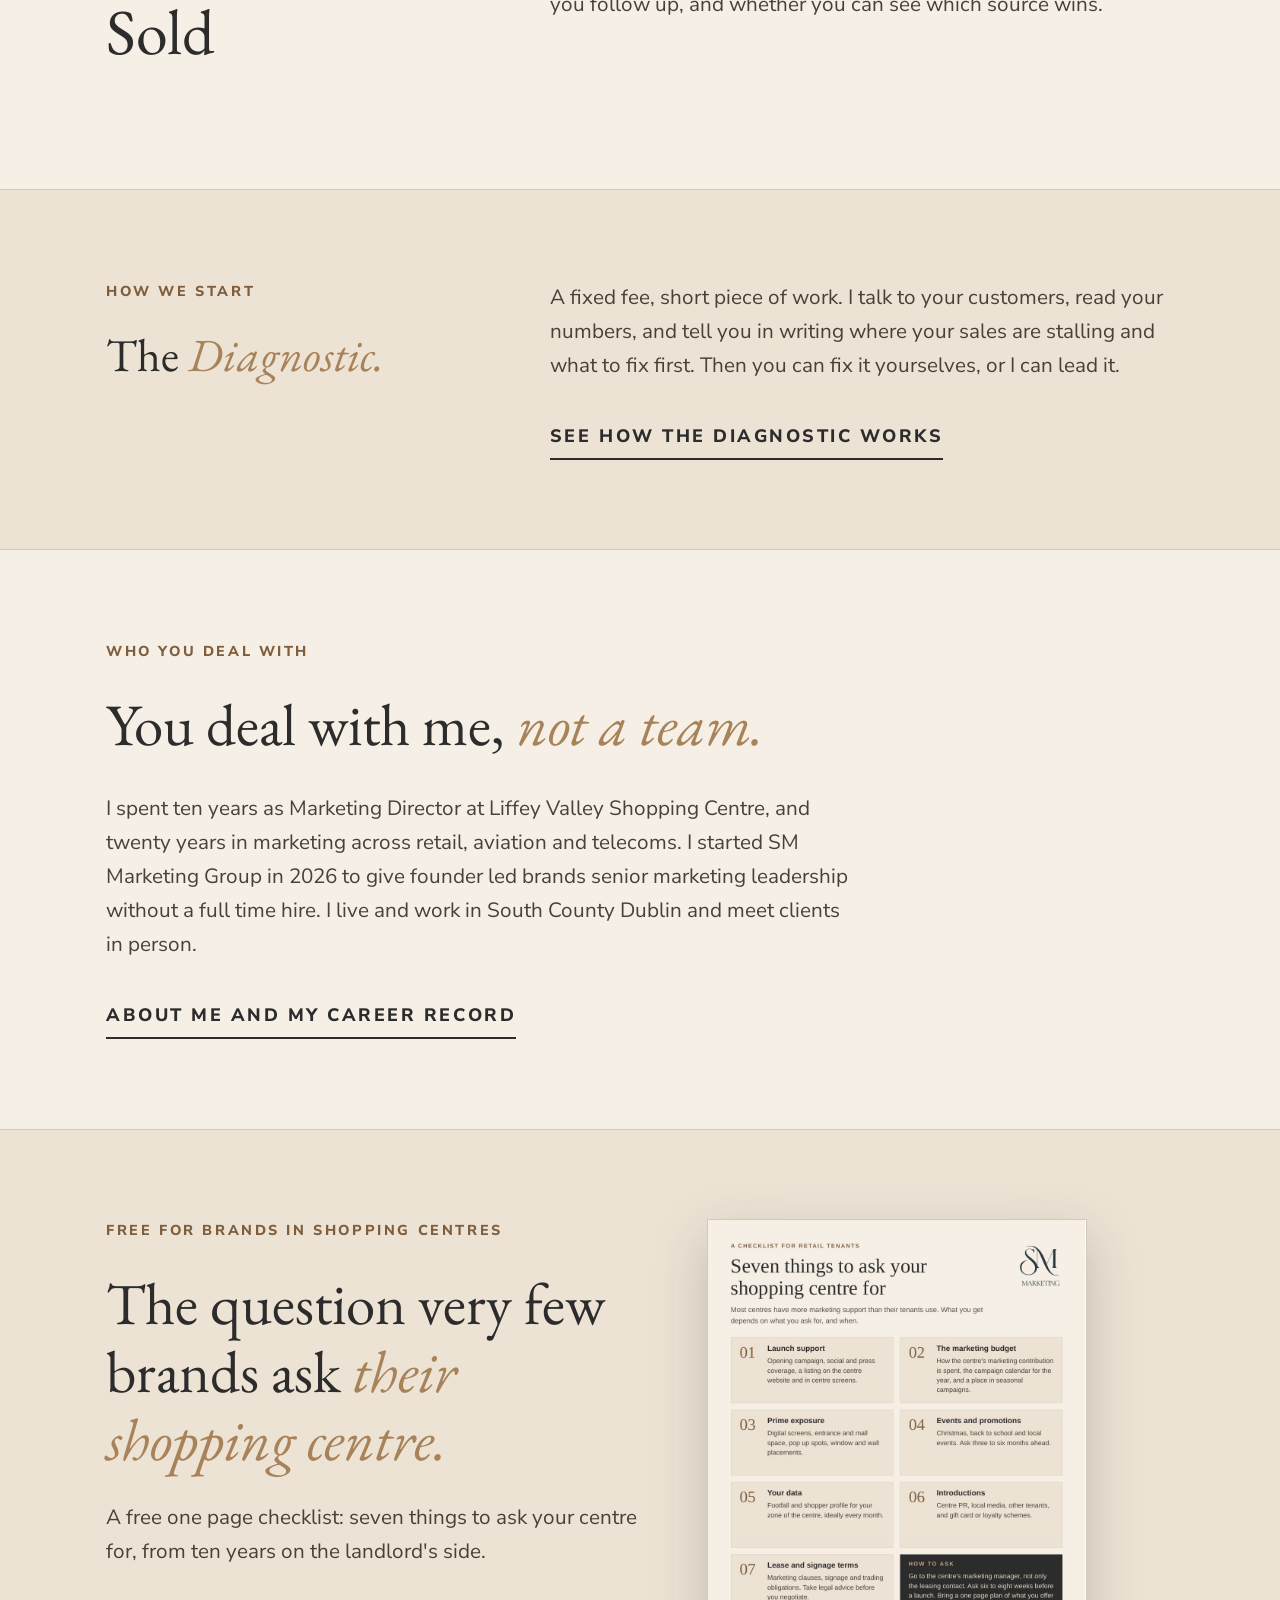
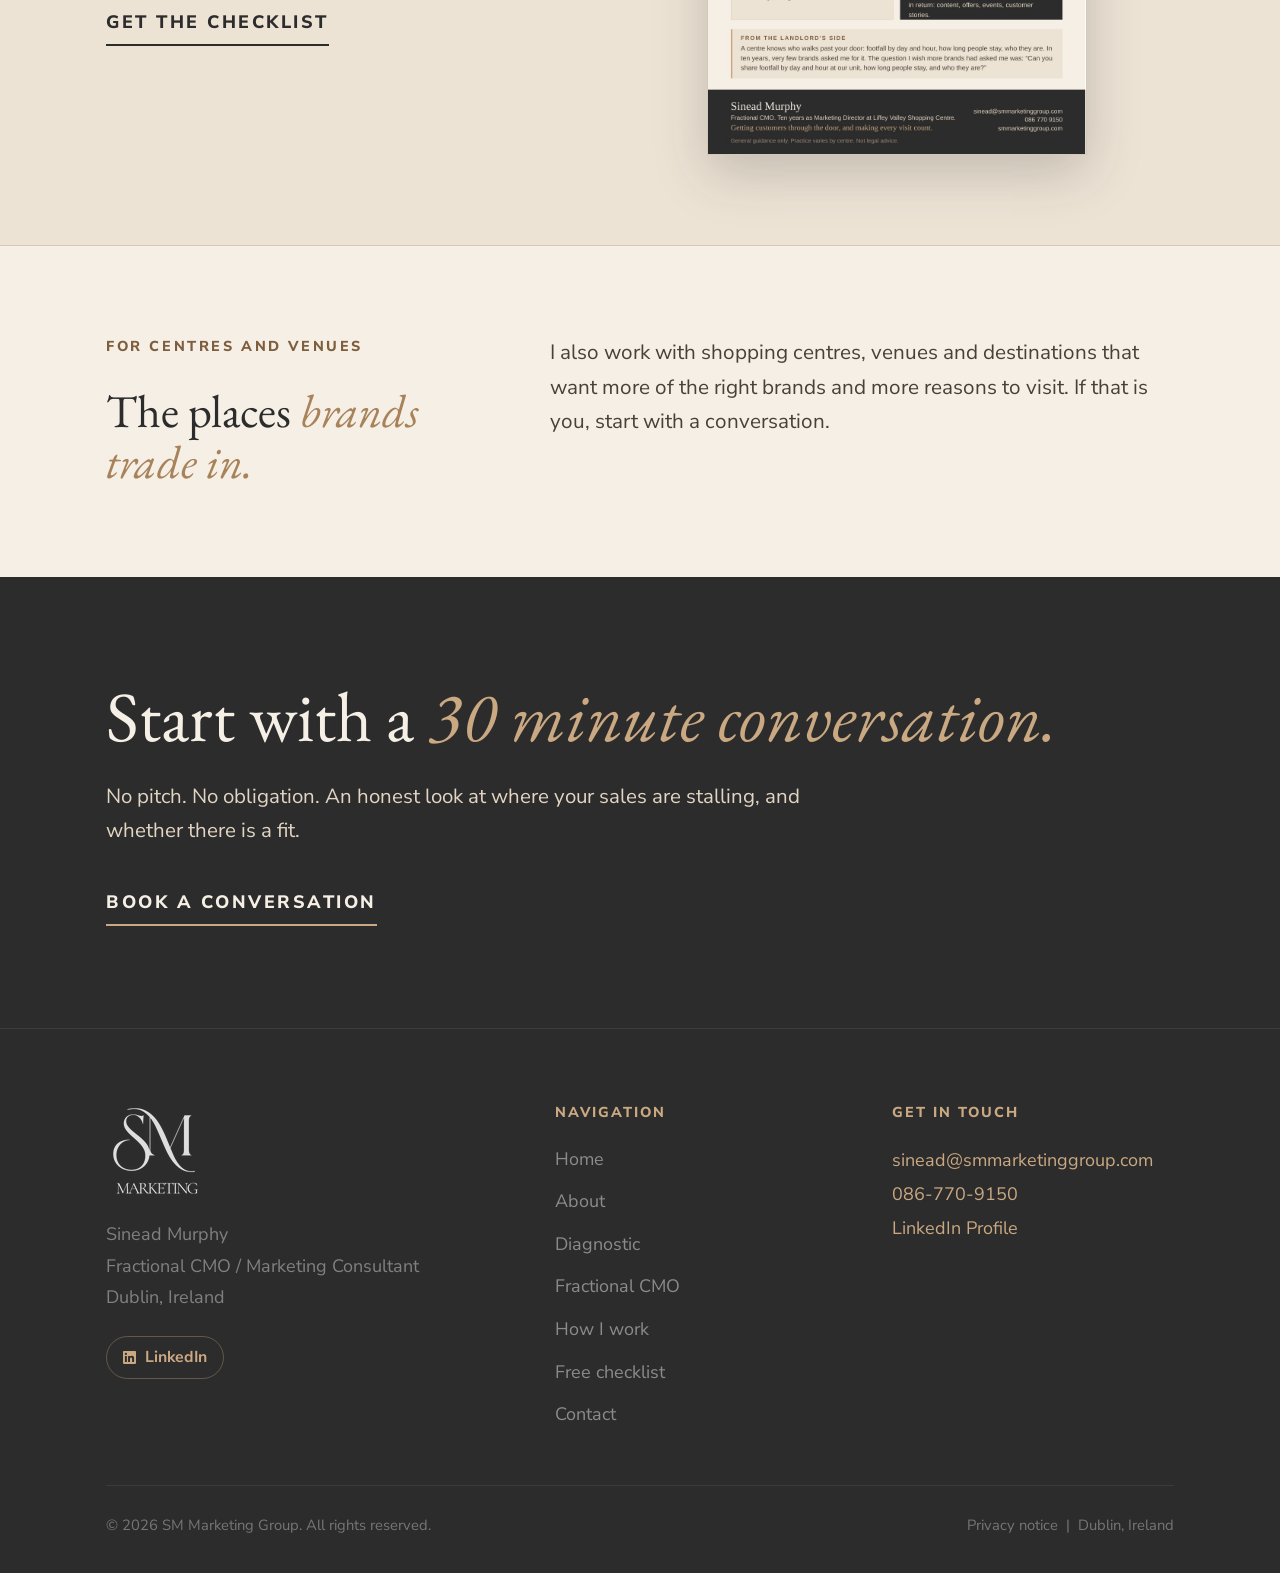
==== commit 4ac8109e: "How I work page: AI team, Unit Check (coming soon), Sophie; footer link, contact interest options, s" ====
--- a/index.html
+++ b/index.html
@@ -213,6 +213,7 @@
           <li><a href="/about.html">About</a></li>
           <li><a href="/diagnostic.html">Diagnostic</a></li>
           <li><a href="/fractional-cmo.html">Fractional CMO</a></li>
+          <li><a href="/how-i-work.html">How I work</a></li>
           <li><a href="/shopping-centre-checklist.html">Free checklist</a></li>
           <li><a href="/contact.html">Contact</a></li>
         </ul>
--- a/style.css
+++ b/style.css
@@ -821,3 +821,7 @@
 .ck-hero .contact-form input,.ck-hero .contact-form select{background:#fff;color:#2C2C2C;border:1px solid var(--border)}
 .ck-hero .contact-form input::placeholder{color:#7A6A5A;opacity:1}
 .ck-hero .contact-form-wrap{padding:2rem}
+
+.contact-form input,.contact-form select,.contact-form textarea{background:#fff;color:#2C2C2C;border:1px solid var(--border);font-size:1rem}
+.contact-form input::placeholder,.contact-form textarea::placeholder{color:#7A6A5A;opacity:1}
+@media (max-width:600px){.contact-form-wrap{padding:1.25rem !important}.contact-form select{font-size:.95rem}}
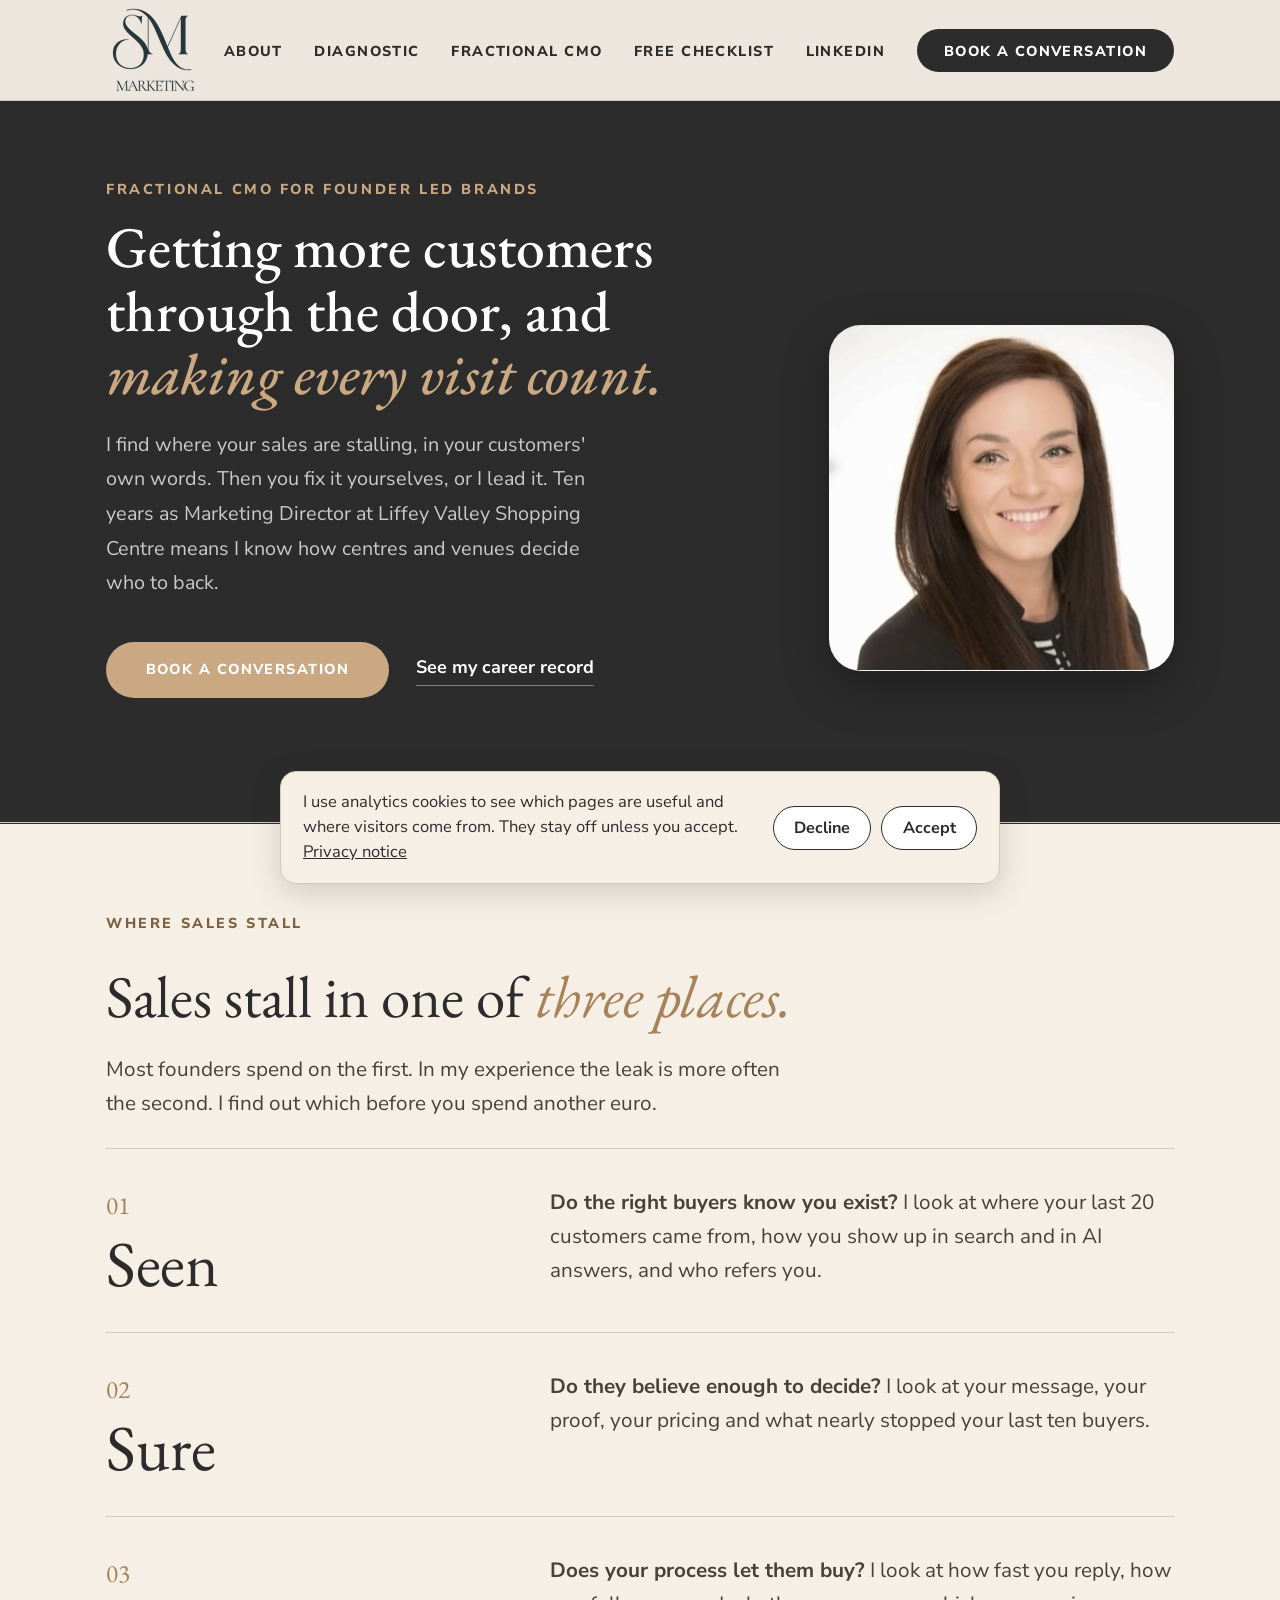
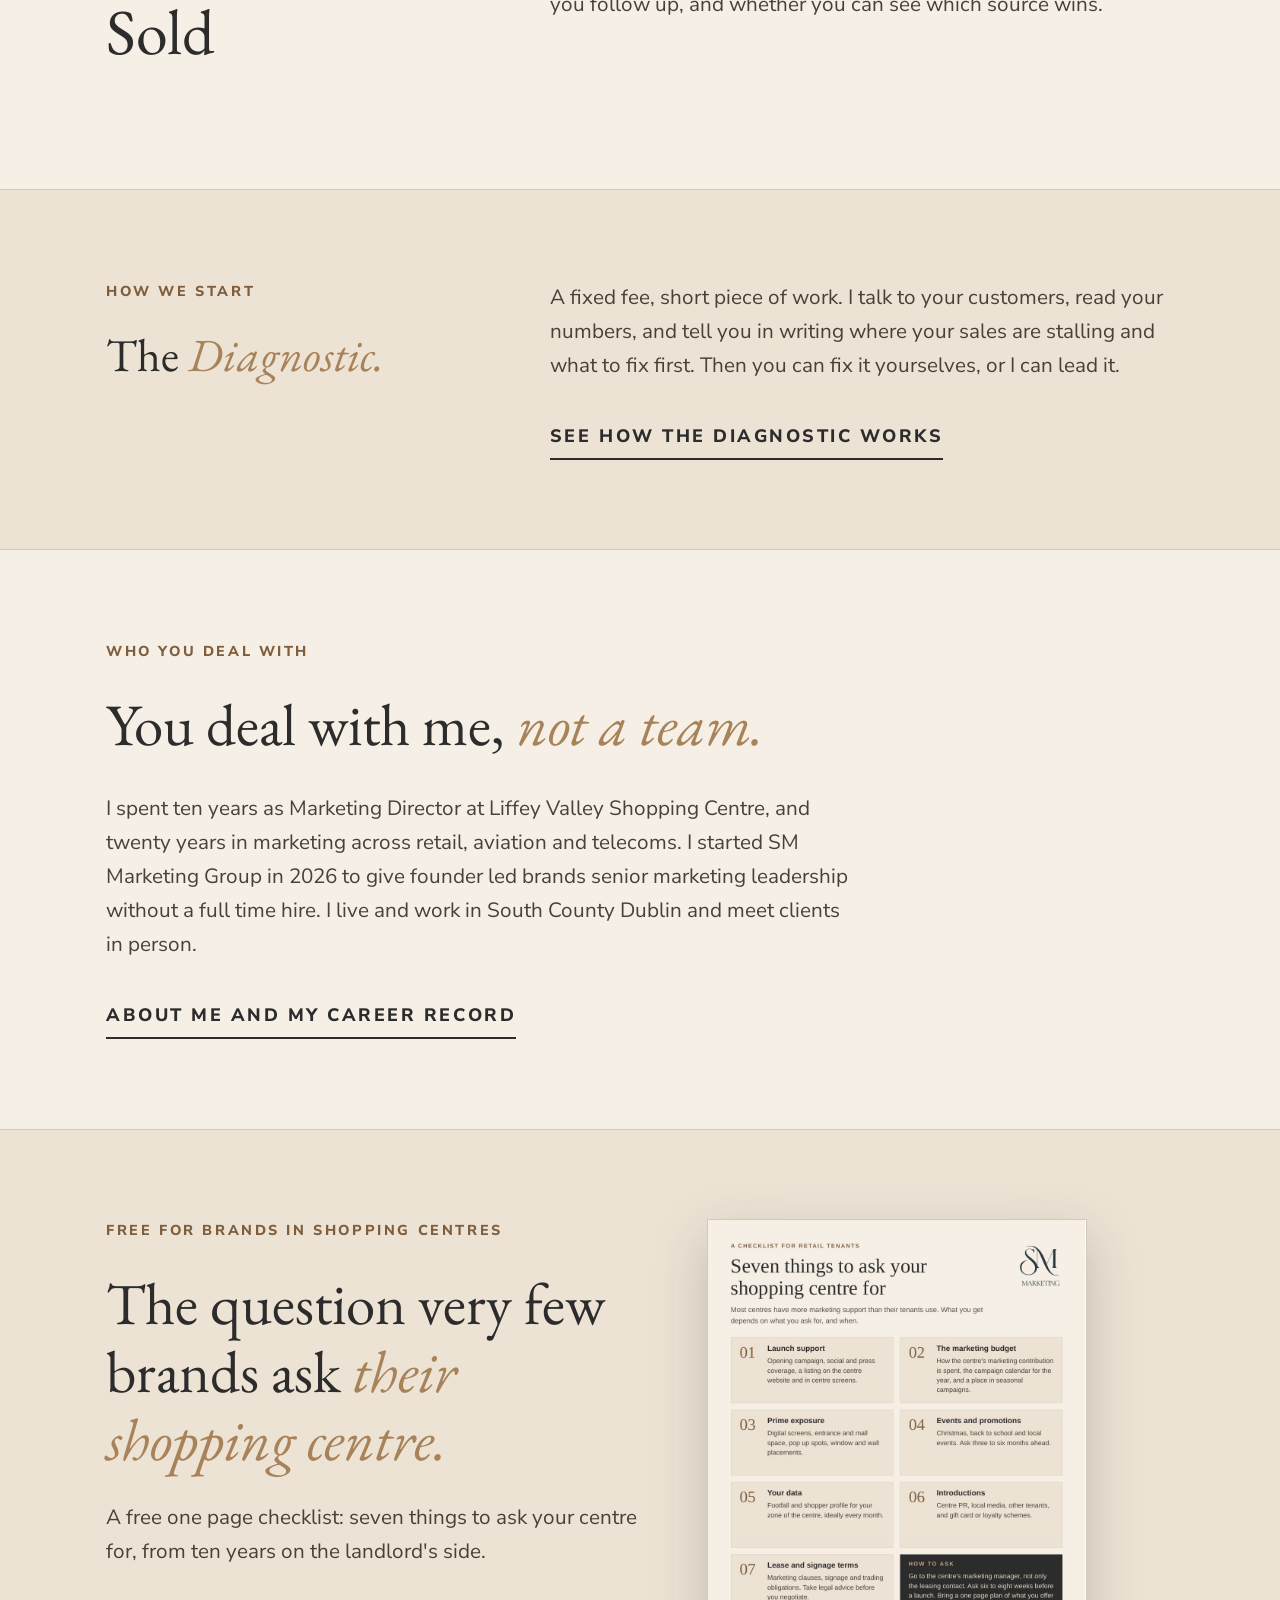
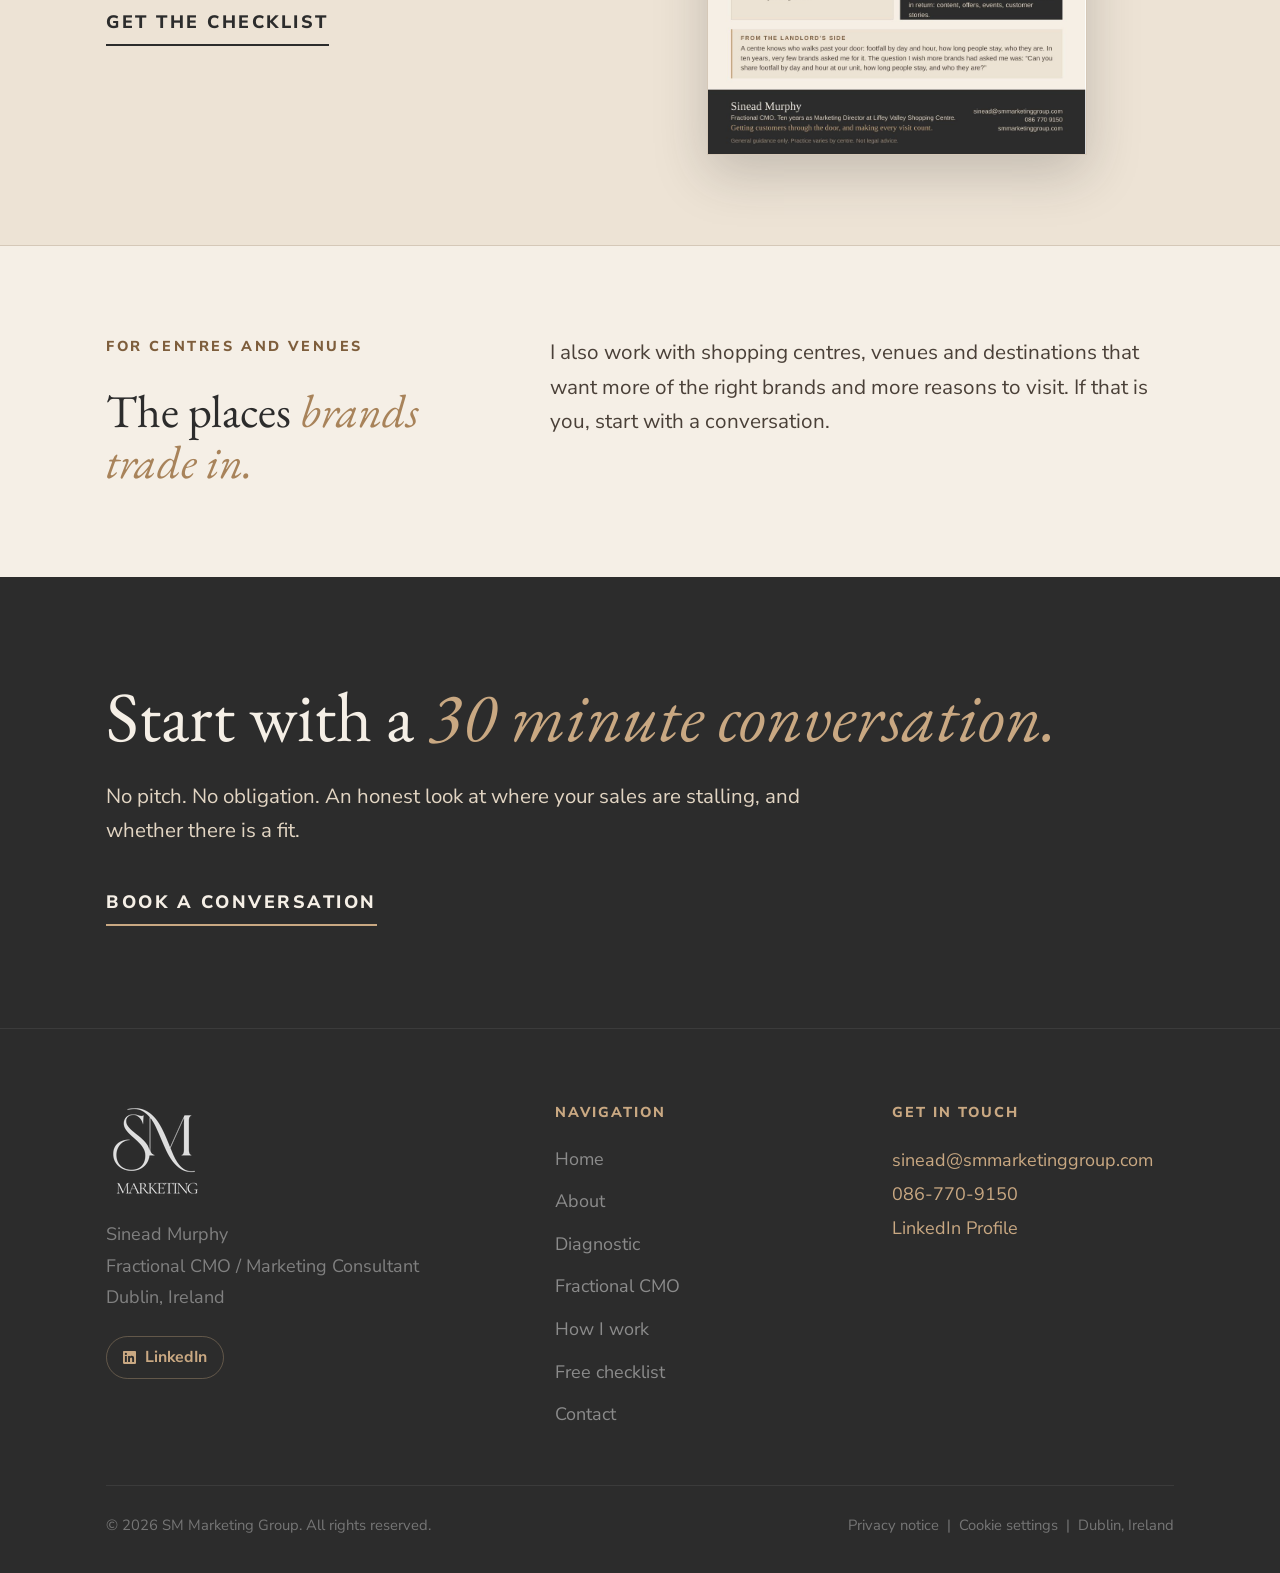
==== commit 79c5d8f5: "Add Google Analytics with consent banner Load the Google tag container only after a consent default " ====
--- a/index.html
+++ b/index.html
@@ -1,14 +1,23 @@
 <!DOCTYPE html>
-<html lang="en">
+<html lang="en-IE">
 <head>
   <meta charset="UTF-8"/>
   <meta name="viewport" content="width=device-width, initial-scale=1.0"/>
-  <title>Fractional CMO for Founder Led Brands | Sinead Murphy | Dublin</title>
+  <title>Fractional CMO Ireland | Founder Led Brands | Sinead Murphy</title>
   <meta name="description" content="Fractional CMO in Dublin for founder led brands. I find where your sales are stalling, in your customers&#39; own words, then fix it with you or lead it."/>
   <link rel="preconnect" href="https://fonts.googleapis.com"/>
   <link rel="preconnect" href="https://fonts.gstatic.com" crossorigin/>
   <link href="https://fonts.googleapis.com/css2?family=EB+Garamond:ital,wght@0,400;0,500;0,600;1,400;1,500&family=Nunito+Sans:wght@300;400;600;700;800&display=swap" rel="stylesheet"/>
   <link rel="stylesheet" href="style.css"/>
+  <link rel="icon" href="/favicon.ico" sizes="32x32"/>
+  <link rel="icon" type="image/png" href="/favicon-32.png"/>
+  <link rel="apple-touch-icon" href="/apple-touch-icon.png"/>
+  <meta name="theme-color" content="#F5EFE6"/>
+  <meta property="og:image" content="https://www.smmarketinggroup.com/images/og-card.png"/>
+  <meta property="og:image:width" content="1200"/>
+  <meta property="og:image:height" content="630"/>
+  <meta property="og:image:alt" content="SM Marketing Group. Fractional CMO for founder led brands."/>
+  <meta name="twitter:image" content="https://www.smmarketinggroup.com/images/og-card.png"/>
   <link rel="canonical" href="https://www.smmarketinggroup.com/"/>
   <meta name="keywords" content="fractional CMO Dublin, fractional CMO Ireland, retail marketing consultant Ireland, footfall marketing, shopping centre marketing Ireland, brand strategy Ireland, retail brand launch Ireland, marketing consultant Dublin, founder led brands Ireland"/>
   <meta name="author" content="Sinead Murphy"/>
@@ -16,12 +25,12 @@
   <meta name="geo.placename" content="Dublin"/>
   <meta property="og:type" content="website"/>
   <meta property="og:url" content="https://www.smmarketinggroup.com/"/>
-  <meta property="og:title" content="Fractional CMO for Founder Led Brands | Sinead Murphy"/>
+  <meta property="og:title" content="Fractional CMO Ireland | Founder Led Brands | Sinead Murphy"/>
   <meta property="og:description" content="Getting more customers through the door, and making every visit count. Fractional CMO for founder led brands in Ireland."/>
   <meta property="og:site_name" content="SM Marketing Group"/>
   <meta property="og:locale" content="en_IE"/>
-  <meta name="twitter:card" content="summary"/>
-  <meta name="twitter:title" content="Fractional CMO for Founder Led Brands | Sinead Murphy"/>
+  <meta name="twitter:card" content="summary_large_image"/>
+  <meta name="twitter:title" content="Fractional CMO Ireland | Founder Led Brands | Sinead Murphy"/>
   <meta name="twitter:description" content="Getting more customers through the door, and making every visit count. Fractional CMO for founder led brands in Ireland."/>
   <script type="application/ld+json">
   {
@@ -42,7 +51,10 @@
   {
     "@context": "https://schema.org",
     "@type": "ProfessionalService",
+    "@id": "https://www.smmarketinggroup.com/#business",
     "name": "SM Marketing Group",
+    "logo": "https://www.smmarketinggroup.com/images/sm-logo-nav.png",
+    "image": "https://www.smmarketinggroup.com/images/og-card.png",
     "description": "Fractional CMO for founder led brands in Ireland. Diagnoses where sales are stalling, then fixes it with the founder or leads it.",
     "url": "https://www.smmarketinggroup.com",
     "email": "sinead@smmarketinggroup.com",
@@ -54,38 +66,7 @@
     "sameAs": ["https://www.linkedin.com/in/sinead-murphy-6a113415"]
   }
   </script>
-  <script type="application/ld+json">
-  {
-  "@context": "https://schema.org",
-  "@type": "FAQPage",
-  "mainEntity": [
-    {
-      "@type": "Question",
-      "name": "What is a fractional CMO?",
-      "acceptedAnswer": {
-        "@type": "Answer",
-        "text": "A fractional CMO is a senior marketing leader who works with a business part time, leading the marketing plan without the cost of a full time hire."
-      }
-    },
-    {
-      "@type": "Question",
-      "name": "How does working with Sinead Murphy start?",
-      "acceptedAnswer": {
-        "@type": "Answer",
-        "text": "Most clients start with a fixed fee Diagnostic that finds where sales are stalling, in the customers' own words, and ends with a 90 day action list. After that you can fix it yourselves or work with Sinead on a monthly basis."
-      }
-    },
-    {
-      "@type": "Question",
-      "name": "What kind of businesses does Sinead Murphy work with?",
-      "acceptedAnswer": {
-        "@type": "Answer",
-        "text": "Founder led brands in Ireland, mostly those that trade in person, such as shops, venues, clinics and stockists. She also works with shopping centres and venues."
-      }
-    }
-  ]
-}
-  </script>
+  <script src="/analytics.js" defer></script>
 </head>
 <body>
 <a href="#main-content" class="skip-link">Skip to main content</a>
@@ -94,7 +75,7 @@
 <nav class="nav">
   <div class="container nav__inner">
     <a href="/" class="nav__logo" aria-label="SM Marketing home">
-      <img src="[data-uri]" alt="SM Marketing"/>
+      <img src="/images/sm-logo-nav.png" alt="SM Marketing Group logo" width="95" height="96"/>
     </a>
     <ul class="nav__links">
       <li><a href="/about.html">About</a></li>
@@ -137,7 +118,7 @@
     </div>
     <div class="hero__photo-wrap reveal">
       <div class="hero__photo-frame">
-        <img src="[data-uri]" alt="Sinead Murphy, Fractional CMO" class="hero__photo"/>
+        <img src="/images/sinead-murphy.jpg" alt="Sinead Murphy, Fractional CMO" class="hero__photo" width="690" height="692"/>
       </div>
     </div>
   </div>
@@ -199,7 +180,7 @@
   <div class="container">
     <div class="footer__inner">
       <div>
-        <div class="footer__logo"><img src="[data-uri]" alt="SM Marketing"/></div>
+        <div class="footer__logo"><img src="/images/sm-logo-footer.png" alt="SM Marketing Group logo" width="99" height="100" loading="lazy"/></div>
         <p class="footer__tagline">Sinead Murphy<br>Fractional CMO / Marketing Consultant<br>Dublin, Ireland</p>
         <a href="https://linkedin.com/in/sinead-murphy-6a113415" target="_blank" rel="noopener" class="footer__linkedin">
           <svg viewBox="0 0 24 24"><path d="M20.447 20.452h-3.554v-5.569c0-1.328-.027-3.037-1.852-3.037-1.853 0-2.136 1.445-2.136 2.939v5.667H9.351V9h3.414v1.561h.046c.477-.9 1.637-1.85 3.37-1.85 3.601 0 4.267 2.37 4.267 5.455v6.286zM5.337 7.433a2.062 2.062 0 0 1-2.063-2.065 2.064 2.064 0 1 1 2.063 2.065zm1.782 13.019H3.555V9h3.564v11.452zM22.225 0H1.771C.792 0 0 .774 0 1.729v20.542C0 23.227.792 24 1.771 24h20.451C23.2 24 24 23.227 24 22.271V1.729C24 .774 23.2 0 22.222 0h.003z"/></svg>
@@ -229,7 +210,7 @@
     </div>
     <div class="footer__bottom">
       <p>&copy; 2026 SM Marketing Group. All rights reserved.</p>
-      <p><a href="/privacy.html">Privacy notice</a> &nbsp;|&nbsp; Dublin, Ireland</p>
+      <p><a href="/privacy.html">Privacy notice</a> &nbsp;|&nbsp; <a href="#" data-cookie-settings>Cookie settings</a> &nbsp;|&nbsp; Dublin, Ireland</p>
     </div>
   </div>
 </footer>
--- a/style.css
+++ b/style.css
@@ -825,3 +825,45 @@
 .contact-form input,.contact-form select,.contact-form textarea{background:#fff;color:#2C2C2C;border:1px solid var(--border);font-size:1rem}
 .contact-form input::placeholder,.contact-form textarea::placeholder{color:#7A6A5A;opacity:1}
 @media (max-width:600px){.contact-form-wrap{padding:1.25rem !important}.contact-form select{font-size:.95rem}}
+
+.ed-faq { padding: 1.4rem 0; border-top: 1px solid var(--border); max-width: 46rem; }
+.ed-faq:last-child { border-bottom: 1px solid var(--border); }
+.ed-faq h3 { font-family: var(--serif); font-weight: 500; font-size: var(--t-h2); color: var(--charcoal); margin-bottom: .5rem; }
+.ed-faq p { font-size: var(--t-body); line-height: 1.7; color: #4A4038; }
+
+/* Cookie consent banner */
+.cookie-banner {
+  position: fixed;
+  left: 16px;
+  right: 16px;
+  bottom: 16px;
+  z-index: 1000;
+  max-width: 720px;
+  margin: 0 auto;
+  display: flex;
+  flex-wrap: wrap;
+  align-items: center;
+  gap: 14px 20px;
+  padding: 18px 22px;
+  background: var(--ivory);
+  color: var(--charcoal);
+  border: 1px solid var(--border);
+  border-radius: var(--r-md);
+  box-shadow: 0 8px 30px rgba(44,44,44,0.18);
+  font-family: var(--sans);
+}
+.cookie-banner__text { flex: 1 1 320px; margin: 0; font-size: 0.92rem; line-height: 1.5; }
+.cookie-banner__text a { color: var(--charcoal); text-decoration: underline; }
+.cookie-banner__actions { display: flex; gap: 10px; }
+.cookie-banner__btn {
+  min-width: 96px;
+  padding: 10px 20px;
+  font: 700 0.9rem var(--sans);
+  color: var(--charcoal);
+  background: var(--white);
+  border: 1.5px solid var(--charcoal);
+  border-radius: var(--r-pill);
+  cursor: pointer;
+}
+.cookie-banner__btn:hover { background: var(--charcoal); color: var(--ivory); }
+.cookie-banner__btn:focus-visible { outline: 3px solid var(--rose); outline-offset: 2px; }
